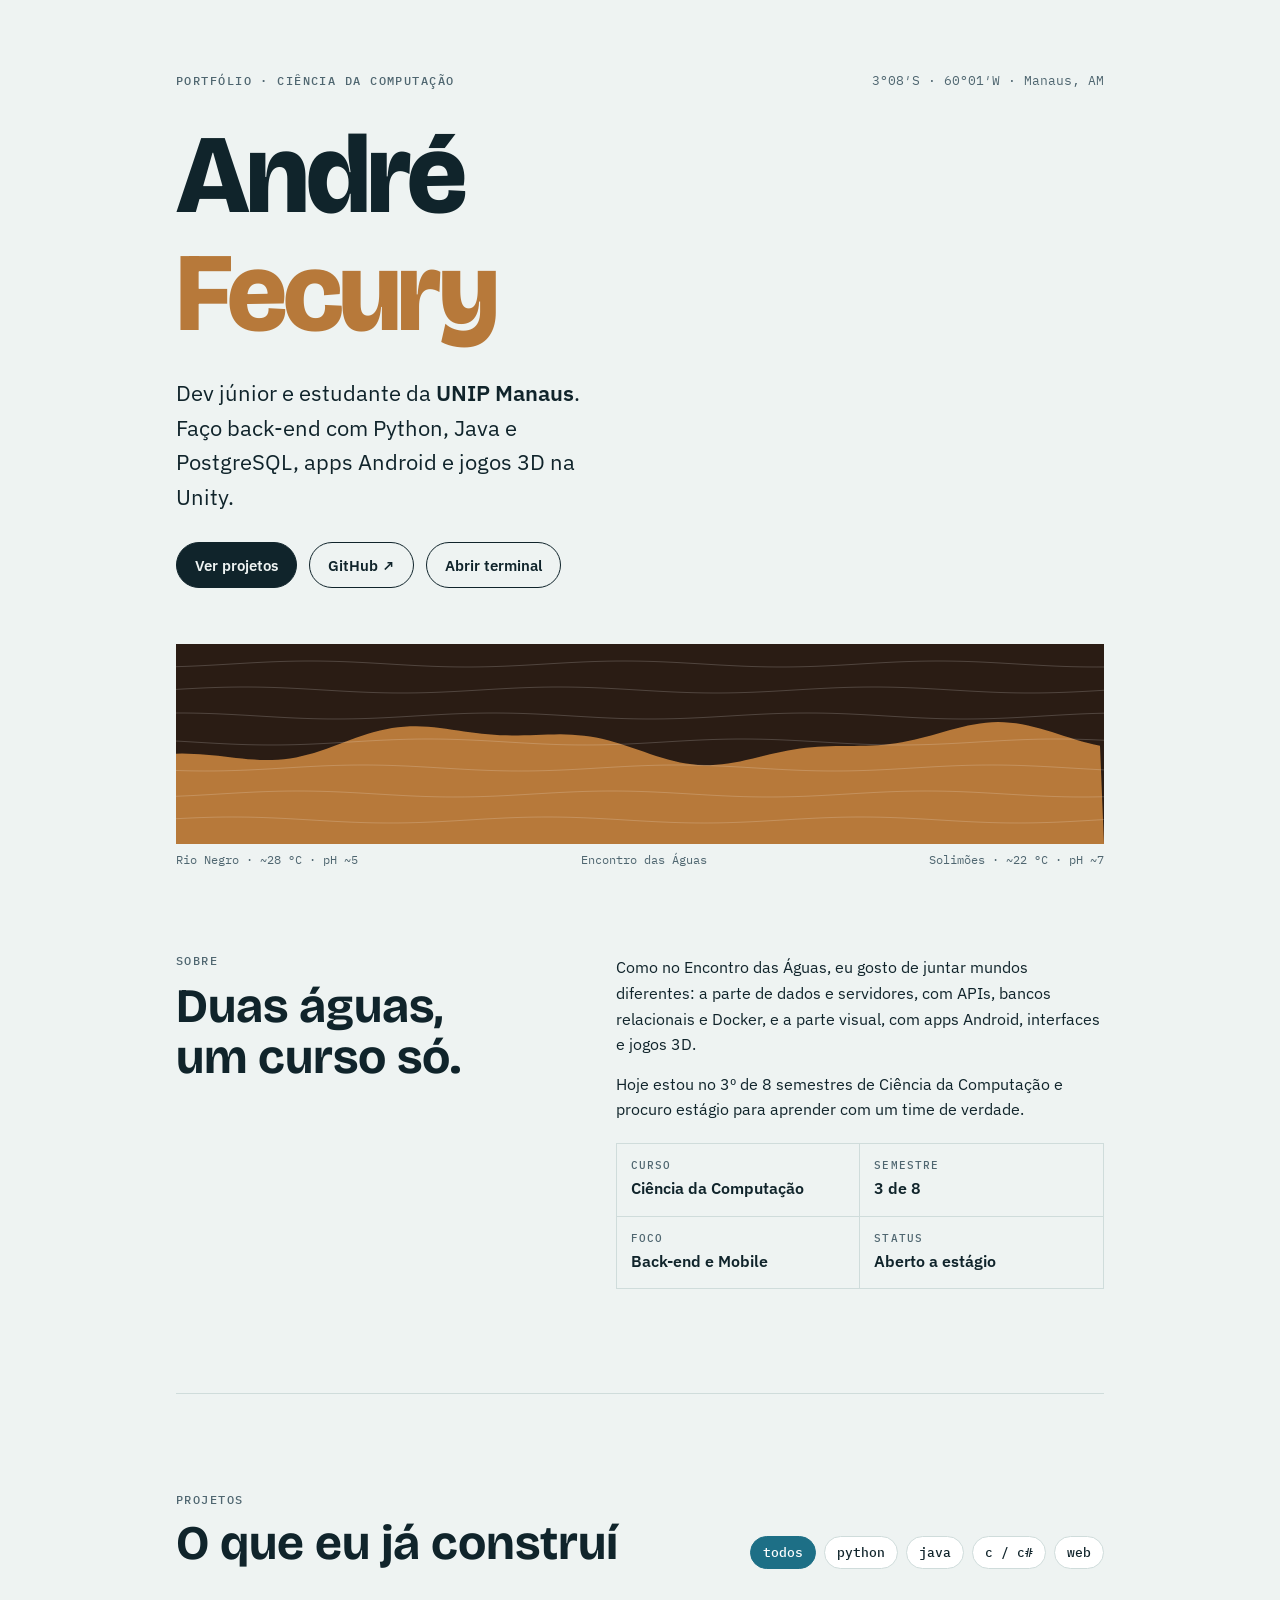
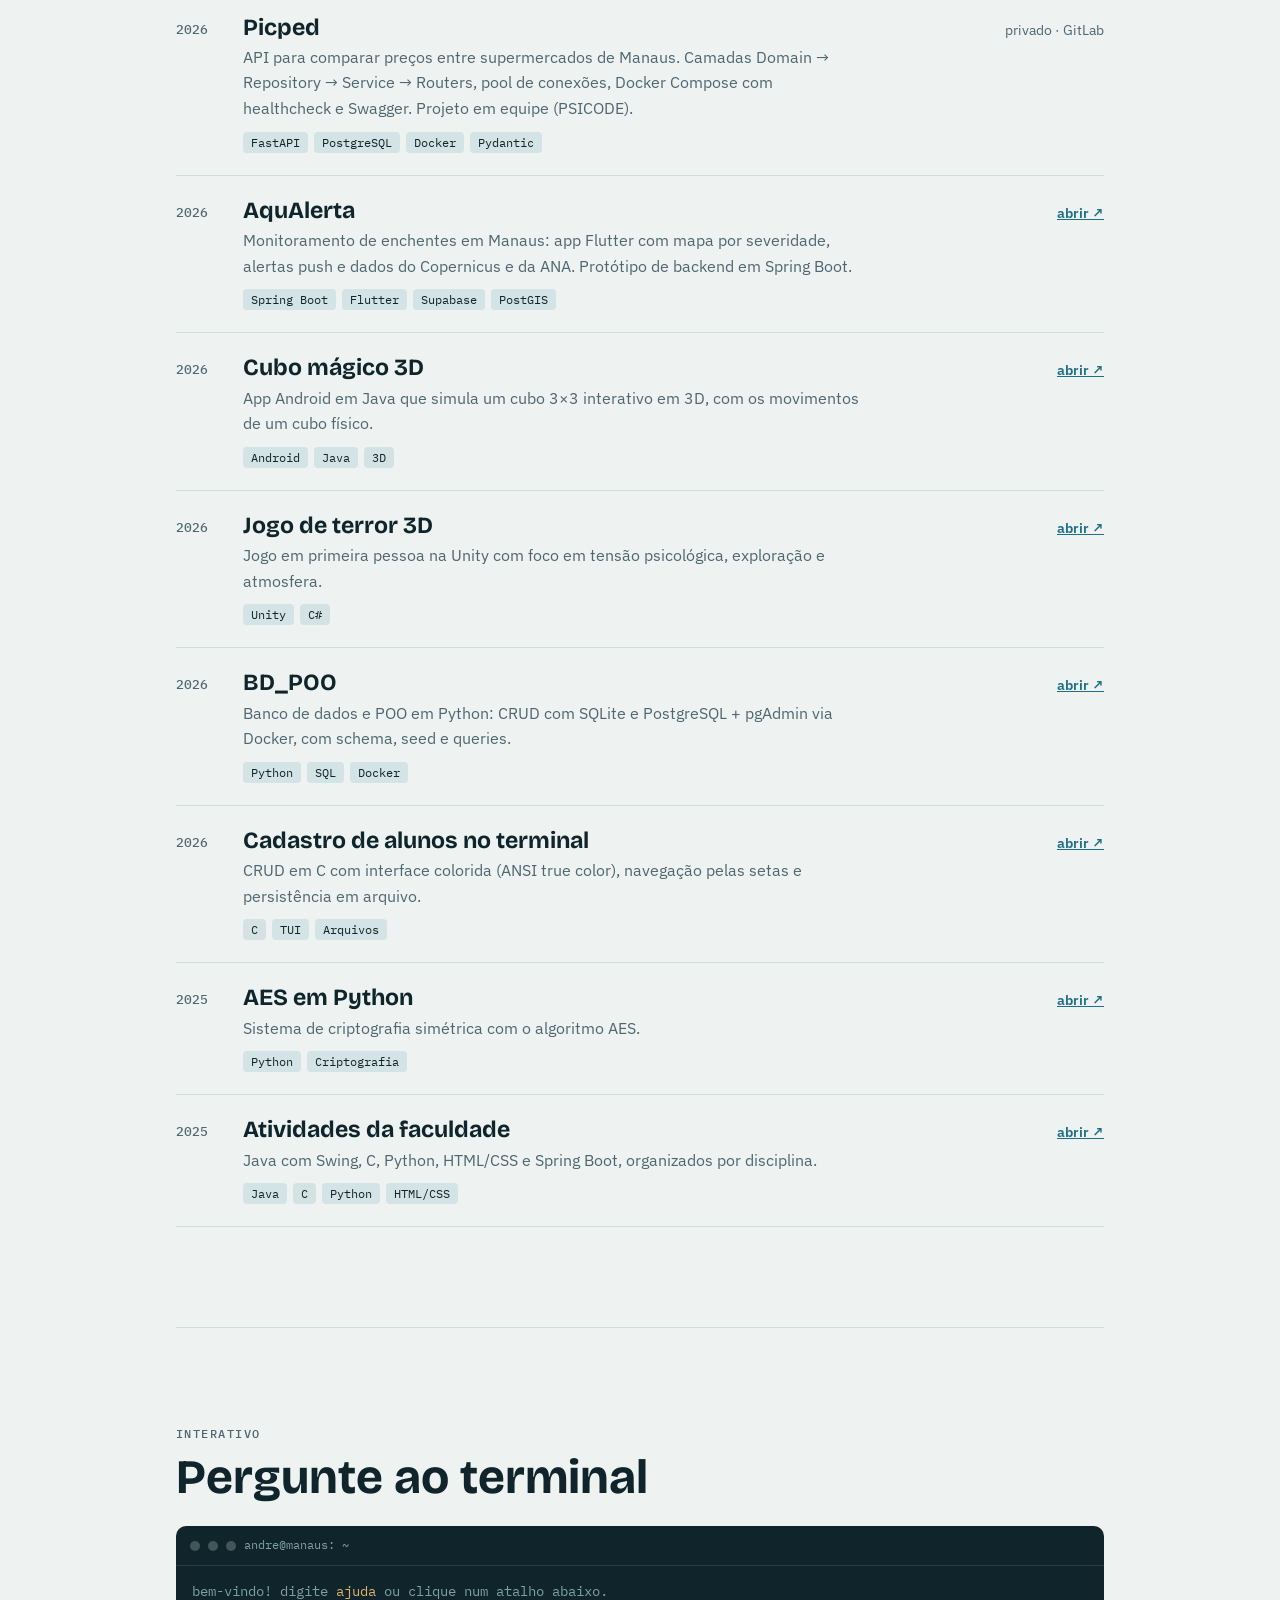
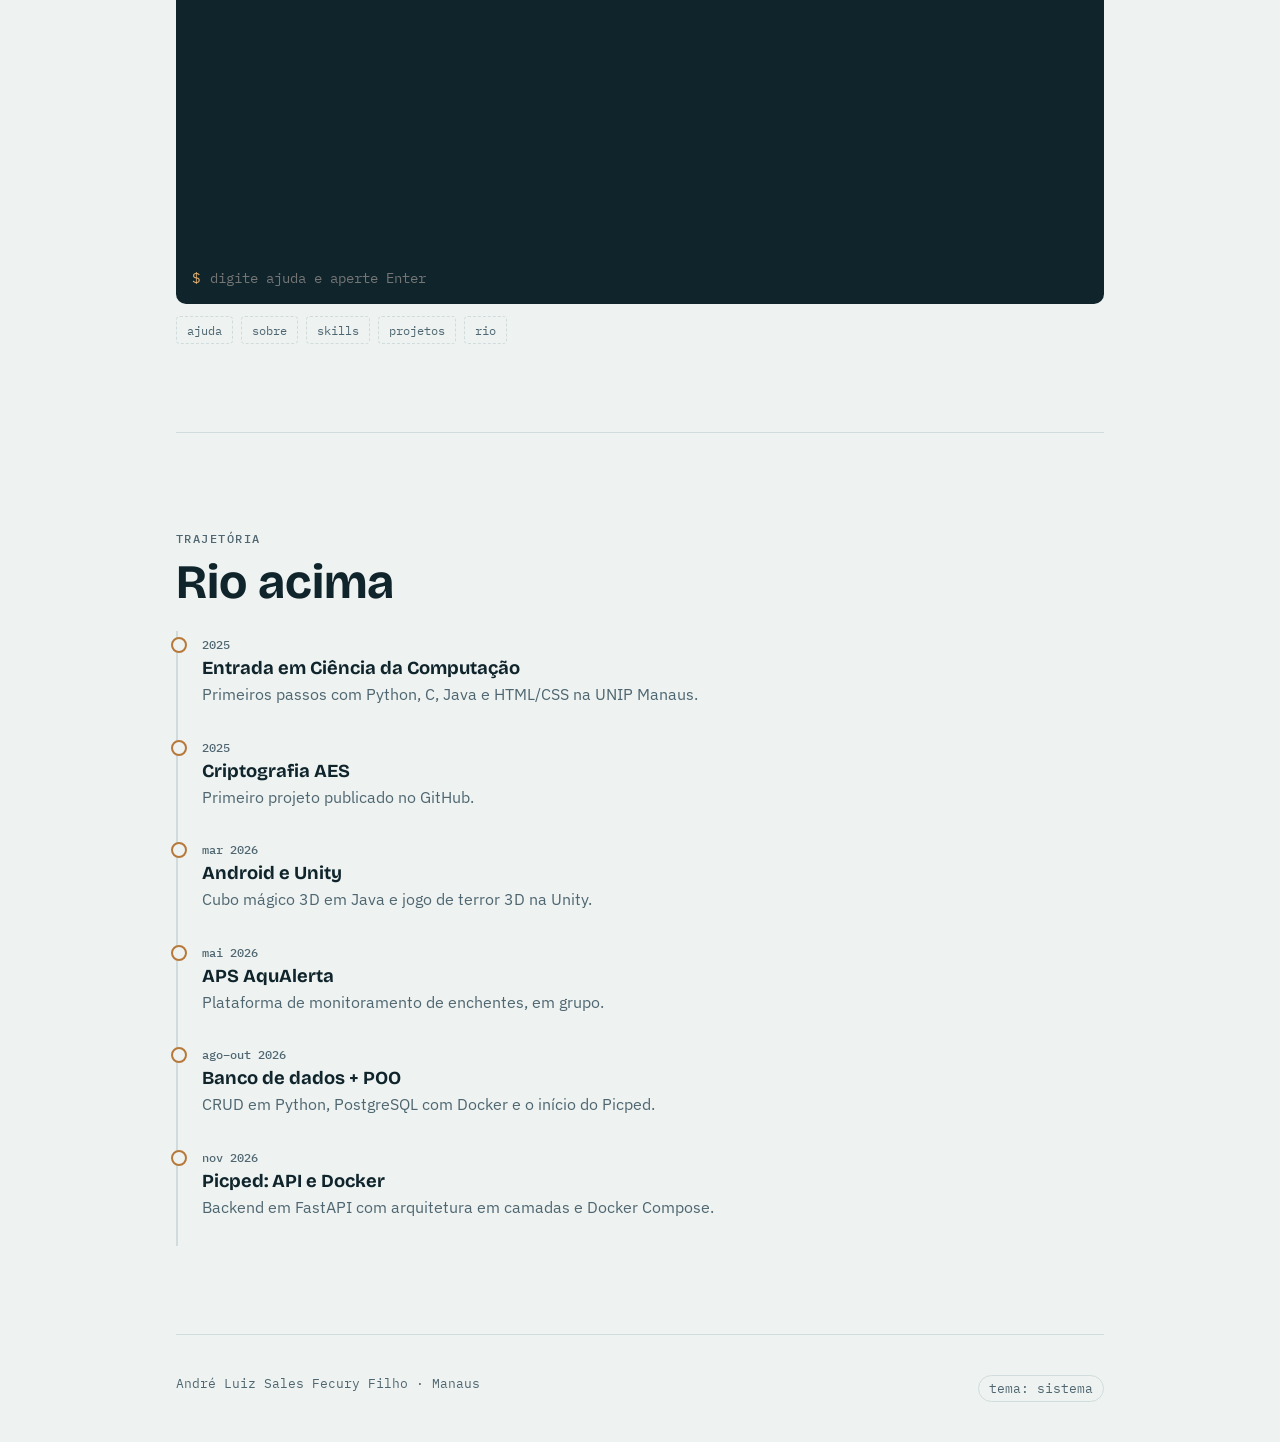
==== index.html @ e1d75f1a "feat: publica portfólio interativo" ====
<!doctype html>
<html lang="pt-BR">
<head>
<meta charset="utf-8">
<meta name="viewport" content="width=device-width, initial-scale=1, viewport-fit=cover">
<title>André Fecury</title>
<meta name="claude:viewport-fit-sides" content="cover">
<meta name="description" content="Portfólio de André Fecury, estudante de Ciência da Computação em Manaus.">
<link rel="preconnect" href="https://fonts.googleapis.com">
<link rel="preconnect" href="https://fonts.gstatic.com" crossorigin>
<link rel="stylesheet" href="https://fonts.googleapis.com/css2?family=Bricolage+Grotesque:opsz,wght@12..96,500;12..96,700;12..96,800&family=IBM+Plex+Sans:wght@400;500;600&family=IBM+Plex+Mono:wght@400;500&display=swap">
<style>
/* Layout: uma coluna estreita que "desce o rio" — hero com o Encontro das Águas, projetos filtráveis, terminal e trajetória. */
:root{
  --bg:#EEF3F2; --surface:#FFFFFF; --ink:#10242B; --muted:#4F6670; --line:#CFDCDB;
  --negro:#2A1C14; --solimoes:#B7793A; --accent:#1D6F86; --accent-ink:#FFFFFF;
  --term-bg:#10242B; --term-fg:#D7E6E4; --term-dim:#7FA0A6; --term-hi:#E2B071;
  --f-display:"Bricolage Grotesque", "Segoe UI", system-ui, sans-serif;
  --f-body:"IBM Plex Sans", "Segoe UI", system-ui, sans-serif;
  --f-mono:"IBM Plex Mono", ui-monospace, "Cascadia Mono", Consolas, monospace;
}
@media (prefers-color-scheme: dark){:root:not([data-theme="light"]){
  --bg:#0C171B; --surface:#12232A; --ink:#E3ECEA; --muted:#93AAB0; --line:#22383F;
  --negro:#05090A; --solimoes:#D9A464; --accent:#4FB3CF; --accent-ink:#06171C;
  --term-bg:#071013; --term-fg:#D7E6E4; --term-dim:#6E8E94; --term-hi:#E2B071; color-scheme:dark}}
:root[data-theme="dark"]{
  --bg:#0C171B; --surface:#12232A; --ink:#E3ECEA; --muted:#93AAB0; --line:#22383F;
  --negro:#05090A; --solimoes:#D9A464; --accent:#4FB3CF; --accent-ink:#06171C;
  --term-bg:#071013; --term-fg:#D7E6E4; --term-dim:#6E8E94; --term-hi:#E2B071; color-scheme:dark}

*{box-sizing:border-box}
body{margin:0;background:var(--bg);color:var(--ink);font:400 1rem/1.6 var(--f-body);-webkit-font-smoothing:antialiased}
a{color:var(--accent)}
a:focus-visible,button:focus-visible,input:focus-visible{outline:2px solid var(--accent);outline-offset:3px;border-radius:4px}
.wrap{max-width:960px;margin:0 auto;padding-left:max(16px, env(safe-area-inset-left, 0px));padding-right:max(16px, env(safe-area-inset-right, 0px))}
h1,h2,h3{font-family:var(--f-display);text-wrap:balance;margin:0;line-height:1.05}
.eyebrow{font:500 .75rem/1 var(--f-mono);letter-spacing:.12em;text-transform:uppercase;color:var(--muted)}
section{padding-block:clamp(48px,8vw,88px)}
section+section{border-top:1px solid var(--line)}

/* HERO */
.hero{padding-block:clamp(40px,7vw,72px) 0}
.hero-top{display:flex;justify-content:space-between;gap:16px;flex-wrap:wrap;align-items:baseline}
.coords{font:400 .8rem var(--f-mono);color:var(--muted);font-variant-numeric:tabular-nums}
.hero h1{font-size:clamp(3rem,11vw,7rem);font-weight:800;letter-spacing:-.035em;margin-top:28px}
.hero h1 .two{display:block;color:var(--solimoes)}
.lede{max-width:34ch;font-size:clamp(1.1rem,2.4vw,1.35rem);margin:24px 0 0;color:var(--ink)}
.lede b{font-weight:600}
.cta{display:flex;gap:12px;flex-wrap:wrap;margin-top:28px}
.btn{display:inline-flex;align-items:center;gap:8px;padding:12px 18px;border-radius:999px;font:600 .95rem var(--f-body);text-decoration:none;border:1.5px solid var(--ink);color:var(--ink);background:transparent;cursor:pointer}
.btn.primary{background:var(--ink);color:var(--bg)}
.btn:hover{transform:translateY(-1px)}
.river{display:block;width:100%;height:clamp(120px,22vw,200px);margin-top:clamp(36px,6vw,56px);border-radius:0}
.river-cap{display:flex;justify-content:space-between;font:400 .72rem var(--f-mono);color:var(--muted);padding-top:8px;gap:12px;flex-wrap:wrap}

/* SOBRE */
.about{display:grid;grid-template-columns:1fr 1.3fr;gap:clamp(24px,5vw,64px)}
.about>*{min-width:0}
.about h2{font-size:clamp(2rem,5vw,3rem)}
.about p{margin:0 0 14px;max-width:62ch}
.facts{display:grid;grid-template-columns:repeat(2,minmax(0,1fr));gap:1px;background:var(--line);border:1px solid var(--line);margin-top:20px}
.facts div{background:var(--bg);padding:14px}
.facts dt{font:500 .7rem var(--f-mono);letter-spacing:.1em;text-transform:uppercase;color:var(--muted)}
.facts dd{margin:4px 0 0;font-weight:600}

/* PROJETOS */
.head{display:flex;justify-content:space-between;align-items:end;gap:16px;flex-wrap:wrap;margin-bottom:24px}
.head h2{font-size:clamp(2rem,5vw,3rem)}
.chips{display:flex;gap:8px;flex-wrap:wrap}
.chip{font:500 .82rem var(--f-mono);padding:7px 12px;border-radius:999px;border:1px solid var(--line);background:var(--surface);color:var(--ink);cursor:pointer}
.chip[aria-pressed="true"]{background:var(--accent);border-color:var(--accent);color:var(--accent-ink)}
.projects{list-style:none;margin:0;padding:0;display:grid;gap:0}
.proj{display:grid;grid-template-columns:3.2rem 1fr auto;gap:16px;padding:22px 0;border-bottom:1px solid var(--line);align-items:start}
.proj>*{min-width:0}
.proj .yr{font:500 .8rem var(--f-mono);color:var(--muted);padding-top:6px;font-variant-numeric:tabular-nums}
.proj h3{font-size:1.45rem;font-weight:700}
.proj p{margin:6px 0 10px;color:var(--muted);max-width:62ch}
.tags{display:flex;gap:6px;flex-wrap:wrap}
.tag{font:400 .72rem var(--f-mono);padding:3px 8px;border-radius:4px;background:color-mix(in srgb,var(--accent) 12%,transparent);color:var(--ink)}
.proj .go{font:600 .85rem var(--f-body);white-space:nowrap;padding-top:6px}
.proj .go.off{color:var(--muted);font-weight:400}
.proj.hide{display:none}
.live{font:400 .72rem var(--f-mono);color:var(--muted)}

/* TERMINAL */
.term{background:var(--term-bg);color:var(--term-fg);border-radius:10px;font:400 .9rem/1.55 var(--f-mono);overflow:hidden}
.term-bar{display:flex;gap:8px;align-items:center;padding:10px 14px;border-bottom:1px solid color-mix(in srgb,var(--term-fg) 12%,transparent);color:var(--term-dim);font-size:.75rem}
.term-bar i{width:10px;height:10px;border-radius:50%;background:color-mix(in srgb,var(--term-fg) 25%,transparent);display:inline-block}
.term-out{padding:14px 16px;height:300px;overflow:auto;white-space:pre-wrap;word-break:break-word}
.term-out .p{color:var(--term-hi)}
.term-out .d{color:var(--term-dim)}
.term-in{display:flex;gap:8px;padding:0 16px 14px;align-items:center}
.term-in label{color:var(--term-hi)}
.term-in input{flex:1;min-width:0;background:transparent;border:0;color:var(--term-fg);font:inherit;outline:none}
.hint{display:flex;gap:8px;flex-wrap:wrap;margin-top:12px}
.hint button{font:400 .78rem var(--f-mono);padding:5px 10px;border-radius:4px;border:1px dashed var(--line);background:transparent;color:var(--muted);cursor:pointer}

/* TRAJETÓRIA */
.timeline{list-style:none;margin:0;padding:0;border-left:2px solid var(--line)}
.timeline li{position:relative;padding:0 0 26px 24px}
.timeline li::before{content:"";position:absolute;left:-7px;top:6px;width:12px;height:12px;border-radius:50%;background:var(--bg);border:2px solid var(--solimoes)}
.timeline time{font:500 .78rem var(--f-mono);color:var(--muted)}
.timeline h3{font-size:1.15rem;margin:2px 0 4px}
.timeline p{margin:0;color:var(--muted);max-width:60ch}

footer{padding-block:40px;border-top:1px solid var(--line);font:400 .8rem var(--f-mono);color:var(--muted);display:flex;justify-content:space-between;gap:12px;flex-wrap:wrap}
.theme-btn{font:400 .8rem var(--f-mono);background:none;border:1px solid var(--line);color:var(--muted);padding:4px 10px;border-radius:999px;cursor:pointer}

@media (max-width:720px){
  .about{grid-template-columns:1fr}
  .proj{grid-template-columns:1fr}
  .proj .yr,.proj .go{padding-top:0}
}
@media (prefers-reduced-motion:reduce){*{transition:none!important;animation:none!important}}
</style>
</head>
<body>

<div class="wrap">
  <header class="hero" id="inicio">
    <div class="hero-top">
      <span class="eyebrow">Portfólio · Ciência da Computação</span>
      <span class="coords">3°08′S · 60°01′W · Manaus, AM</span>
    </div>
    <h1>André<span class="two">Fecury</span></h1>
    <p class="lede">Dev júnior e estudante da <b>UNIP Manaus</b>. Faço back-end com Python, Java e PostgreSQL, apps Android e jogos 3D na Unity.</p>
    <div class="cta">
      <a class="btn primary" href="#projetos">Ver projetos</a>
      <a class="btn" href="https://github.com/AndreFecury" target="_blank" rel="noopener">GitHub ↗</a>
      <a class="btn" href="#terminal">Abrir terminal</a>
    </div>
    <canvas class="river" id="river" aria-label="Animação do Encontro das Águas: o Rio Negro e o Solimões correndo lado a lado" role="img"></canvas>
    <div class="river-cap"><span>Rio Negro · ~28 °C · pH ~5</span><span>Encontro das Águas</span><span>Solimões · ~22 °C · pH ~7</span></div>
  </header>

  <section id="sobre" class="about">
    <div>
      <p class="eyebrow">Sobre</p>
      <h2>Duas águas, um curso só.</h2>
    </div>
    <div>
      <p>Como no Encontro das Águas, eu gosto de juntar mundos diferentes: a parte de dados e servidores, com APIs, bancos relacionais e Docker, e a parte visual, com apps Android, interfaces e jogos 3D.</p>
      <p>Hoje estou no 3º de 8 semestres de Ciência da Computação e procuro estágio para aprender com um time de verdade.</p>
      <dl class="facts">
        <div><dt>Curso</dt><dd>Ciência da Computação</dd></div>
        <div><dt>Semestre</dt><dd>3 de 8</dd></div>
        <div><dt>Foco</dt><dd>Back-end e Mobile</dd></div>
        <div><dt>Status</dt><dd>Aberto a estágio</dd></div>
      </dl>
    </div>
  </section>

  <section id="projetos">
    <div class="head">
      <div><p class="eyebrow">Projetos</p><h2>O que eu já construí</h2></div>
      <div class="chips" role="group" aria-label="Filtrar por linguagem">
        <button class="chip" aria-pressed="true" data-f="todos">todos</button>
        <button class="chip" aria-pressed="false" data-f="python">python</button>
        <button class="chip" aria-pressed="false" data-f="java">java</button>
        <button class="chip" aria-pressed="false" data-f="c">c / c#</button>
        <button class="chip" aria-pressed="false" data-f="web">web</button>
      </div>
    </div>
    <ul class="projects" id="plist"></ul>
    <p class="live" id="live"></p>
  </section>

  <section id="terminal">
    <div class="head"><div><p class="eyebrow">Interativo</p><h2>Pergunte ao terminal</h2></div></div>
    <div class="term">
      <div class="term-bar"><i></i><i></i><i></i><span>andre@manaus: ~</span></div>
      <div class="term-out" id="tout" aria-live="polite"></div>
      <form class="term-in" id="tform" autocomplete="off">
        <label for="tin">$</label>
        <input id="tin" type="text" spellcheck="false" placeholder="digite ajuda e aperte Enter">
      </form>
    </div>
    <div class="hint" id="hints">
      <button type="button">ajuda</button><button type="button">sobre</button><button type="button">skills</button><button type="button">projetos</button><button type="button">rio</button>
    </div>
  </section>

  <section id="trajetoria">
    <div class="head"><div><p class="eyebrow">Trajetória</p><h2>Rio acima</h2></div></div>
    <ol class="timeline" id="tl"></ol>
  </section>

  <footer>
    <span>André Luiz Sales Fecury Filho · Manaus</span>
    <button class="theme-btn" id="themeBtn" type="button">tema: sistema</button>
  </footer>
</div>

<script>
const PROJ=[
 {y:"2026",t:"Picped",f:["python"],d:"API para comparar preços entre supermercados de Manaus. Camadas Domain → Repository → Service → Routers, pool de conexões, Docker Compose com healthcheck e Swagger. Projeto em equipe (PSICODE).",tags:["FastAPI","PostgreSQL","Docker","Pydantic"],url:null,note:"privado · GitLab"},
 {y:"2026",t:"AquAlerta",f:["java"],d:"Monitoramento de enchentes em Manaus: app Flutter com mapa por severidade, alertas push e dados do Copernicus e da ANA. Protótipo de backend em Spring Boot.",tags:["Spring Boot","Flutter","Supabase","PostGIS"],repo:"aqualerta"},
 {y:"2026",t:"Cubo mágico 3D",f:["java"],d:"App Android em Java que simula um cubo 3×3 interativo em 3D, com os movimentos de um cubo físico.",tags:["Android","Java","3D"],repo:"Cubo-m-gico-3d-Android-em-Java"},
 {y:"2026",t:"Jogo de terror 3D",f:["c"],d:"Jogo em primeira pessoa na Unity com foco em tensão psicológica, exploração e atmosfera.",tags:["Unity","C#"],repo:"Jogo-3d-Unity-happy-tree-friends-"},
 {y:"2026",t:"BD_POO",f:["python"],d:"Banco de dados e POO em Python: CRUD com SQLite e PostgreSQL + pgAdmin via Docker, com schema, seed e queries.",tags:["Python","SQL","Docker"],repo:"BD_POO"},
 {y:"2026",t:"Cadastro de alunos no terminal",f:["c"],d:"CRUD em C com interface colorida (ANSI true color), navegação pelas setas e persistência em arquivo.",tags:["C","TUI","Arquivos"],repo:"faculdade-ciencia-da-computacao",path:"/tree/main/c"},
 {y:"2025",t:"AES em Python",f:["python"],d:"Sistema de criptografia simétrica com o algoritmo AES.",tags:["Python","Criptografia"],repo:"AES-python"},
 {y:"2025",t:"Atividades da faculdade",f:["java","c","python","web"],d:"Java com Swing, C, Python, HTML/CSS e Spring Boot, organizados por disciplina.",tags:["Java","C","Python","HTML/CSS"],repo:"faculdade-ciencia-da-computacao"}
];
const TL=[
 ["2025","Entrada em Ciência da Computação","Primeiros passos com Python, C, Java e HTML/CSS na UNIP Manaus."],
 ["2025","Criptografia AES","Primeiro projeto publicado no GitHub."],
 ["mar 2026","Android e Unity","Cubo mágico 3D em Java e jogo de terror 3D na Unity."],
 ["mai 2026","APS AquAlerta","Plataforma de monitoramento de enchentes, em grupo."],
 ["ago–out 2026","Banco de dados + POO","CRUD em Python, PostgreSQL com Docker e o início do Picped."],
 ["nov 2026","Picped: API e Docker","Backend em FastAPI com arquitetura em camadas e Docker Compose."]
];
const GH="https://github.com/AndreFecury/";
const $=s=>document.querySelector(s);

function renderProjects(filter){
  $("#plist").innerHTML=PROJ.map((p,i)=>{
    const show=filter==="todos"||p.f.includes(filter);
    const link=p.repo?`<a class="go" href="${GH+p.repo+(p.path||"")}" target="_blank" rel="noopener">abrir ↗</a>`:`<span class="go off">${p.note}</span>`;
    return `<li class="proj${show?"":" hide"}" data-i="${i}"><span class="yr">${p.y}</span><div><h3>${p.t}</h3><p>${p.d}</p><div class="tags">${p.tags.map(t=>`<span class="tag">${t}</span>`).join("")}</div></div>${link}</li>`;
  }).join("");
}
let cur="todos";
try{cur=localStorage.getItem("af-filter")||"todos"}catch(e){}
document.querySelectorAll(".chip").forEach(b=>{
  b.setAttribute("aria-pressed",String(b.dataset.f===cur));
  b.addEventListener("click",()=>{
    cur=b.dataset.f;
    document.querySelectorAll(".chip").forEach(x=>x.setAttribute("aria-pressed",String(x===b)));
    renderProjects(cur);
    try{localStorage.setItem("af-filter",cur)}catch(e){}
  });
});
renderProjects(cur);
$("#tl").innerHTML=TL.map(([d,t,p])=>`<li><time>${d}</time><h3>${t}</h3><p>${p}</p></li>`).join("");

/* Dados ao vivo do GitHub (só funciona fora do sandbox do Claude, ex.: GitHub Pages) */
if(/github\.io$/.test(location.hostname)){
  fetch("https://api.github.com/users/AndreFecury/repos?per_page=100").then(r=>r.ok?r.json():Promise.reject()).then(rs=>{
    const n=rs.filter(r=>!r.fork).length, last=rs.map(r=>r.pushed_at).sort().pop();
    $("#live").textContent=`ao vivo: ${n} repositórios públicos · último push em ${new Date(last).toLocaleDateString("pt-BR")}`;
  }).catch(()=>{});
}

/* Terminal */
const out=$("#tout"),inp=$("#tin");
const esc=s=>s.replace(/[&<>]/g,c=>({"&":"&amp;","<":"&lt;",">":"&gt;"}[c]));
function print(html){out.insertAdjacentHTML("beforeend",html+"\n");out.scrollTop=out.scrollHeight}
const CMDS={
  ajuda:()=>`<span class="d">comandos:</span> sobre · skills · projetos · abrir &lt;n&gt; · contato · rio · tema · limpar`,
  sobre:()=>`André Luiz Sales Fecury Filho\nCiência da Computação · UNIP Manaus · 3º/8 semestre\nfoco: back-end, banco de dados, mobile e jogos`,
  skills:()=>`linguagens  python ████████░░  java ███████░░░  c ██████░░░░  c# ████░░░░░░\nback-end    fastapi · spring boot · postgresql · sqlite · docker\nmobile/jogos android studio · flutter · unity\nferramentas git · github · gitlab · vs code`,
  projetos:()=>PROJ.map((p,i)=>`<span class="p">[${i+1}]</span> ${p.t} <span class="d">· ${p.tags.slice(0,2).join(", ")}</span>`).join("\n")+`\n<span class="d">use: abrir 2</span>`,
  contato:()=>`github  <a href="${GH}" target="_blank" rel="noopener">github.com/AndreFecury</a>`,
  rio:()=>`O Rio Negro (escuro, ácido, mais quente) e o Solimões (barrento, mais frio)\ncorrem lado a lado por ~6 km sem se misturar, por diferenças de\ntemperatura, velocidade e densidade. Fica aqui do lado de Manaus.`,
  tema:()=>{toggleTheme();return `tema: ${themeLabel()}`},
  limpar:()=>{out.innerHTML="";return null}
};
function run(raw){
  const line=raw.trim(); if(!line) return;
  print(`<span class="p">$</span> ${esc(line)}`);
  const [c,arg]=line.toLowerCase().split(/\s+/);
  if(c==="abrir"){
    const p=PROJ[parseInt(arg,10)-1];
    if(!p) return print(`informe o número do projeto. ex.: abrir 2`);
    return print(p.repo?`→ <a href="${GH+p.repo+(p.path||"")}" target="_blank" rel="noopener">${p.t}</a>`:`${p.t} é privado (${p.note}).`);
  }
  const f=CMDS[c]; const r=f?f():`comando não encontrado: ${esc(c)}. digite <span class="p">ajuda</span>`;
  if(r!==null) print(r);
}
$("#tform").addEventListener("submit",e=>{e.preventDefault();run(inp.value);inp.value=""});
$("#hints").addEventListener("click",e=>{if(e.target.tagName==="BUTTON")run(e.target.textContent)});
print(`<span class="d">bem-vindo! digite</span> <span class="p">ajuda</span> <span class="d">ou clique num atalho abaixo.</span>`);

/* Tema */
const modes=["sistema","claro","escuro"];let mode=0;
function themeLabel(){return modes[mode]}
function applyTheme(){
  const r=document.documentElement;
  if(mode===0) r.removeAttribute("data-theme"); else r.setAttribute("data-theme",mode===1?"light":"dark");
  $("#themeBtn").textContent="tema: "+themeLabel();
}
function toggleTheme(){mode=(mode+1)%3;applyTheme();try{localStorage.setItem("af-theme",mode)}catch(e){}}
try{mode=+(localStorage.getItem("af-theme")||0)%3}catch(e){}
applyTheme();
$("#themeBtn").addEventListener("click",toggleTheme);

/* Encontro das Águas (canvas) */
(function(){
  const cv=$("#river"),ctx=cv.getContext("2d");
  const still=matchMedia("(prefers-reduced-motion: reduce)").matches;
  let w,h,t=0;
  function size(){const d=devicePixelRatio||1;w=cv.clientWidth;h=cv.clientHeight;cv.width=w*d;cv.height=h*d;ctx.setTransform(d,0,0,d,0,0)}
  function col(n){return getComputedStyle(document.documentElement).getPropertyValue(n).trim()}
  function frame(){
    const negro=col("--negro"),sol=col("--solimoes");
    ctx.clearRect(0,0,w,h);
    const mid=y=>h*.5+Math.sin(y*.012+t*.6)*h*.08+Math.sin(y*.031-t)*h*.03;
    ctx.fillStyle=negro;ctx.fillRect(0,0,w,h);
    ctx.beginPath();ctx.moveTo(0,h);
    for(let x=0;x<=w;x+=6) ctx.lineTo(x,mid(x));
    ctx.lineTo(w,h);ctx.closePath();ctx.fillStyle=sol;ctx.fill();
    ctx.globalAlpha=.18;ctx.strokeStyle="#ffffff";ctx.lineWidth=1;
    for(let k=0;k<7;k++){
      ctx.beginPath();
      for(let x=0;x<=w;x+=8){const y=h*(.1+k*.13)+Math.sin(x*.02+t*(1+k*.15)+k)*3; x?ctx.lineTo(x,y):ctx.moveTo(x,y)}
      ctx.stroke();
    }
    ctx.globalAlpha=1;
    t+=.016; if(!still) requestAnimationFrame(frame);
  }
  size();addEventListener("resize",size);frame();
})();
</script>
</body>
</html>
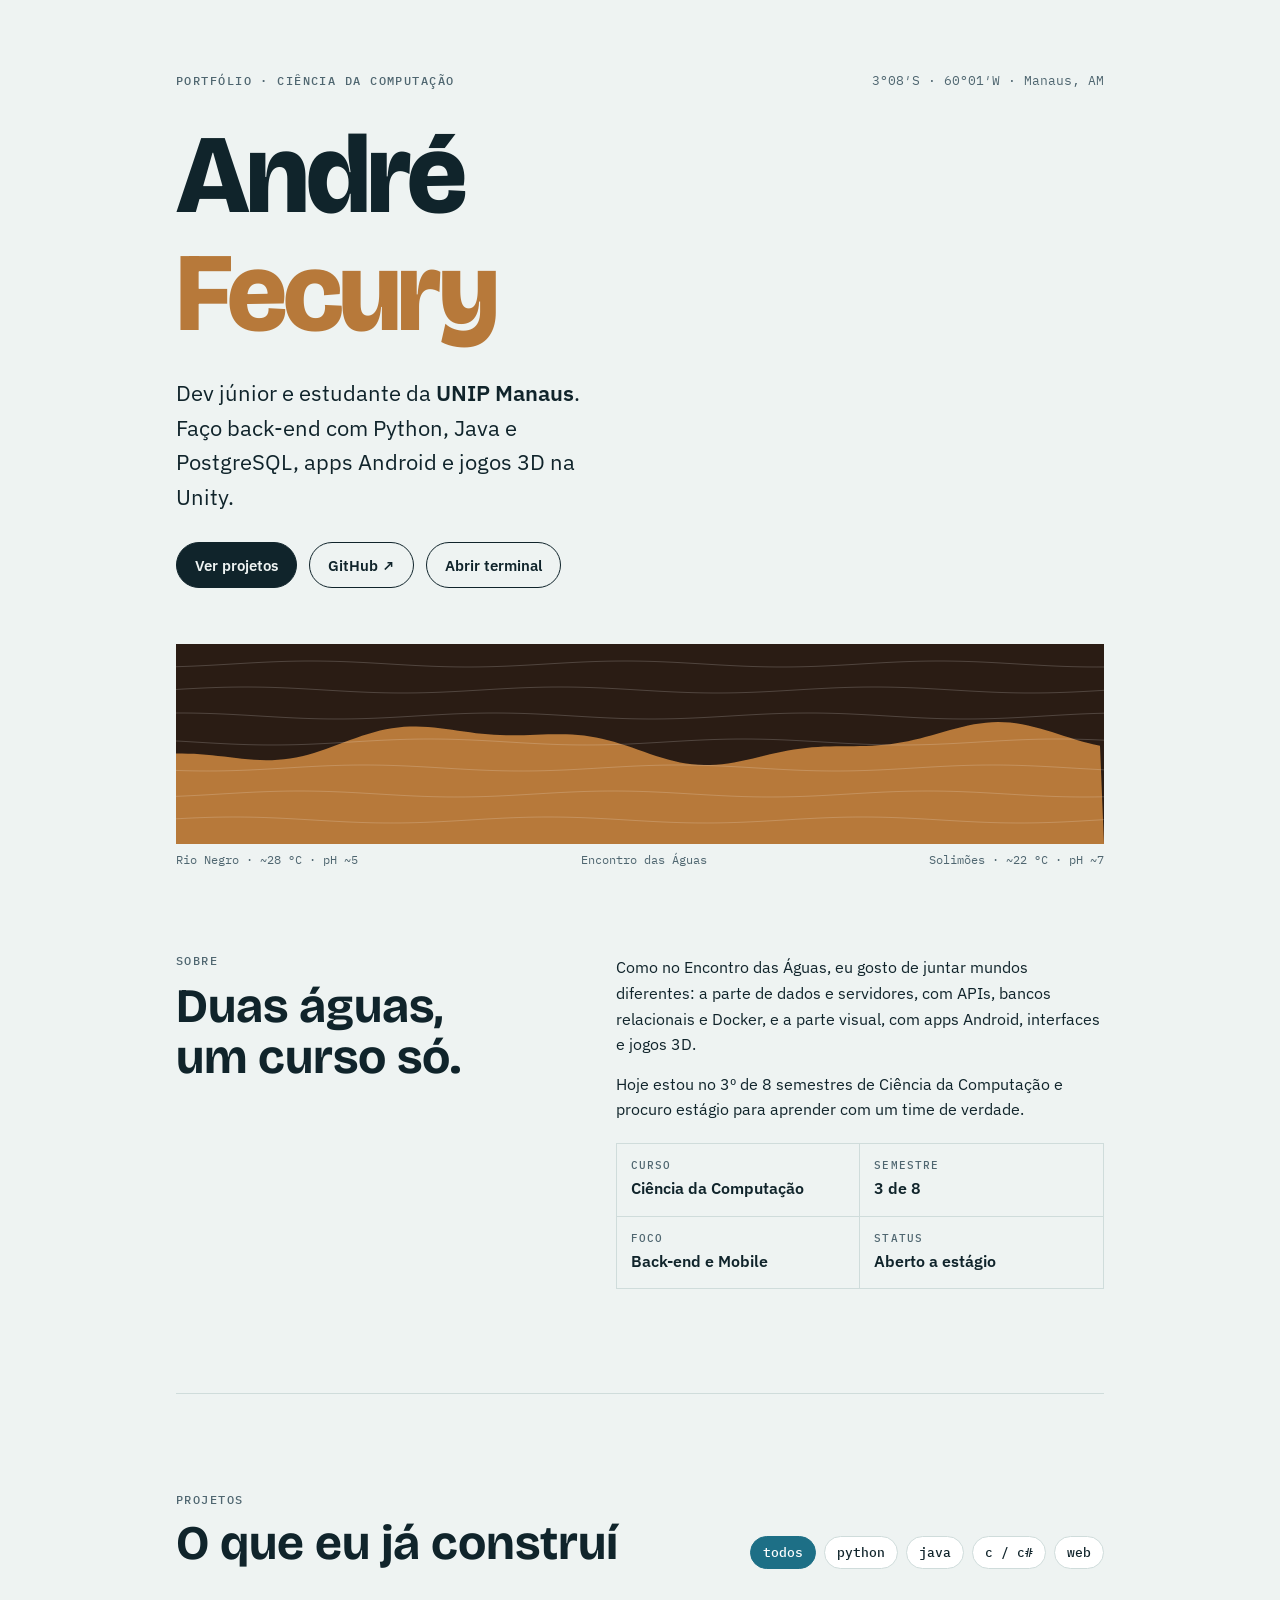
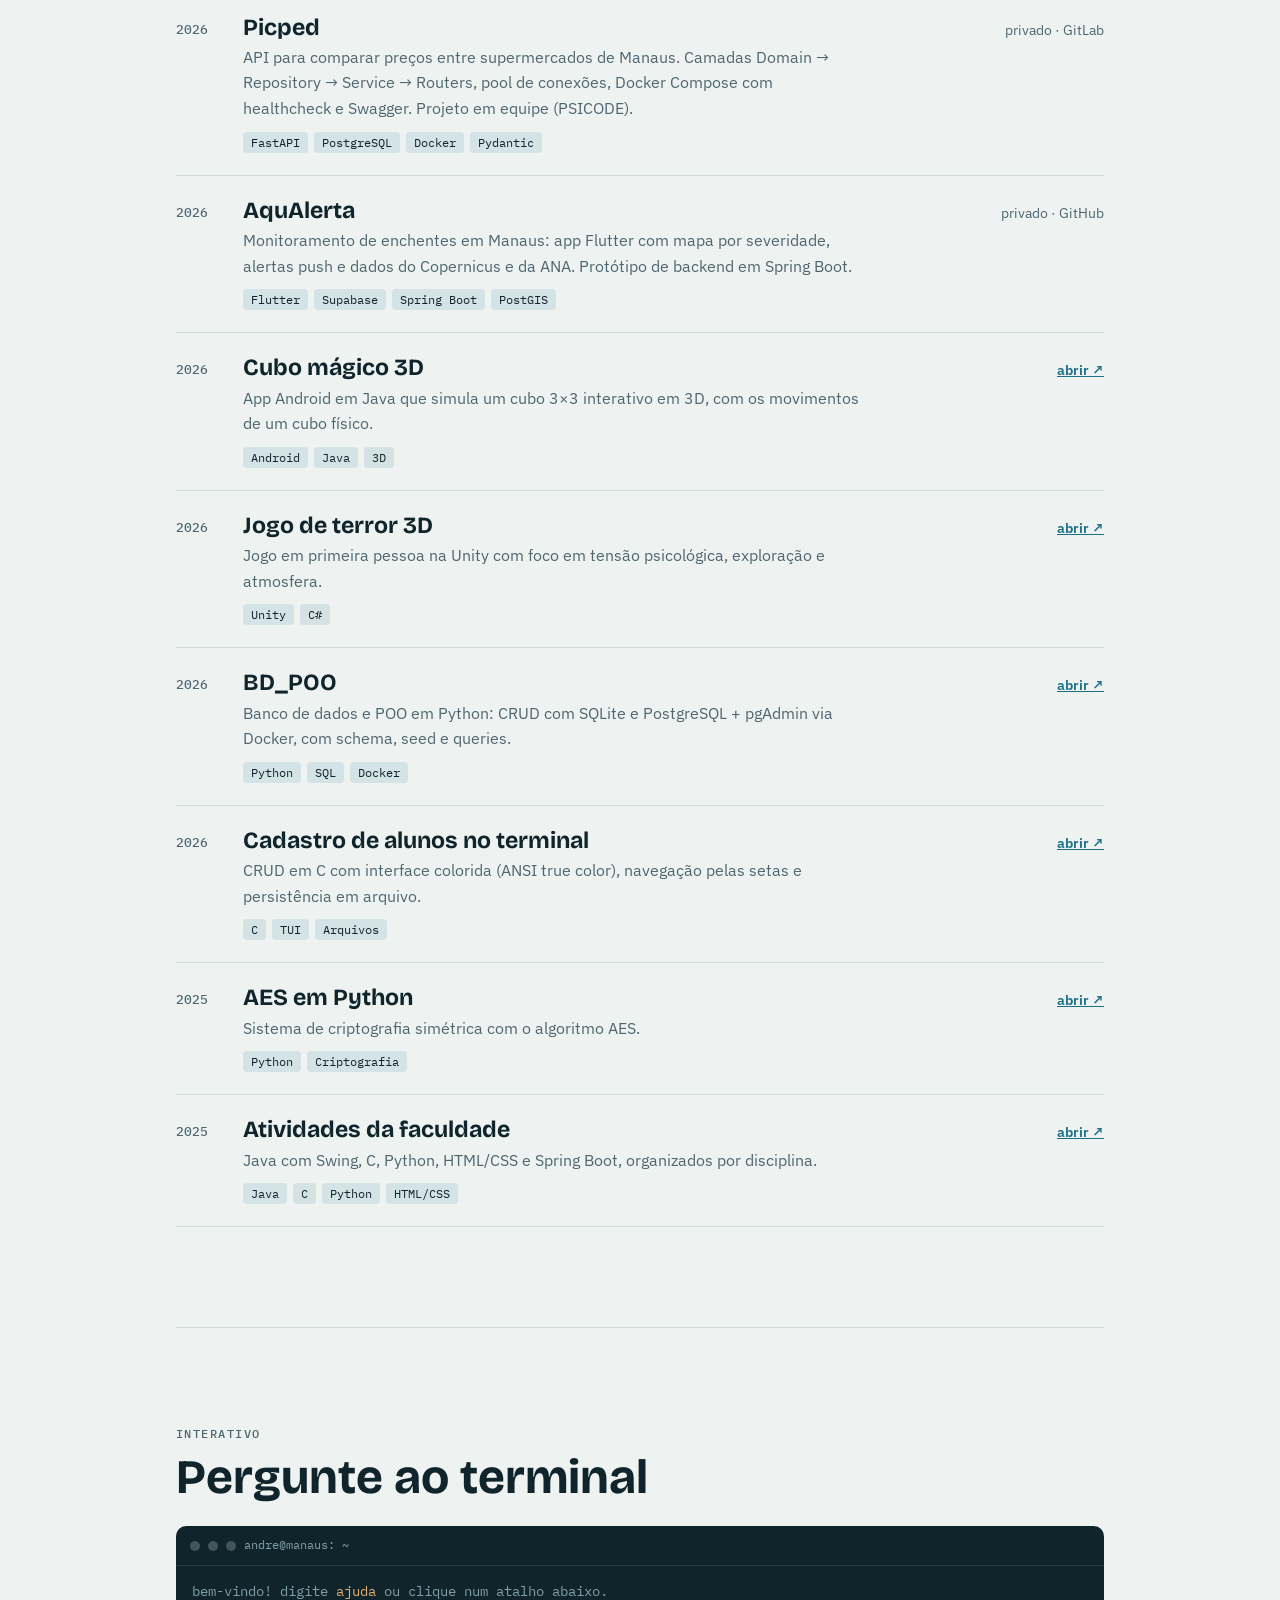
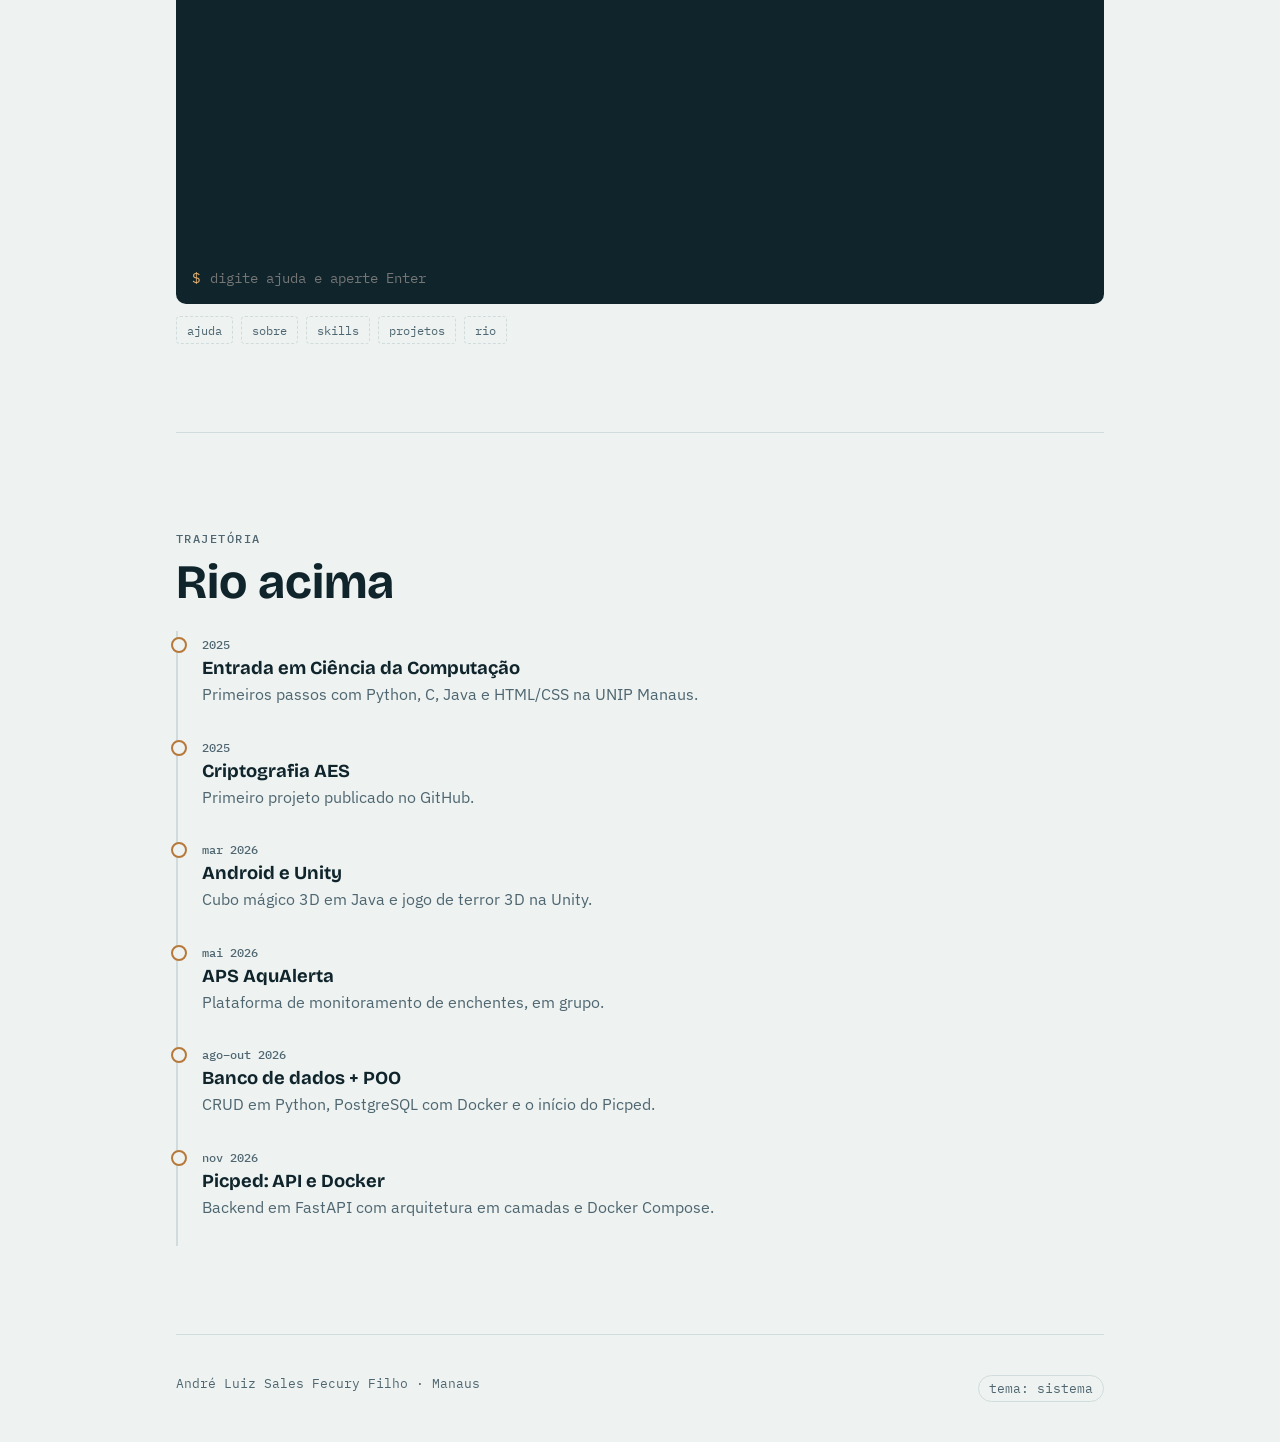
==== commit 49788bba: "fix: marca AquAlerta como repositório privado" ====
--- a/index.html
+++ b/index.html
@@ -194,7 +194,7 @@
 <script>
 const PROJ=[
  {y:"2026",t:"Picped",f:["python"],d:"API para comparar preços entre supermercados de Manaus. Camadas Domain → Repository → Service → Routers, pool de conexões, Docker Compose com healthcheck e Swagger. Projeto em equipe (PSICODE).",tags:["FastAPI","PostgreSQL","Docker","Pydantic"],url:null,note:"privado · GitLab"},
- {y:"2026",t:"AquAlerta",f:["java"],d:"Monitoramento de enchentes em Manaus: app Flutter com mapa por severidade, alertas push e dados do Copernicus e da ANA. Protótipo de backend em Spring Boot.",tags:["Spring Boot","Flutter","Supabase","PostGIS"],repo:"aqualerta"},
+ {y:"2026",t:"AquAlerta",f:["java"],d:"Monitoramento de enchentes em Manaus: app Flutter com mapa por severidade, alertas push e dados do Copernicus e da ANA. Protótipo de backend em Spring Boot.",tags:["Flutter","Supabase","Spring Boot","PostGIS"],url:null,note:"privado · GitHub"},
  {y:"2026",t:"Cubo mágico 3D",f:["java"],d:"App Android em Java que simula um cubo 3×3 interativo em 3D, com os movimentos de um cubo físico.",tags:["Android","Java","3D"],repo:"Cubo-m-gico-3d-Android-em-Java"},
  {y:"2026",t:"Jogo de terror 3D",f:["c"],d:"Jogo em primeira pessoa na Unity com foco em tensão psicológica, exploração e atmosfera.",tags:["Unity","C#"],repo:"Jogo-3d-Unity-happy-tree-friends-"},
  {y:"2026",t:"BD_POO",f:["python"],d:"Banco de dados e POO em Python: CRUD com SQLite e PostgreSQL + pgAdmin via Docker, com schema, seed e queries.",tags:["Python","SQL","Docker"],repo:"BD_POO"},
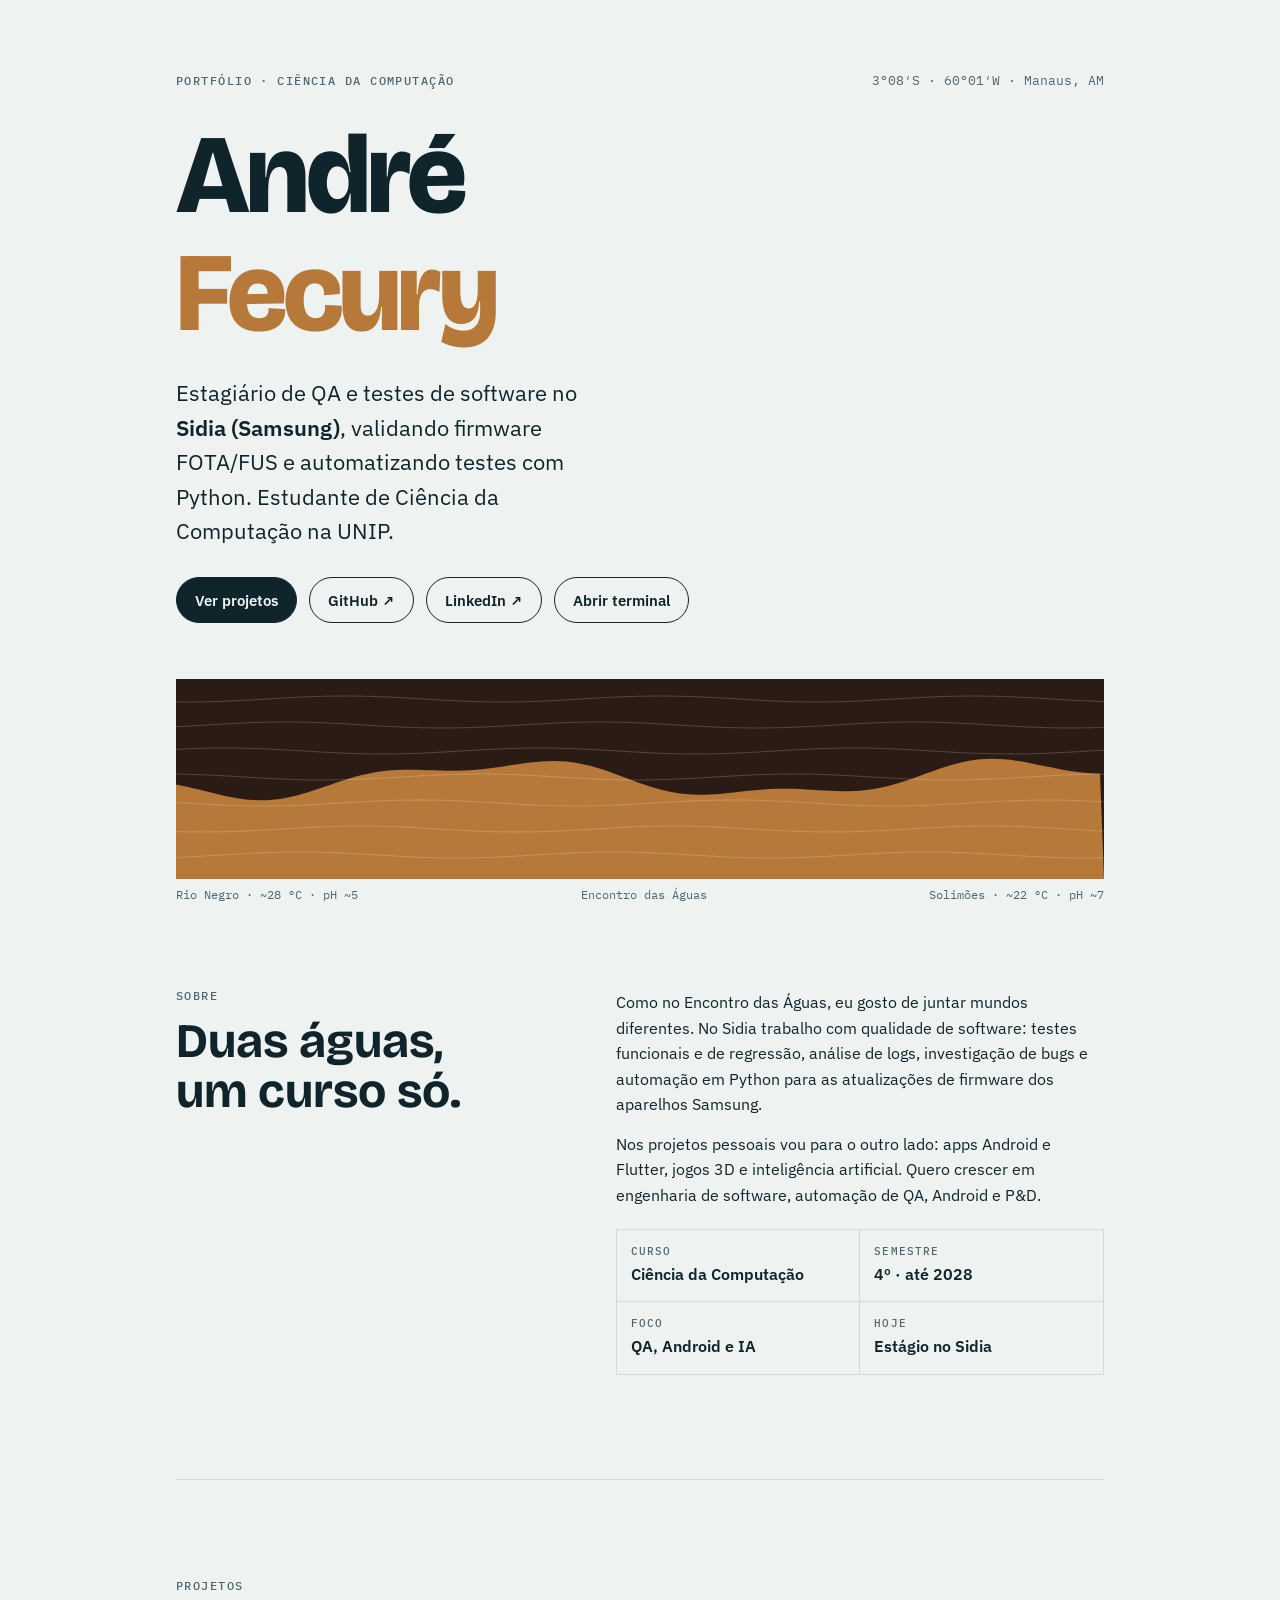
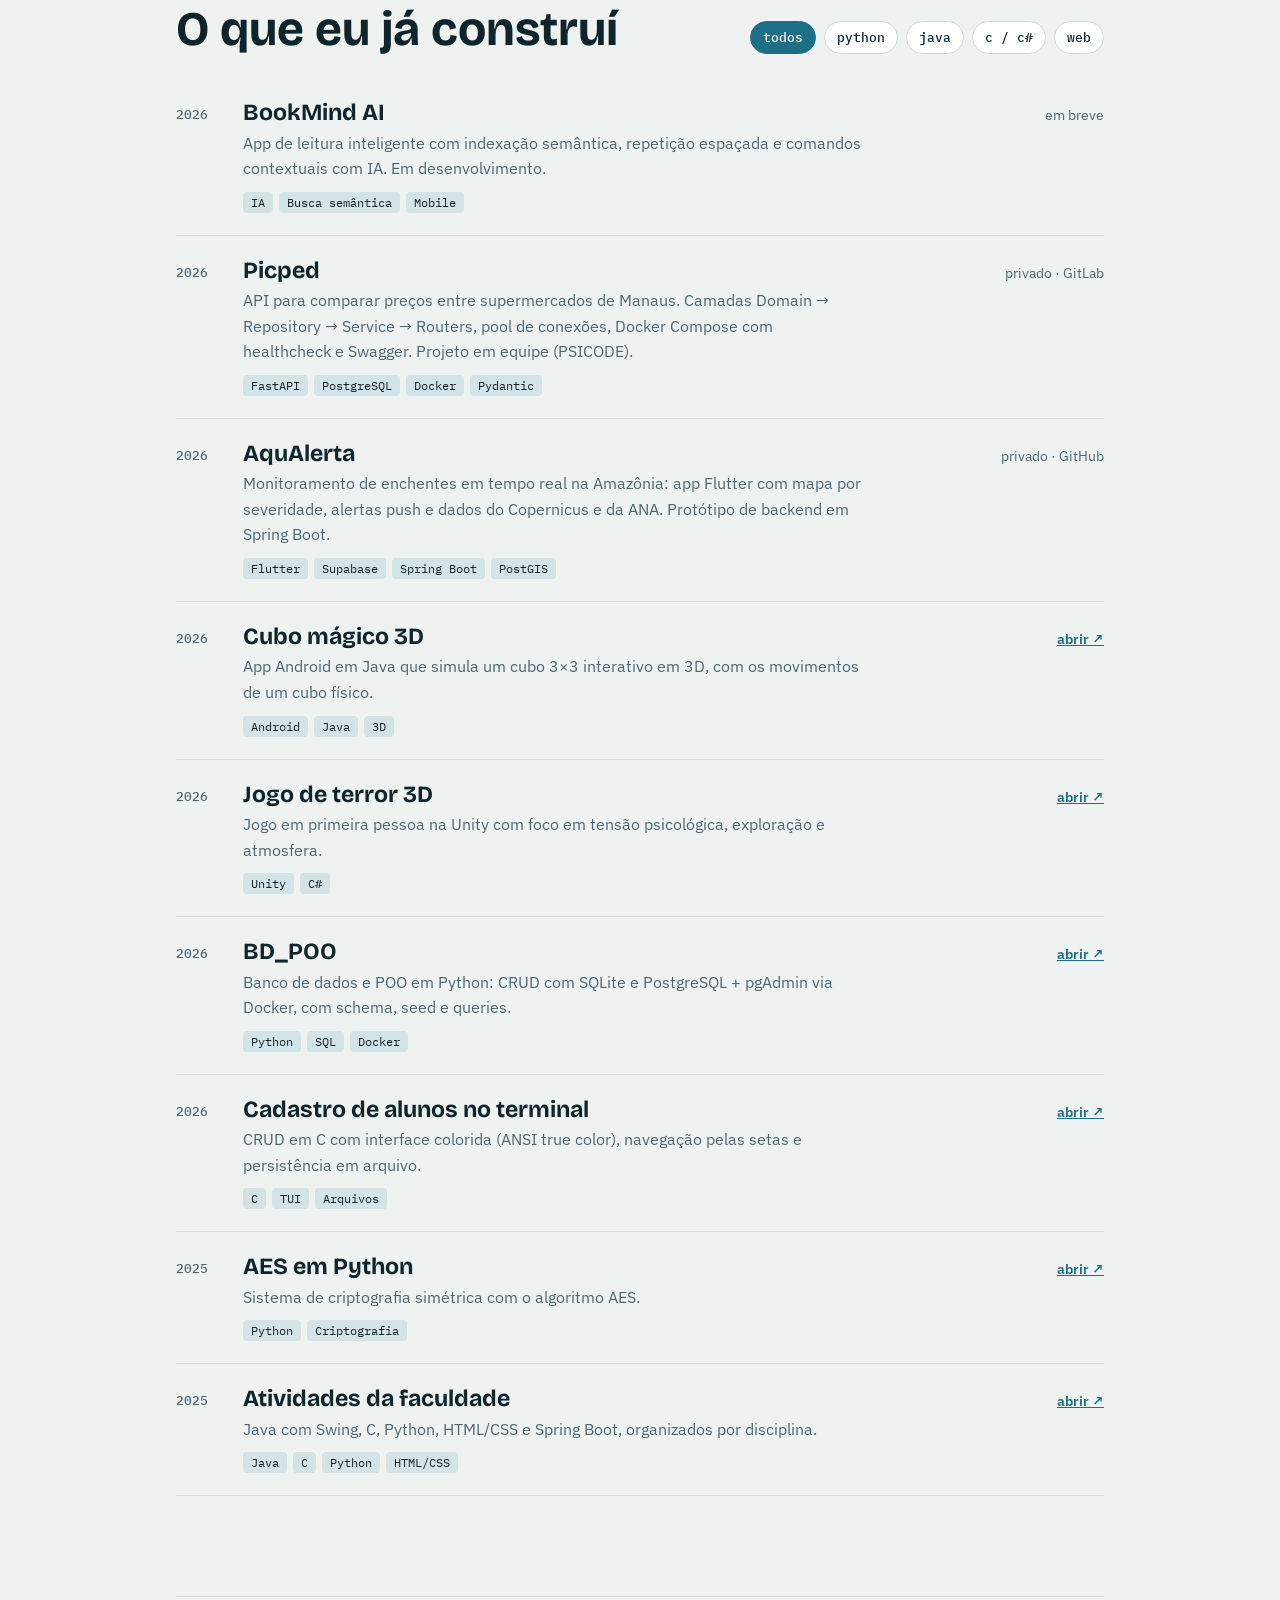
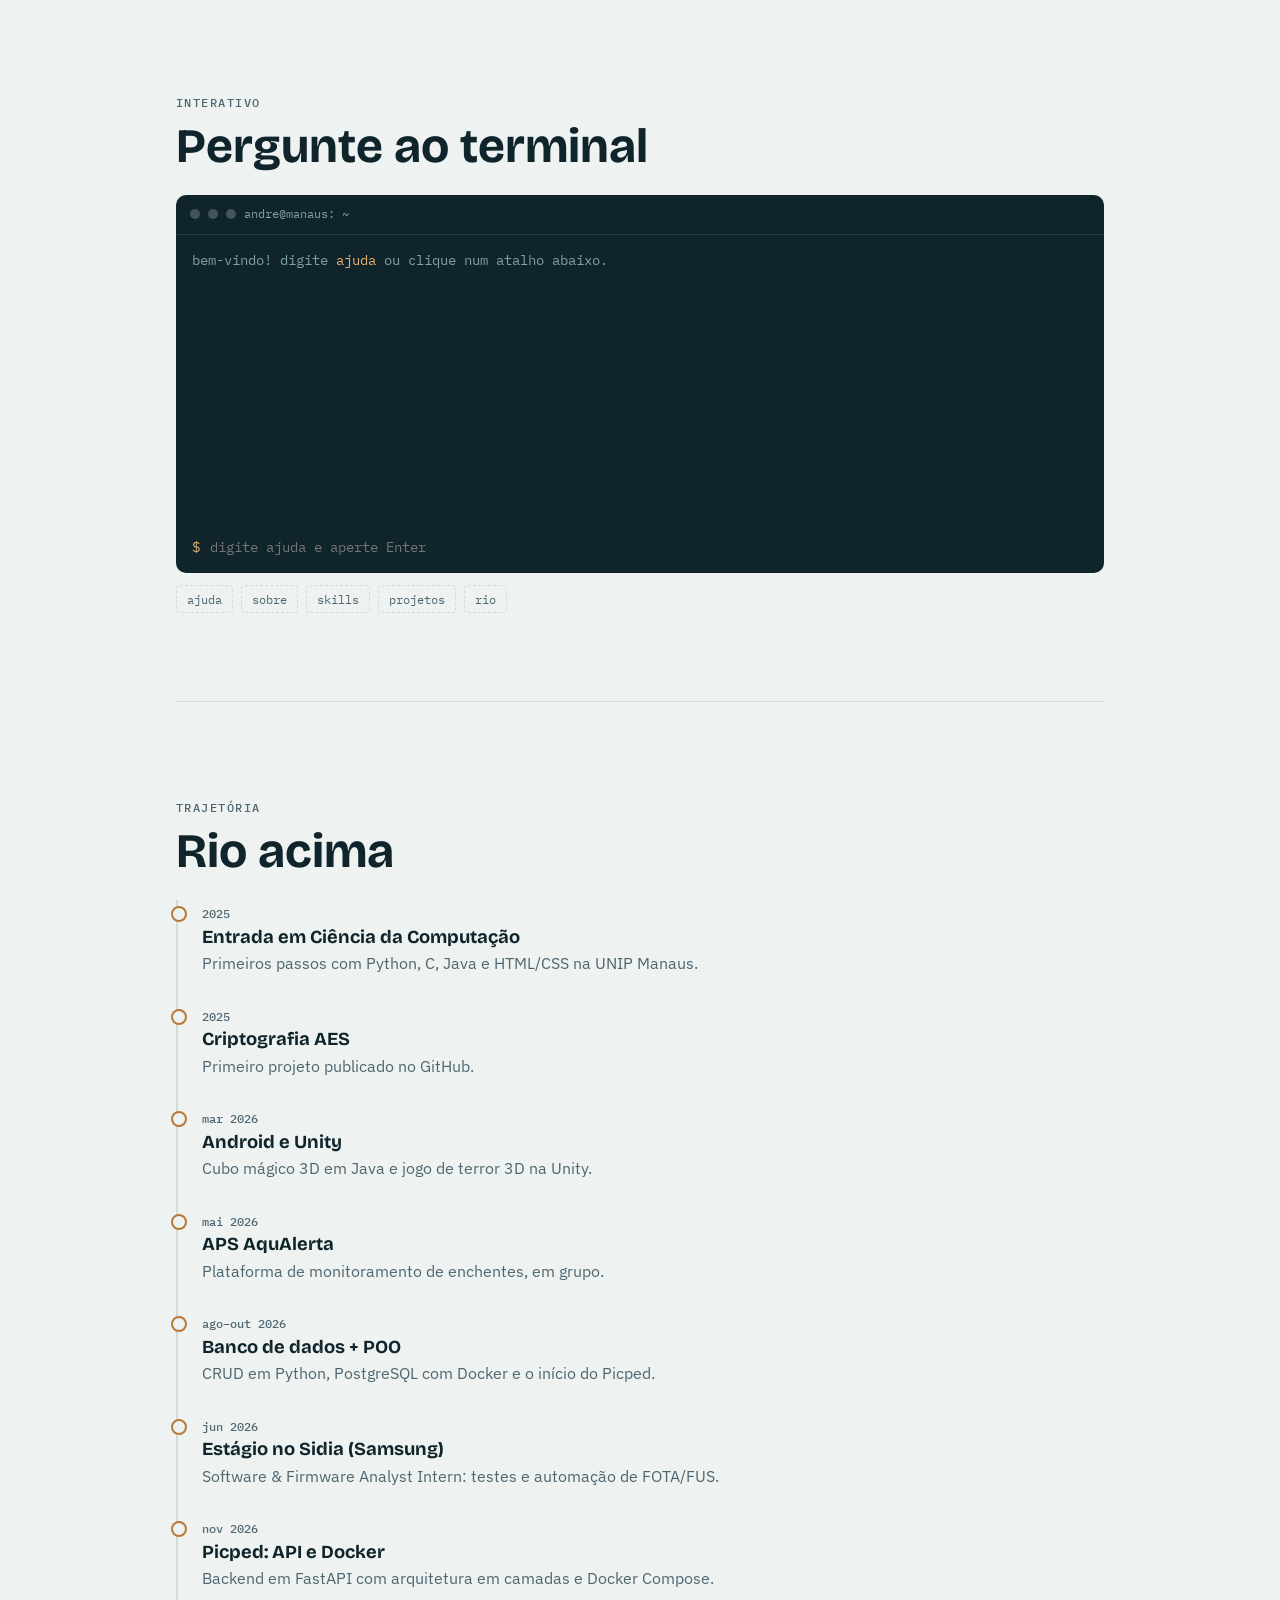
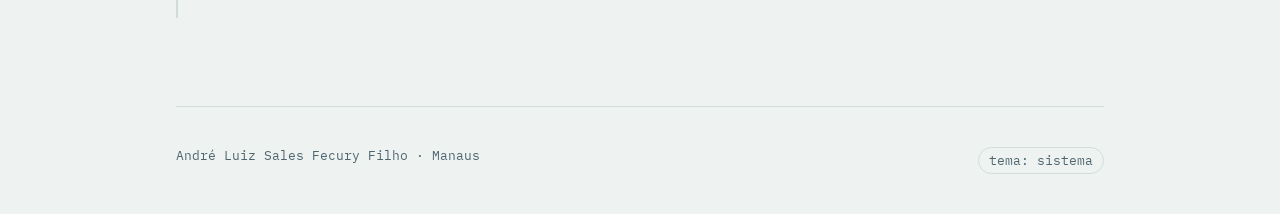
==== commit 1b9867c1: "feat: atualiza portfólio com estágio no Sidia, BookMind AI e LinkedIn" ====
--- a/index.html
+++ b/index.html
@@ -123,10 +123,11 @@
       <span class="coords">3°08′S · 60°01′W · Manaus, AM</span>
     </div>
     <h1>André<span class="two">Fecury</span></h1>
-    <p class="lede">Dev júnior e estudante da <b>UNIP Manaus</b>. Faço back-end com Python, Java e PostgreSQL, apps Android e jogos 3D na Unity.</p>
+    <p class="lede">Estagiário de QA e testes de software no <b>Sidia (Samsung)</b>, validando firmware FOTA/FUS e automatizando testes com Python. Estudante de Ciência da Computação na UNIP.</p>
     <div class="cta">
       <a class="btn primary" href="#projetos">Ver projetos</a>
       <a class="btn" href="https://github.com/AndreFecury" target="_blank" rel="noopener">GitHub ↗</a>
+      <a class="btn" href="https://www.linkedin.com/in/andr%C3%A9-fecury-54a583313" target="_blank" rel="noopener">LinkedIn ↗</a>
       <a class="btn" href="#terminal">Abrir terminal</a>
     </div>
     <canvas class="river" id="river" aria-label="Animação do Encontro das Águas: o Rio Negro e o Solimões correndo lado a lado" role="img"></canvas>
@@ -139,13 +140,13 @@
       <h2>Duas águas, um curso só.</h2>
     </div>
     <div>
-      <p>Como no Encontro das Águas, eu gosto de juntar mundos diferentes: a parte de dados e servidores, com APIs, bancos relacionais e Docker, e a parte visual, com apps Android, interfaces e jogos 3D.</p>
-      <p>Hoje estou no 3º de 8 semestres de Ciência da Computação e procuro estágio para aprender com um time de verdade.</p>
+      <p>Como no Encontro das Águas, eu gosto de juntar mundos diferentes. No Sidia trabalho com qualidade de software: testes funcionais e de regressão, análise de logs, investigação de bugs e automação em Python para as atualizações de firmware dos aparelhos Samsung.</p>
+      <p>Nos projetos pessoais vou para o outro lado: apps Android e Flutter, jogos 3D e inteligência artificial. Quero crescer em engenharia de software, automação de QA, Android e P&amp;D.</p>
       <dl class="facts">
         <div><dt>Curso</dt><dd>Ciência da Computação</dd></div>
-        <div><dt>Semestre</dt><dd>3 de 8</dd></div>
-        <div><dt>Foco</dt><dd>Back-end e Mobile</dd></div>
-        <div><dt>Status</dt><dd>Aberto a estágio</dd></div>
+        <div><dt>Semestre</dt><dd>4º · até 2028</dd></div>
+        <div><dt>Foco</dt><dd>QA, Android e IA</dd></div>
+        <div><dt>Hoje</dt><dd>Estágio no Sidia</dd></div>
       </dl>
     </div>
   </section>
@@ -193,8 +194,9 @@
 
 <script>
 const PROJ=[
+ {y:"2026",t:"BookMind AI",f:["python"],d:"App de leitura inteligente com indexação semântica, repetição espaçada e comandos contextuais com IA. Em desenvolvimento.",tags:["IA","Busca semântica","Mobile"],url:null,note:"em breve"},
  {y:"2026",t:"Picped",f:["python"],d:"API para comparar preços entre supermercados de Manaus. Camadas Domain → Repository → Service → Routers, pool de conexões, Docker Compose com healthcheck e Swagger. Projeto em equipe (PSICODE).",tags:["FastAPI","PostgreSQL","Docker","Pydantic"],url:null,note:"privado · GitLab"},
- {y:"2026",t:"AquAlerta",f:["java"],d:"Monitoramento de enchentes em Manaus: app Flutter com mapa por severidade, alertas push e dados do Copernicus e da ANA. Protótipo de backend em Spring Boot.",tags:["Flutter","Supabase","Spring Boot","PostGIS"],url:null,note:"privado · GitHub"},
+ {y:"2026",t:"AquAlerta",f:["java"],d:"Monitoramento de enchentes em tempo real na Amazônia: app Flutter com mapa por severidade, alertas push e dados do Copernicus e da ANA. Protótipo de backend em Spring Boot.",tags:["Flutter","Supabase","Spring Boot","PostGIS"],url:null,note:"privado · GitHub"},
  {y:"2026",t:"Cubo mágico 3D",f:["java"],d:"App Android em Java que simula um cubo 3×3 interativo em 3D, com os movimentos de um cubo físico.",tags:["Android","Java","3D"],repo:"Cubo-m-gico-3d-Android-em-Java"},
  {y:"2026",t:"Jogo de terror 3D",f:["c"],d:"Jogo em primeira pessoa na Unity com foco em tensão psicológica, exploração e atmosfera.",tags:["Unity","C#"],repo:"Jogo-3d-Unity-happy-tree-friends-"},
  {y:"2026",t:"BD_POO",f:["python"],d:"Banco de dados e POO em Python: CRUD com SQLite e PostgreSQL + pgAdmin via Docker, com schema, seed e queries.",tags:["Python","SQL","Docker"],repo:"BD_POO"},
@@ -208,6 +210,7 @@
  ["mar 2026","Android e Unity","Cubo mágico 3D em Java e jogo de terror 3D na Unity."],
  ["mai 2026","APS AquAlerta","Plataforma de monitoramento de enchentes, em grupo."],
  ["ago–out 2026","Banco de dados + POO","CRUD em Python, PostgreSQL com Docker e o início do Picped."],
+ ["jun 2026","Estágio no Sidia (Samsung)","Software & Firmware Analyst Intern: testes e automação de FOTA/FUS."],
  ["nov 2026","Picped: API e Docker","Backend em FastAPI com arquitetura em camadas e Docker Compose."]
 ];
 const GH="https://github.com/AndreFecury/";
@@ -248,10 +251,10 @@
 function print(html){out.insertAdjacentHTML("beforeend",html+"\n");out.scrollTop=out.scrollHeight}
 const CMDS={
   ajuda:()=>`<span class="d">comandos:</span> sobre · skills · projetos · abrir &lt;n&gt; · contato · rio · tema · limpar`,
-  sobre:()=>`André Luiz Sales Fecury Filho\nCiência da Computação · UNIP Manaus · 3º/8 semestre\nfoco: back-end, banco de dados, mobile e jogos`,
-  skills:()=>`linguagens  python ████████░░  java ███████░░░  c ██████░░░░  c# ████░░░░░░\nback-end    fastapi · spring boot · postgresql · sqlite · docker\nmobile/jogos android studio · flutter · unity\nferramentas git · github · gitlab · vs code`,
+  sobre:()=>`André Luiz Sales Fecury Filho\nSoftware & Firmware Analyst Intern (FOTA/FUS) @ Sidia · Samsung\nCiência da Computação · UNIP Manaus · 4º semestre\nfoco: QA e automação de testes, Android, IA e P&D`,
+  skills:()=>`linguagens   python · java · c · c# · dart · sql\nqa           testes funcionais e de regressão · automação · casos de teste\n             fota/fus · validação de firmware · logs · causa raiz\nmobile/jogos android studio · flutter · unity\nback-end     fastapi · spring boot · postgresql · supabase · docker\nferramentas  git · github · gitlab · vs code · agile/scrum`,
   projetos:()=>PROJ.map((p,i)=>`<span class="p">[${i+1}]</span> ${p.t} <span class="d">· ${p.tags.slice(0,2).join(", ")}</span>`).join("\n")+`\n<span class="d">use: abrir 2</span>`,
-  contato:()=>`github  <a href="${GH}" target="_blank" rel="noopener">github.com/AndreFecury</a>`,
+  contato:()=>`github    <a href="${GH}" target="_blank" rel="noopener">github.com/AndreFecury</a>\nlinkedin  <a href="https://www.linkedin.com/in/andr%C3%A9-fecury-54a583313" target="_blank" rel="noopener">linkedin.com/in/andré-fecury</a>`,
   rio:()=>`O Rio Negro (escuro, ácido, mais quente) e o Solimões (barrento, mais frio)\ncorrem lado a lado por ~6 km sem se misturar, por diferenças de\ntemperatura, velocidade e densidade. Fica aqui do lado de Manaus.`,
   tema:()=>{toggleTheme();return `tema: ${themeLabel()}`},
   limpar:()=>{out.innerHTML="";return null}
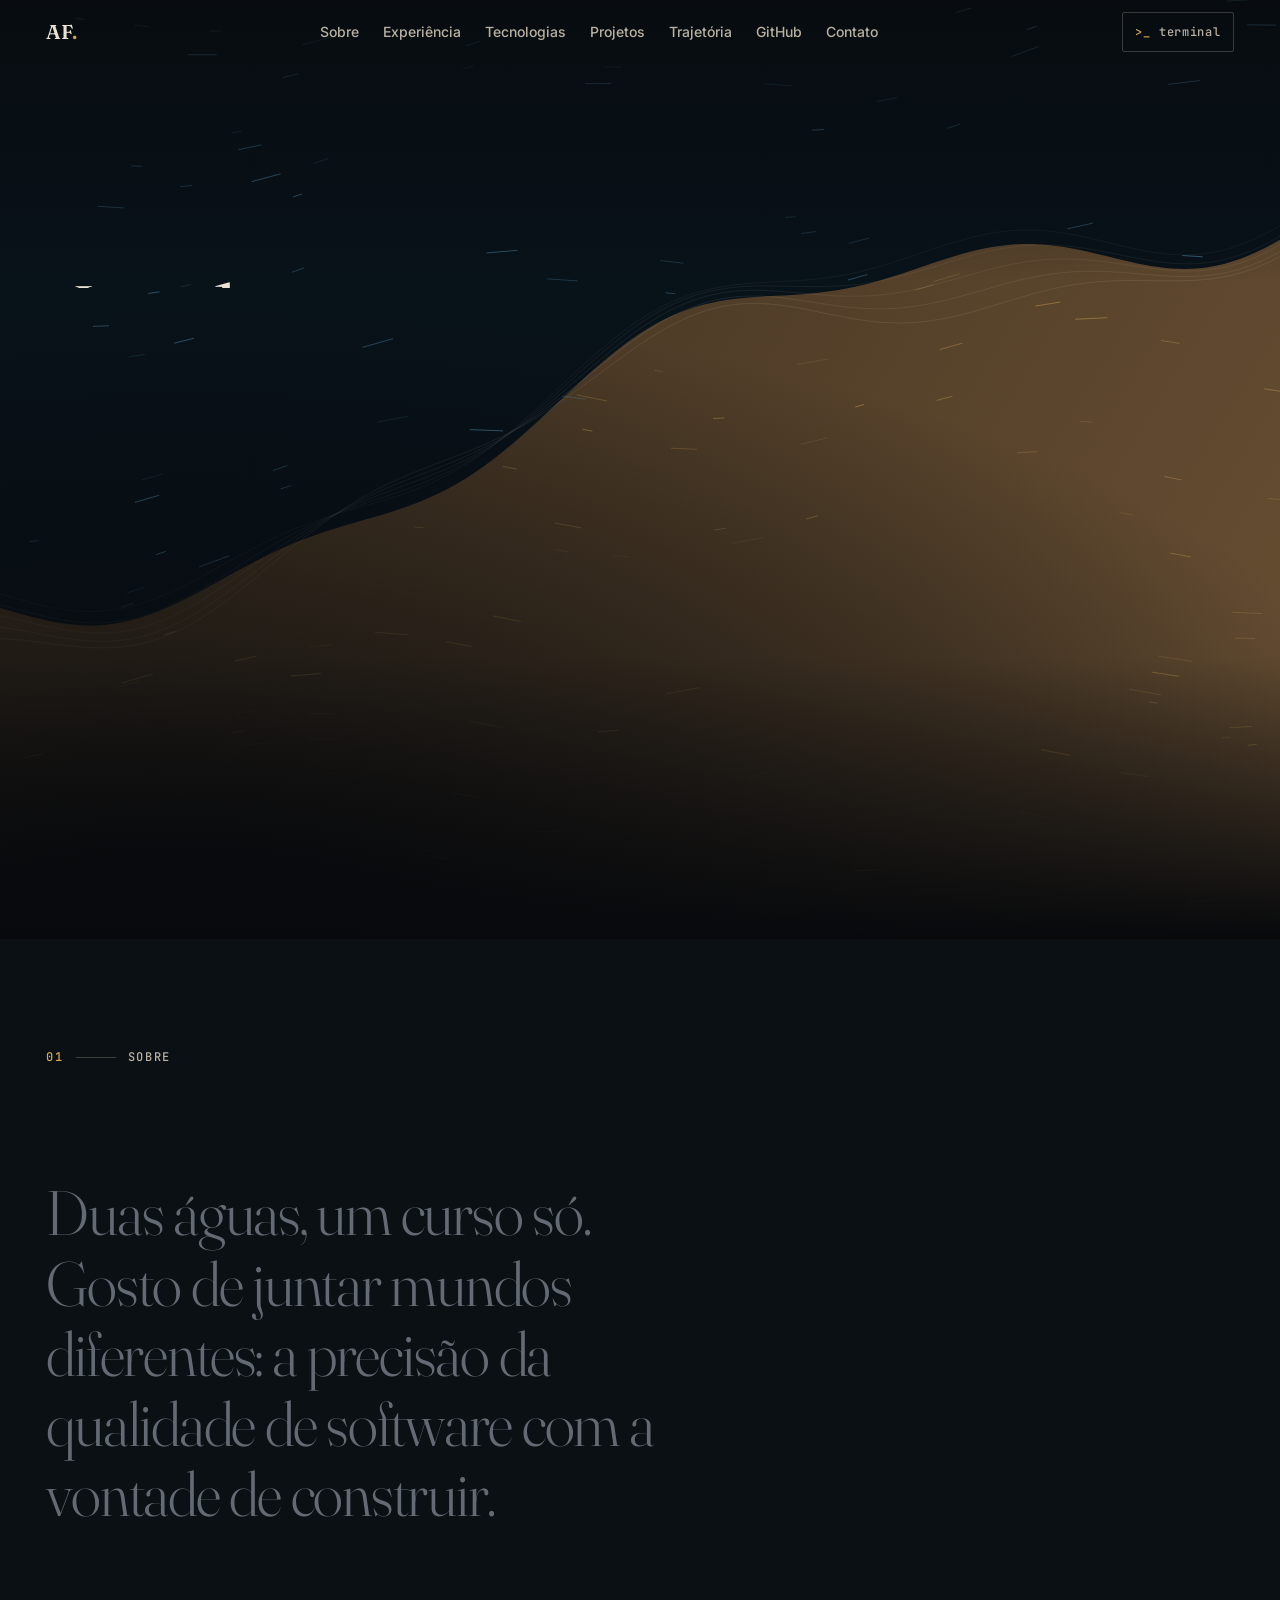
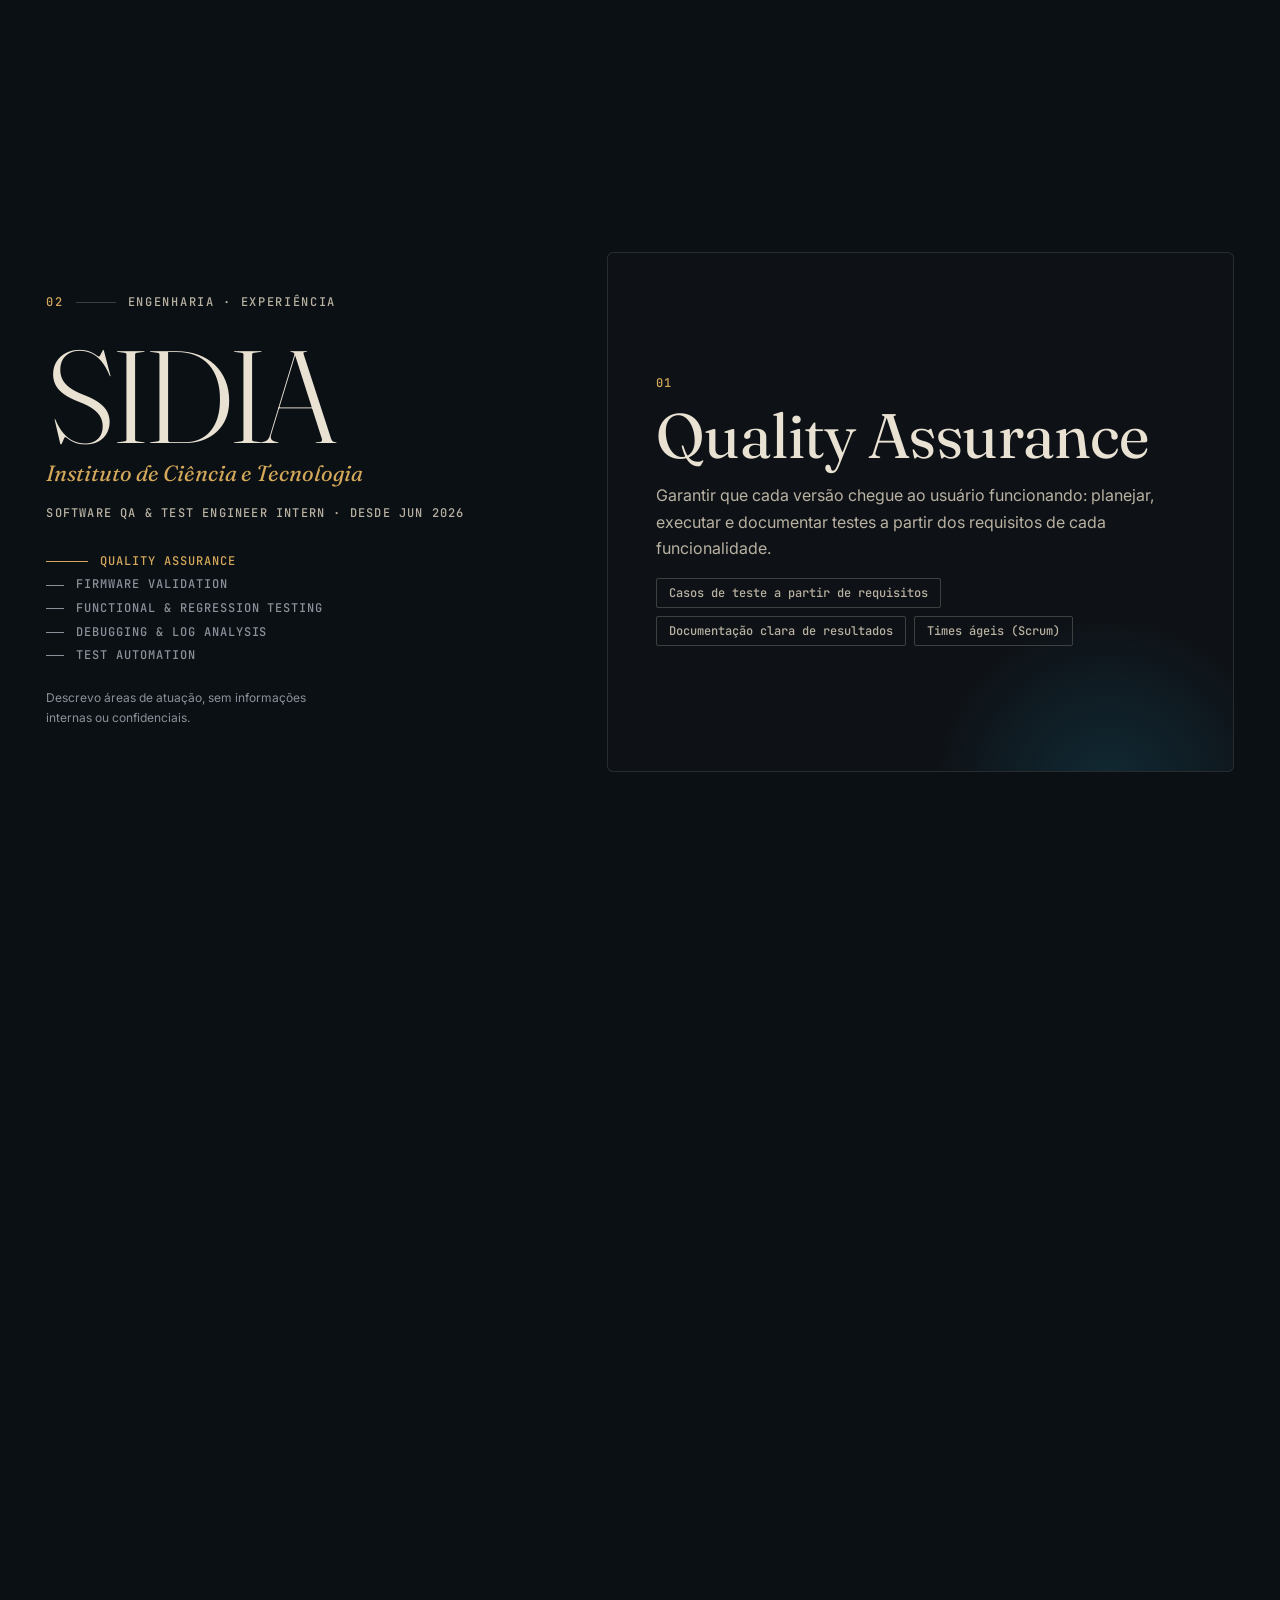
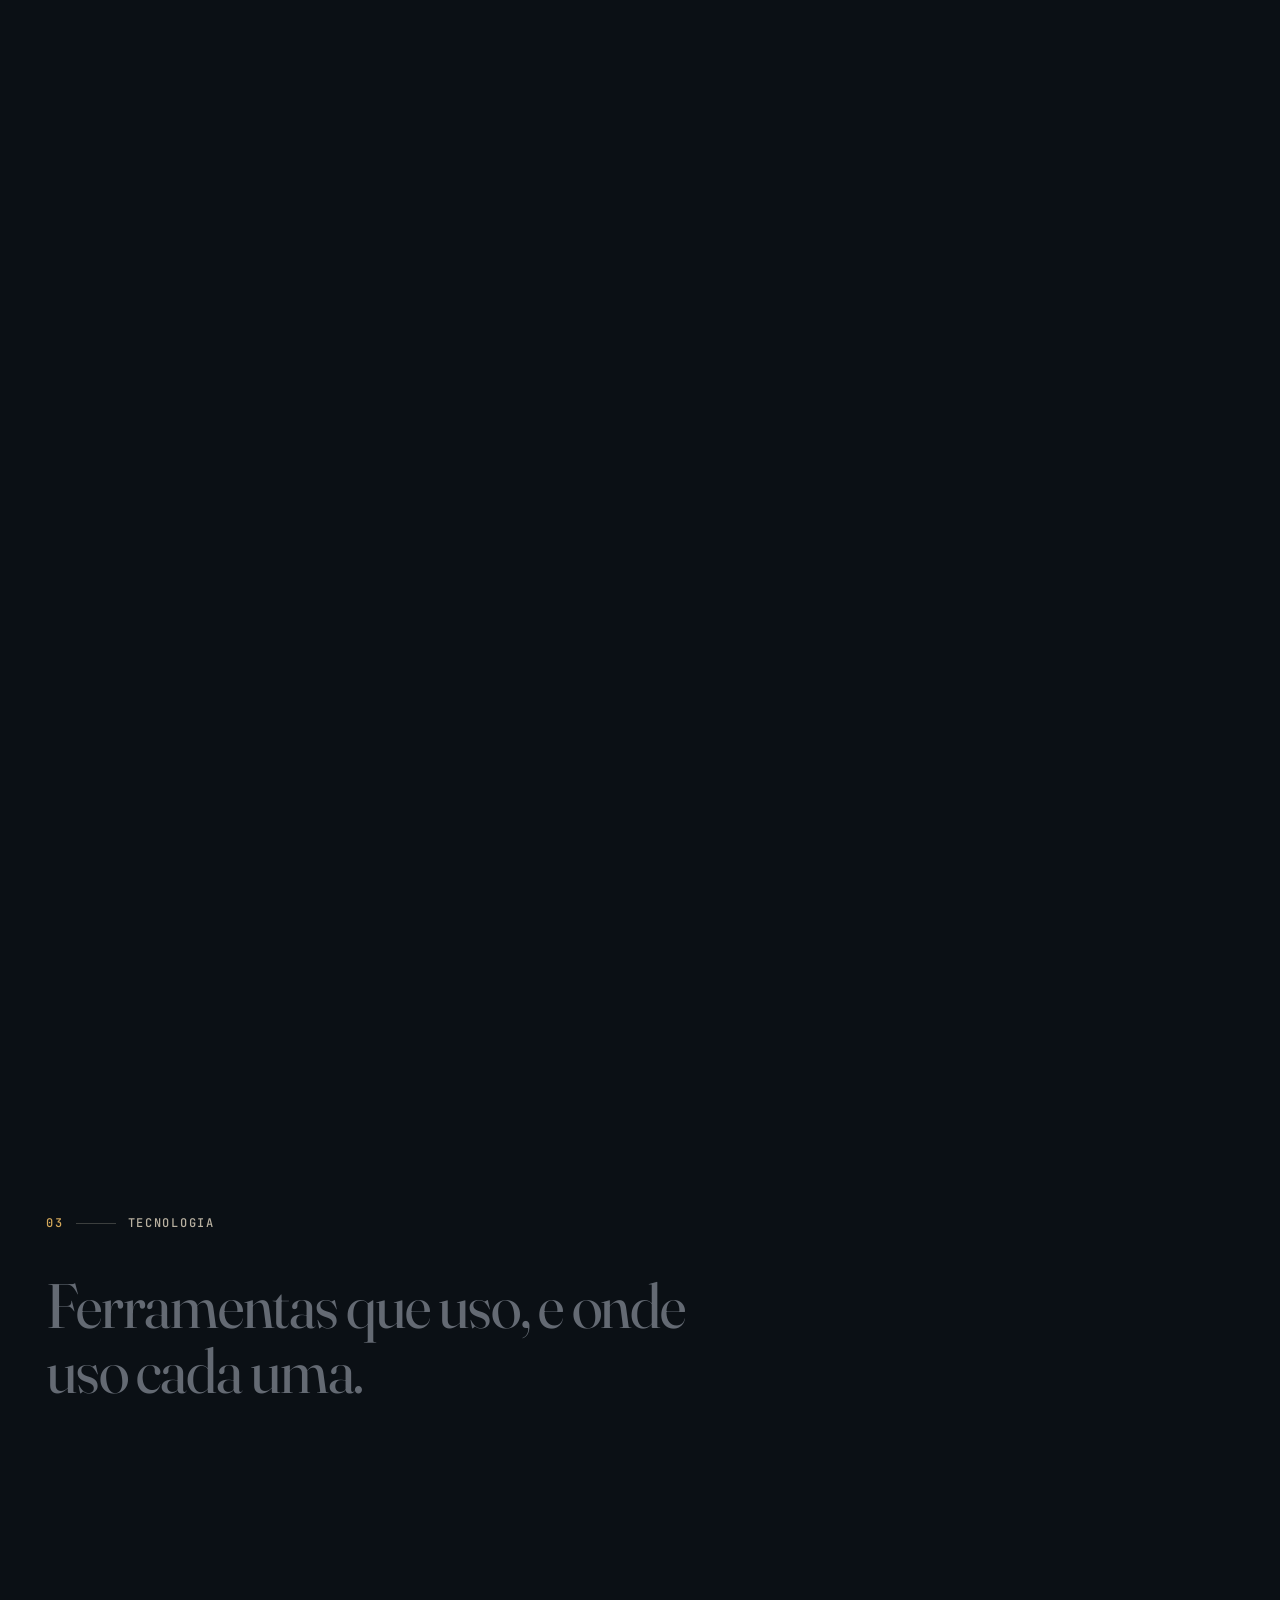
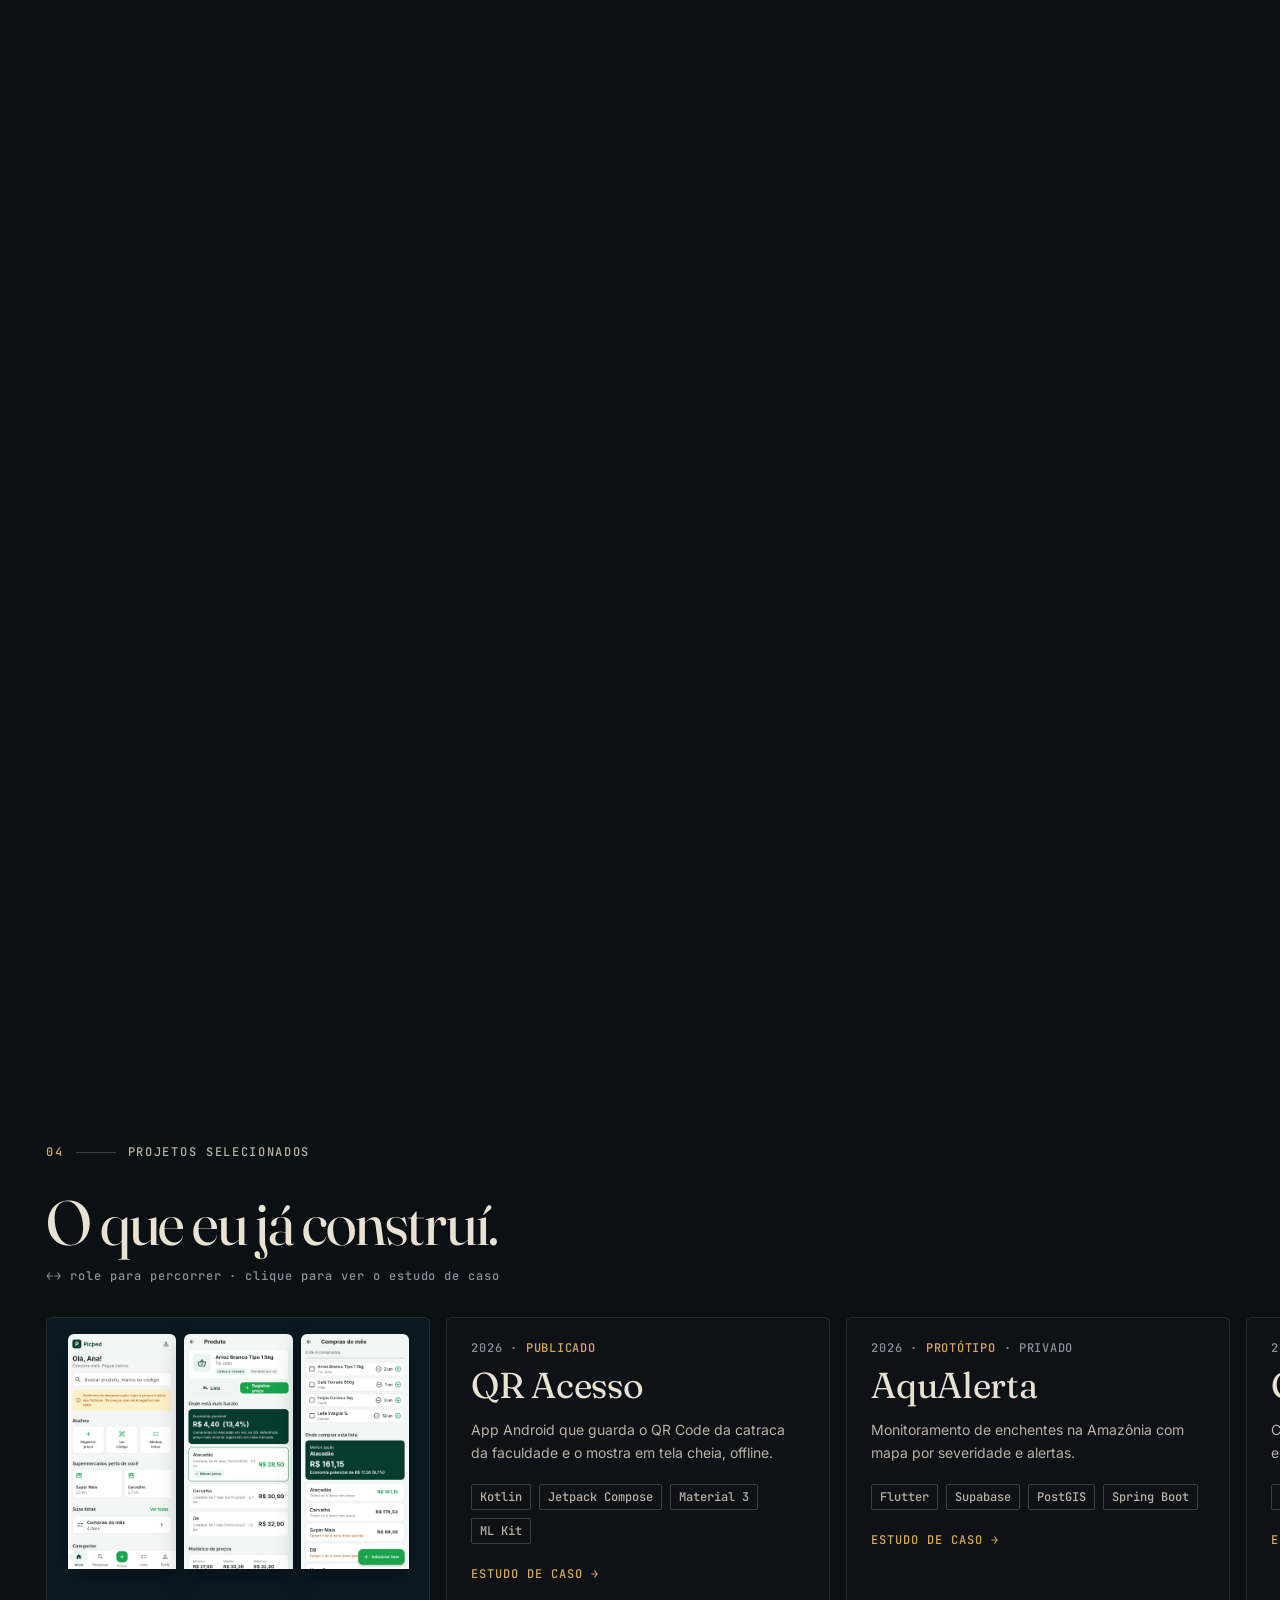
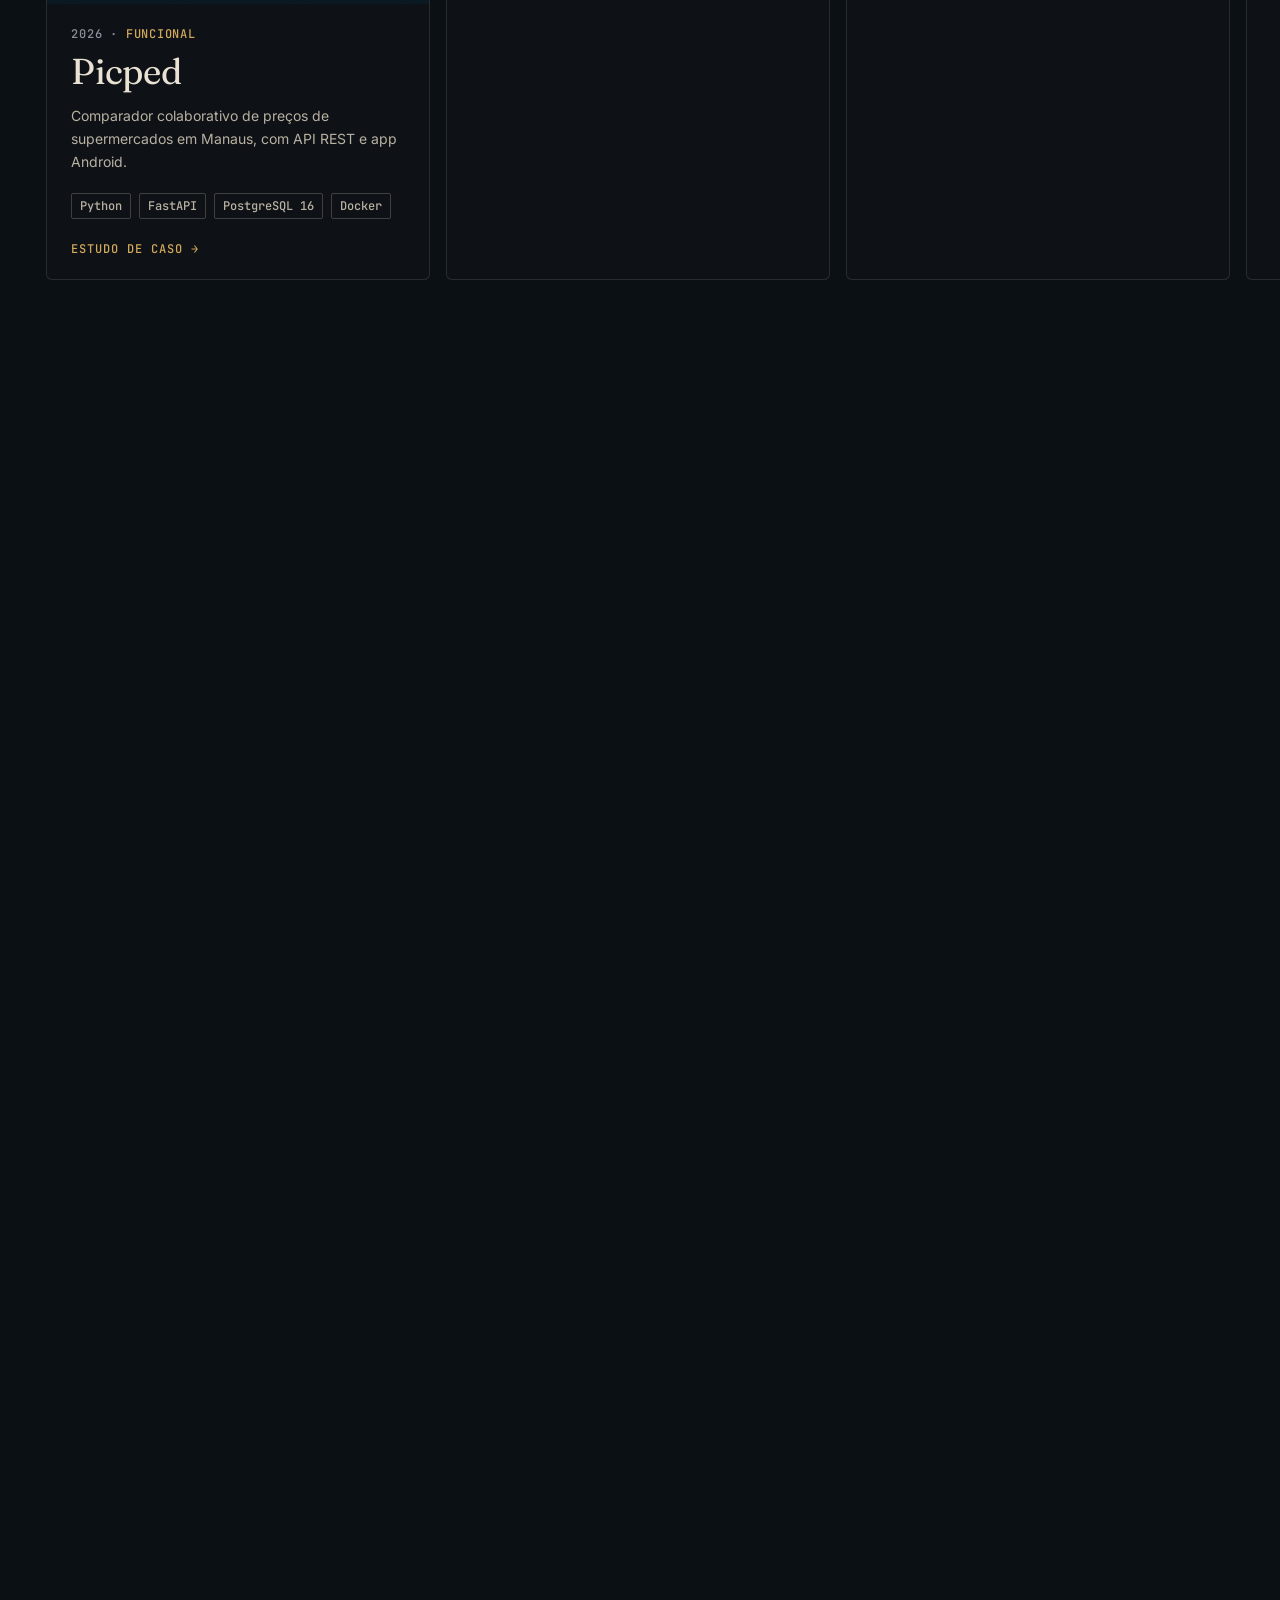
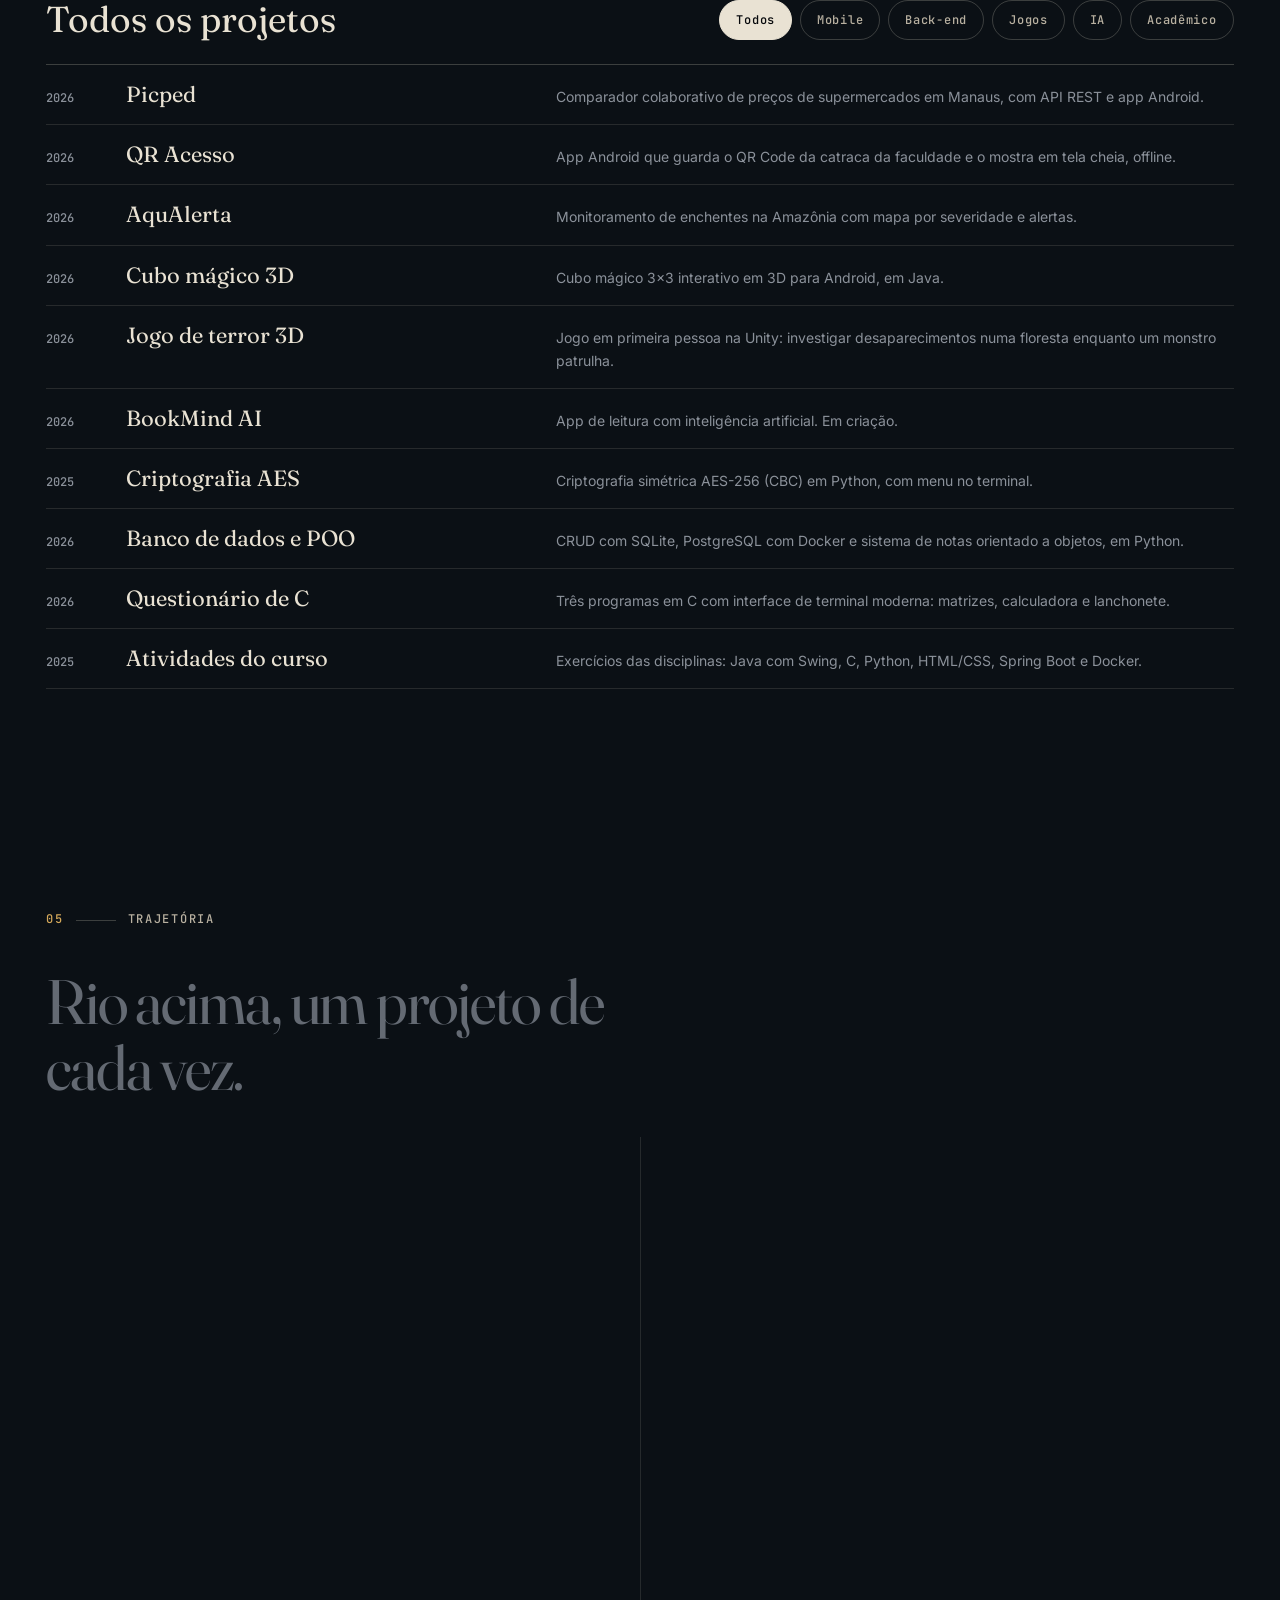
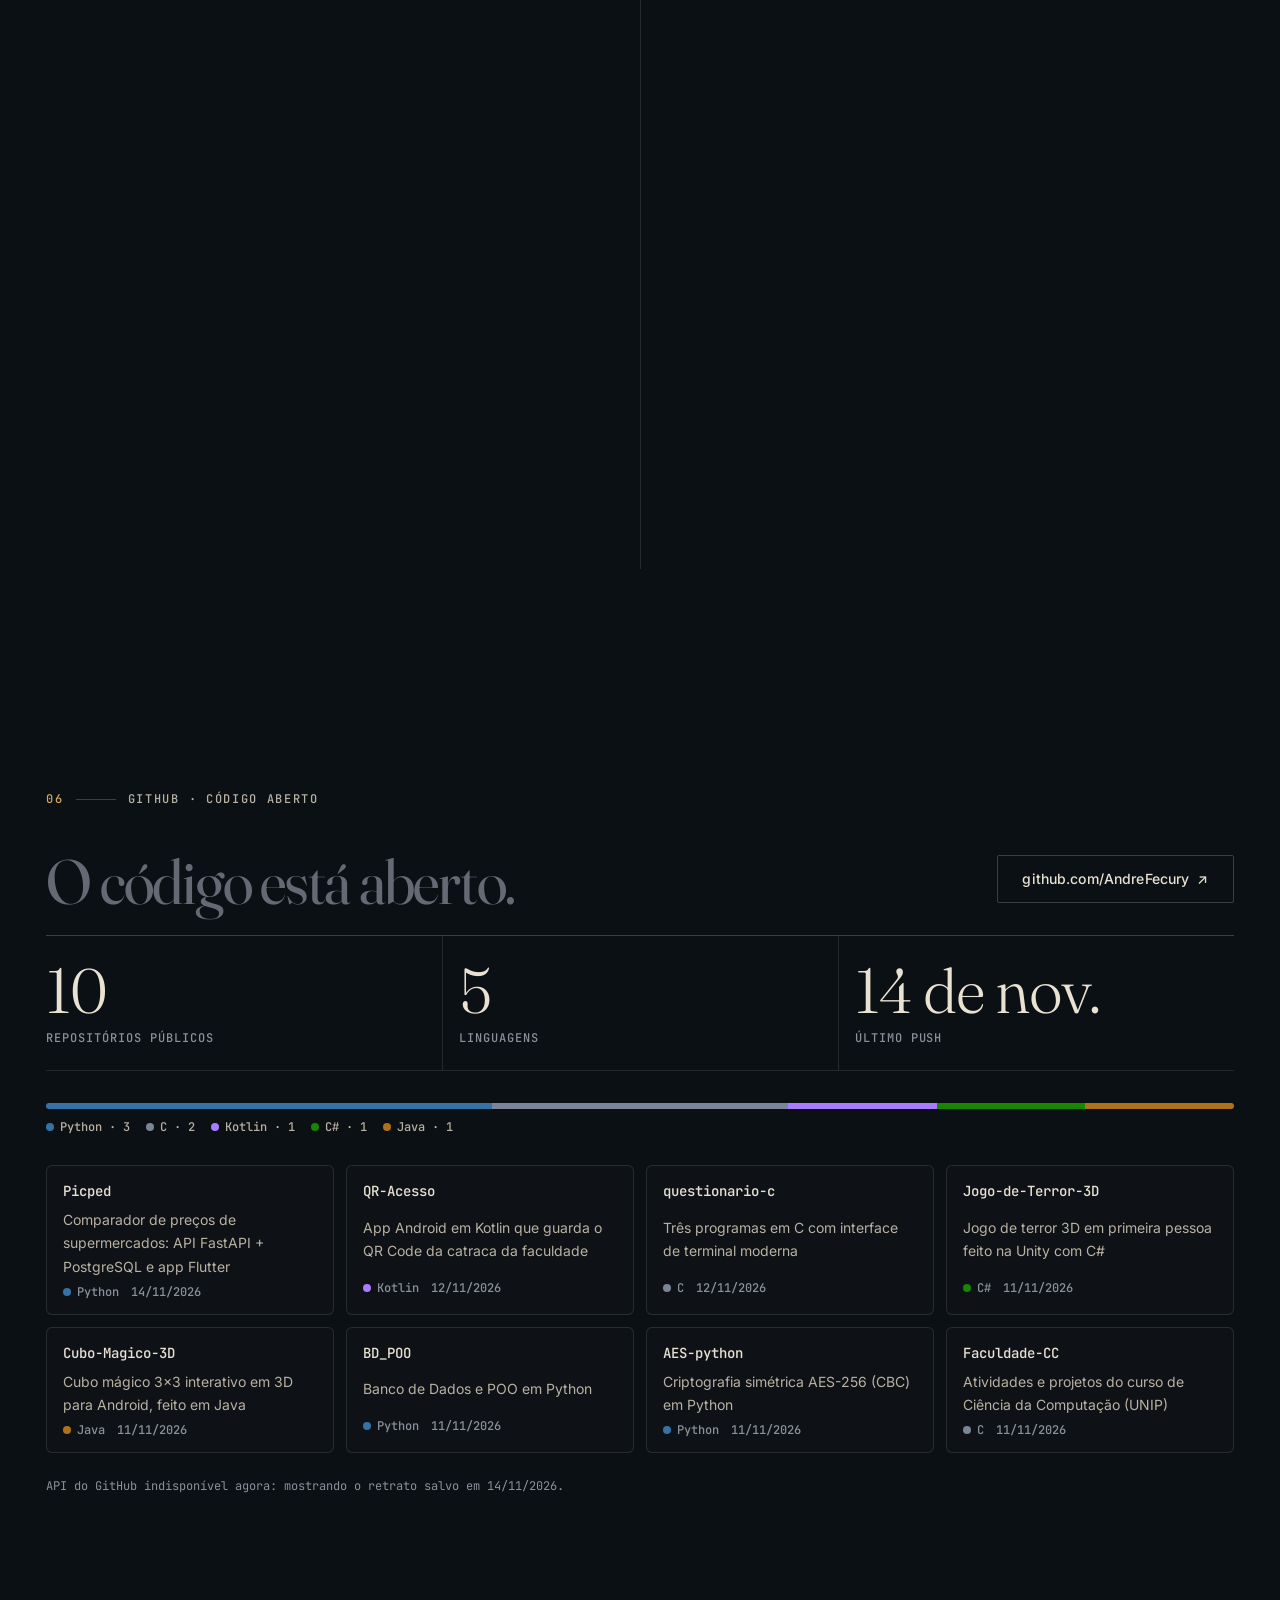
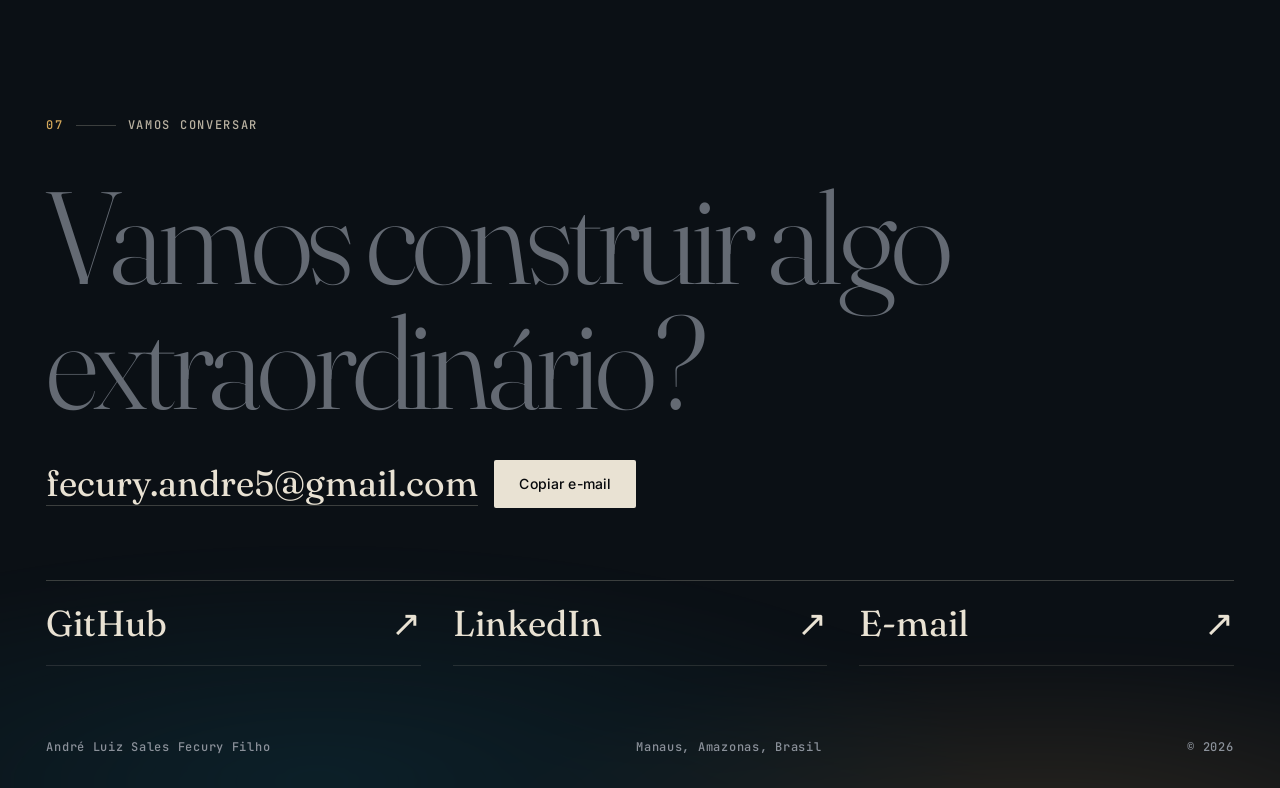
==== commit fa64ceba: "feat: redesign cinematográfico do portfólio (Encontro das Águas) - narrativa em 8 capítulos guiada p" ====
--- a/index.html
+++ b/index.html
@@ -1,319 +1,258 @@
 <!doctype html>
 <html lang="pt-BR">
 <head>
-<meta charset="utf-8">
-<meta name="viewport" content="width=device-width, initial-scale=1, viewport-fit=cover">
-<title>André Fecury</title>
-<meta name="claude:viewport-fit-sides" content="cover">
-<meta name="description" content="Portfólio de André Fecury, estudante de Ciência da Computação em Manaus.">
-<link rel="preconnect" href="https://fonts.googleapis.com">
-<link rel="preconnect" href="https://fonts.gstatic.com" crossorigin>
-<link rel="stylesheet" href="https://fonts.googleapis.com/css2?family=Bricolage+Grotesque:opsz,wght@12..96,500;12..96,700;12..96,800&family=IBM+Plex+Sans:wght@400;500;600&family=IBM+Plex+Mono:wght@400;500&display=swap">
-<style>
-/* Layout: uma coluna estreita que "desce o rio" — hero com o Encontro das Águas, projetos filtráveis, terminal e trajetória. */
-:root{
-  --bg:#EEF3F2; --surface:#FFFFFF; --ink:#10242B; --muted:#4F6670; --line:#CFDCDB;
-  --negro:#2A1C14; --solimoes:#B7793A; --accent:#1D6F86; --accent-ink:#FFFFFF;
-  --term-bg:#10242B; --term-fg:#D7E6E4; --term-dim:#7FA0A6; --term-hi:#E2B071;
-  --f-display:"Bricolage Grotesque", "Segoe UI", system-ui, sans-serif;
-  --f-body:"IBM Plex Sans", "Segoe UI", system-ui, sans-serif;
-  --f-mono:"IBM Plex Mono", ui-monospace, "Cascadia Mono", Consolas, monospace;
-}
-@media (prefers-color-scheme: dark){:root:not([data-theme="light"]){
-  --bg:#0C171B; --surface:#12232A; --ink:#E3ECEA; --muted:#93AAB0; --line:#22383F;
-  --negro:#05090A; --solimoes:#D9A464; --accent:#4FB3CF; --accent-ink:#06171C;
-  --term-bg:#071013; --term-fg:#D7E6E4; --term-dim:#6E8E94; --term-hi:#E2B071; color-scheme:dark}}
-:root[data-theme="dark"]{
-  --bg:#0C171B; --surface:#12232A; --ink:#E3ECEA; --muted:#93AAB0; --line:#22383F;
-  --negro:#05090A; --solimoes:#D9A464; --accent:#4FB3CF; --accent-ink:#06171C;
-  --term-bg:#071013; --term-fg:#D7E6E4; --term-dim:#6E8E94; --term-hi:#E2B071; color-scheme:dark}
-
-*{box-sizing:border-box}
-body{margin:0;background:var(--bg);color:var(--ink);font:400 1rem/1.6 var(--f-body);-webkit-font-smoothing:antialiased}
-a{color:var(--accent)}
-a:focus-visible,button:focus-visible,input:focus-visible{outline:2px solid var(--accent);outline-offset:3px;border-radius:4px}
-.wrap{max-width:960px;margin:0 auto;padding-left:max(16px, env(safe-area-inset-left, 0px));padding-right:max(16px, env(safe-area-inset-right, 0px))}
-h1,h2,h3{font-family:var(--f-display);text-wrap:balance;margin:0;line-height:1.05}
-.eyebrow{font:500 .75rem/1 var(--f-mono);letter-spacing:.12em;text-transform:uppercase;color:var(--muted)}
-section{padding-block:clamp(48px,8vw,88px)}
-section+section{border-top:1px solid var(--line)}
-
-/* HERO */
-.hero{padding-block:clamp(40px,7vw,72px) 0}
-.hero-top{display:flex;justify-content:space-between;gap:16px;flex-wrap:wrap;align-items:baseline}
-.coords{font:400 .8rem var(--f-mono);color:var(--muted);font-variant-numeric:tabular-nums}
-.hero h1{font-size:clamp(3rem,11vw,7rem);font-weight:800;letter-spacing:-.035em;margin-top:28px}
-.hero h1 .two{display:block;color:var(--solimoes)}
-.lede{max-width:34ch;font-size:clamp(1.1rem,2.4vw,1.35rem);margin:24px 0 0;color:var(--ink)}
-.lede b{font-weight:600}
-.cta{display:flex;gap:12px;flex-wrap:wrap;margin-top:28px}
-.btn{display:inline-flex;align-items:center;gap:8px;padding:12px 18px;border-radius:999px;font:600 .95rem var(--f-body);text-decoration:none;border:1.5px solid var(--ink);color:var(--ink);background:transparent;cursor:pointer}
-.btn.primary{background:var(--ink);color:var(--bg)}
-.btn:hover{transform:translateY(-1px)}
-.river{display:block;width:100%;height:clamp(120px,22vw,200px);margin-top:clamp(36px,6vw,56px);border-radius:0}
-.river-cap{display:flex;justify-content:space-between;font:400 .72rem var(--f-mono);color:var(--muted);padding-top:8px;gap:12px;flex-wrap:wrap}
-
-/* SOBRE */
-.about{display:grid;grid-template-columns:1fr 1.3fr;gap:clamp(24px,5vw,64px)}
-.about>*{min-width:0}
-.about h2{font-size:clamp(2rem,5vw,3rem)}
-.about p{margin:0 0 14px;max-width:62ch}
-.facts{display:grid;grid-template-columns:repeat(2,minmax(0,1fr));gap:1px;background:var(--line);border:1px solid var(--line);margin-top:20px}
-.facts div{background:var(--bg);padding:14px}
-.facts dt{font:500 .7rem var(--f-mono);letter-spacing:.1em;text-transform:uppercase;color:var(--muted)}
-.facts dd{margin:4px 0 0;font-weight:600}
-
-/* PROJETOS */
-.head{display:flex;justify-content:space-between;align-items:end;gap:16px;flex-wrap:wrap;margin-bottom:24px}
-.head h2{font-size:clamp(2rem,5vw,3rem)}
-.chips{display:flex;gap:8px;flex-wrap:wrap}
-.chip{font:500 .82rem var(--f-mono);padding:7px 12px;border-radius:999px;border:1px solid var(--line);background:var(--surface);color:var(--ink);cursor:pointer}
-.chip[aria-pressed="true"]{background:var(--accent);border-color:var(--accent);color:var(--accent-ink)}
-.projects{list-style:none;margin:0;padding:0;display:grid;gap:0}
-.proj{display:grid;grid-template-columns:3.2rem 1fr auto;gap:16px;padding:22px 0;border-bottom:1px solid var(--line);align-items:start}
-.proj>*{min-width:0}
-.proj .yr{font:500 .8rem var(--f-mono);color:var(--muted);padding-top:6px;font-variant-numeric:tabular-nums}
-.proj h3{font-size:1.45rem;font-weight:700}
-.proj p{margin:6px 0 10px;color:var(--muted);max-width:62ch}
-.tags{display:flex;gap:6px;flex-wrap:wrap}
-.tag{font:400 .72rem var(--f-mono);padding:3px 8px;border-radius:4px;background:color-mix(in srgb,var(--accent) 12%,transparent);color:var(--ink)}
-.proj .go{font:600 .85rem var(--f-body);white-space:nowrap;padding-top:6px}
-.proj .go.off{color:var(--muted);font-weight:400}
-.proj.hide{display:none}
-.live{font:400 .72rem var(--f-mono);color:var(--muted)}
-
-/* TERMINAL */
-.term{background:var(--term-bg);color:var(--term-fg);border-radius:10px;font:400 .9rem/1.55 var(--f-mono);overflow:hidden}
-.term-bar{display:flex;gap:8px;align-items:center;padding:10px 14px;border-bottom:1px solid color-mix(in srgb,var(--term-fg) 12%,transparent);color:var(--term-dim);font-size:.75rem}
-.term-bar i{width:10px;height:10px;border-radius:50%;background:color-mix(in srgb,var(--term-fg) 25%,transparent);display:inline-block}
-.term-out{padding:14px 16px;height:300px;overflow:auto;white-space:pre-wrap;word-break:break-word}
-.term-out .p{color:var(--term-hi)}
-.term-out .d{color:var(--term-dim)}
-.term-in{display:flex;gap:8px;padding:0 16px 14px;align-items:center}
-.term-in label{color:var(--term-hi)}
-.term-in input{flex:1;min-width:0;background:transparent;border:0;color:var(--term-fg);font:inherit;outline:none}
-.hint{display:flex;gap:8px;flex-wrap:wrap;margin-top:12px}
-.hint button{font:400 .78rem var(--f-mono);padding:5px 10px;border-radius:4px;border:1px dashed var(--line);background:transparent;color:var(--muted);cursor:pointer}
-
-/* TRAJETÓRIA */
-.timeline{list-style:none;margin:0;padding:0;border-left:2px solid var(--line)}
-.timeline li{position:relative;padding:0 0 26px 24px}
-.timeline li::before{content:"";position:absolute;left:-7px;top:6px;width:12px;height:12px;border-radius:50%;background:var(--bg);border:2px solid var(--solimoes)}
-.timeline time{font:500 .78rem var(--f-mono);color:var(--muted)}
-.timeline h3{font-size:1.15rem;margin:2px 0 4px}
-.timeline p{margin:0;color:var(--muted);max-width:60ch}
-
-footer{padding-block:40px;border-top:1px solid var(--line);font:400 .8rem var(--f-mono);color:var(--muted);display:flex;justify-content:space-between;gap:12px;flex-wrap:wrap}
-.theme-btn{font:400 .8rem var(--f-mono);background:none;border:1px solid var(--line);color:var(--muted);padding:4px 10px;border-radius:999px;cursor:pointer}
-
-@media (max-width:720px){
-  .about{grid-template-columns:1fr}
-  .proj{grid-template-columns:1fr}
-  .proj .yr,.proj .go{padding-top:0}
-}
-@media (prefers-reduced-motion:reduce){*{transition:none!important;animation:none!important}}
-</style>
+  <meta charset="utf-8" />
+  <meta name="viewport" content="width=device-width, initial-scale=1" />
+  <title>André Fecury · Software Quality, Engineering, Automation</title>
+  <meta name="description" content="Portfólio de André Fecury: estudante de Ciência da Computação na UNIP e estagiário de qualidade de software no SIDIA, em Manaus. Testes, automação com Python, validação de firmware e desenvolvimento." />
+  <meta name="author" content="André Luiz Sales Fecury Filho" />
+  <meta name="theme-color" content="#07090C" />
+  <link rel="canonical" href="https://andrefecury.github.io/" />
+  <link rel="icon" href="favicon.svg" type="image/svg+xml" />
+  <meta property="og:type" content="website" />
+  <meta property="og:locale" content="pt_BR" />
+  <meta property="og:title" content="André Fecury · Software Quality, Engineering, Automation" />
+  <meta property="og:description" content="Entre qualidade de software, automação e desenvolvimento. Manaus, AM." />
+  <meta property="og:url" content="https://andrefecury.github.io/" />
+  <meta property="og:image" content="https://andrefecury.github.io/assets/img/og.png" />
+  <meta name="twitter:card" content="summary_large_image" />
+  <link rel="preconnect" href="https://fonts.googleapis.com" />
+  <link rel="preconnect" href="https://fonts.gstatic.com" crossorigin />
+  <link rel="stylesheet" href="https://fonts.googleapis.com/css2?family=Fraunces:ital,opsz,wght@0,9..144,300..700;1,9..144,300..600&family=Inter:wght@400;500;600&family=JetBrains+Mono:wght@400;500&display=swap" />
+  <link rel="stylesheet" href="assets/css/main.css" />
+  <script type="application/ld+json">
+  {"@context":"https://schema.org","@type":"Person","name":"André Luiz Sales Fecury Filho","alternateName":"André Fecury",
+   "url":"https://andrefecury.github.io/","jobTitle":"Software QA & Test Engineer Intern",
+   "worksFor":{"@type":"Organization","name":"SIDIA Instituto de Ciência e Tecnologia"},
+   "alumniOf":{"@type":"CollegeOrUniversity","name":"Universidade Paulista (UNIP)"},
+   "address":{"@type":"PostalAddress","addressLocality":"Manaus","addressRegion":"AM","addressCountry":"BR"},
+   "sameAs":["https://github.com/AndreFecury","https://www.linkedin.com/in/andr%C3%A9-fecury-54a583313"]}
+  </script>
 </head>
 <body>
-
-<div class="wrap">
-  <header class="hero" id="inicio">
-    <div class="hero-top">
-      <span class="eyebrow">Portfólio · Ciência da Computação</span>
-      <span class="coords">3°08′S · 60°01′W · Manaus, AM</span>
+  <a class="skip" href="#conteudo">Pular para o conteúdo</a>
+  <div class="progress" aria-hidden="true"><span></span></div>
+
+  <header class="nav" data-nav>
+    <a class="nav__brand" href="#inicio">AF<span aria-hidden="true">.</span><span class="sr"> André Fecury, início</span></a>
+    <nav aria-label="Capítulos">
+      <ul class="nav__links" id="menu">
+        <li><a href="#sobre">Sobre</a></li>
+        <li><a href="#experiencia">Experiência</a></li>
+        <li><a href="#tecnologias">Tecnologias</a></li>
+        <li><a href="#projetos">Projetos</a></li>
+        <li><a href="#trajetoria">Trajetória</a></li>
+        <li><a href="#github">GitHub</a></li>
+        <li><a href="#contato">Contato</a></li>
+      </ul>
+    </nav>
+    <div class="nav__actions">
+      <button class="btn-term" type="button" data-open-terminal aria-haspopup="dialog"><span aria-hidden="true">&gt;_</span> terminal</button>
+      <button class="nav__toggle" type="button" aria-controls="menu" aria-expanded="false" aria-label="Abrir menu">
+        <span></span><span></span>
+      </button>
     </div>
-    <h1>André<span class="two">Fecury</span></h1>
-    <p class="lede">Estagiário de QA e testes de software no <b>Sidia (Samsung)</b>, validando firmware FOTA/FUS e automatizando testes com Python. Estudante de Ciência da Computação na UNIP.</p>
-    <div class="cta">
-      <a class="btn primary" href="#projetos">Ver projetos</a>
-      <a class="btn" href="https://github.com/AndreFecury" target="_blank" rel="noopener">GitHub ↗</a>
-      <a class="btn" href="https://www.linkedin.com/in/andr%C3%A9-fecury-54a583313" target="_blank" rel="noopener">LinkedIn ↗</a>
-      <a class="btn" href="#terminal">Abrir terminal</a>
+  </header>
+
+  <main id="conteudo">
+    <!-- 01 · INTRODUÇÃO -->
+    <section class="hero" id="inicio" aria-labelledby="hero-titulo">
+      <canvas class="hero__waters" aria-hidden="true"></canvas>
+      <div class="hero__veil" aria-hidden="true"></div>
+      <div class="hero__inner">
+        <p class="kicker" data-hero-item><span class="dot" aria-hidden="true"></span> 3°08′S · 60°01′W · Manaus, Amazonas, Brasil</p>
+        <h1 id="hero-titulo" class="hero__name">
+          <span class="line"><span class="word" data-hero-word>André</span></span>
+          <span class="line"><span class="word word--italic" data-hero-word>Fecury</span></span>
+        </h1>
+        <p class="hero__role" data-hero-item>
+          <span>Software Quality</span><i aria-hidden="true">/</i><span>Engineering</span><i aria-hidden="true">/</i><span>Automation</span><i aria-hidden="true">/</i><span>Development</span>
+        </p>
+        <p class="hero__lede" data-hero-item>Transformando problemas complexos em soluções inteligentes.</p>
+        <p class="hero__sub" data-hero-item>Entre engenharia de software, qualidade, automação e desenvolvimento, construo soluções que conectam tecnologia e propósito.</p>
+        <div class="hero__cta" data-hero-item>
+          <a class="btn btn--solid" href="#projetos">Ver projetos</a>
+          <a class="btn btn--ghost" href="#trajetoria">Minha trajetória</a>
+        </div>
+        <ul class="hero__social" data-hero-item aria-label="Redes">
+          <li><a href="https://github.com/AndreFecury" target="_blank" rel="noopener">GitHub <span aria-hidden="true">↗</span></a></li>
+          <li><a href="https://www.linkedin.com/in/andr%C3%A9-fecury-54a583313" target="_blank" rel="noopener">LinkedIn <span aria-hidden="true">↗</span></a></li>
+          <li><a href="#contato">Contato</a></li>
+        </ul>
+      </div>
+      <div class="hero__legend" aria-hidden="true">
+        <span>Rio Negro</span><span class="hero__legend-line"></span><span>Solimões</span>
+      </div>
+      <a class="scroll-cue" href="#sobre" aria-label="Rolar para o capítulo Sobre"><span></span></a>
+    </section>
+
+    <!-- 02 · SOBRE -->
+    <section class="chapter about" id="sobre" aria-labelledby="sobre-titulo">
+      <header class="chapter__head">
+        <span class="chapter__num">01</span>
+        <span class="chapter__label">Sobre</span>
+      </header>
+      <div class="about__grid">
+        <h2 id="sobre-titulo" class="statement" data-words>Duas águas, um curso só. Gosto de juntar mundos diferentes: a precisão da qualidade de software com a vontade de construir.</h2>
+        <div class="about__text">
+          <p data-reveal>Estudo <strong>Ciência da Computação na UNIP</strong>, em Manaus, e trabalho com <strong>qualidade de software no SIDIA</strong>, instituto de pesquisa e desenvolvimento que cria tecnologia para a Samsung.</p>
+          <p data-reveal>No dia a dia, valido atualizações de firmware, investigo falhas a partir de logs e escrevo automações em Python. Fora do estágio, levo esse cuidado para os meus projetos: apps Android e Flutter, APIs, jogos e, agora, inteligência artificial.</p>
+          <dl class="facts" data-reveal>
+            <div><dt>Curso</dt><dd>Ciência da Computação · UNIP</dd></div>
+            <div><dt>Período</dt><dd>4º de 8 semestres</dd></div>
+            <div><dt>Hoje</dt><dd>Estágio no SIDIA</dd></div>
+            <div><dt>Foco</dt><dd>Qualidade, automação e desenvolvimento</dd></div>
+          </dl>
+        </div>
+      </div>
+    </section>
+
+    <!-- 03 · EXPERIÊNCIA -->
+    <section class="chapter exp" id="experiencia" aria-labelledby="exp-titulo">
+      <div class="exp__pin">
+        <div class="exp__side">
+          <header class="chapter__head">
+            <span class="chapter__num">02</span>
+            <span class="chapter__label">Engenharia · Experiência</span>
+          </header>
+          <h2 id="exp-titulo" class="exp__title">SIDIA</h2>
+          <p class="exp__org">Instituto de Ciência e Tecnologia</p>
+          <p class="exp__role"><span data-field="cargo">Software QA &amp; Test Engineer Intern</span> · desde jun 2026</p>
+          <ol class="exp__index" aria-hidden="true"></ol>
+          <p class="exp__note">Descrevo áreas de atuação, sem informações internas ou confidenciais.</p>
+        </div>
+        <ol class="exp__areas" aria-label="Áreas de atuação"></ol>
+      </div>
+    </section>
+
+    <!-- 04 · TECNOLOGIAS -->
+    <section class="chapter skills" id="tecnologias" aria-labelledby="skills-titulo">
+      <header class="chapter__head">
+        <span class="chapter__num">03</span>
+        <span class="chapter__label">Tecnologia</span>
+      </header>
+      <h2 id="skills-titulo" class="section-title" data-words>Ferramentas que uso, e onde uso cada uma.</h2>
+      <p class="skills__legend" data-reveal>
+        Sem barras de nível: cada tecnologia mostra o contexto em que eu realmente a usei.
+        <span class="ctx ctx--pro">profissional</span>
+        <span class="ctx ctx--proj">em projetos</span>
+        <span class="ctx ctx--acad">acadêmico</span>
+        <span class="ctx ctx--exp">explorando</span>
+      </p>
+      <div class="skills__grid"></div>
+    </section>
+
+    <!-- 05 · PROJETOS -->
+    <section class="chapter works" id="projetos" aria-labelledby="works-titulo">
+      <div class="works__pin">
+        <header class="works__head">
+          <div class="chapter__head">
+            <span class="chapter__num">04</span>
+            <span class="chapter__label">Projetos selecionados</span>
+          </div>
+          <h2 id="works-titulo" class="section-title">O que eu já construí.</h2>
+          <p class="works__hint"><span aria-hidden="true">←→</span> role para percorrer · clique para ver o estudo de caso</p>
+        </header>
+        <div class="works__viewport">
+          <ul class="works__track" aria-label="Projetos em destaque"></ul>
+        </div>
+      </div>
+      <div class="index">
+        <div class="index__bar">
+          <h3 class="index__title">Todos os projetos</h3>
+          <div class="filters" role="group" aria-label="Filtrar projetos"></div>
+        </div>
+        <ul class="index__list" aria-live="polite"></ul>
+      </div>
+    </section>
+
+    <!-- 06 · TRAJETÓRIA -->
+    <section class="chapter journey" id="trajetoria" aria-labelledby="journey-titulo">
+      <header class="chapter__head">
+        <span class="chapter__num">05</span>
+        <span class="chapter__label">Trajetória</span>
+      </header>
+      <h2 id="journey-titulo" class="section-title" data-words>Rio acima, um projeto de cada vez.</h2>
+      <div class="journey__wrap">
+        <div class="journey__line" aria-hidden="true"><span></span></div>
+        <ol class="journey__list"></ol>
+      </div>
+    </section>
+
+    <!-- 07 · GITHUB -->
+    <section class="chapter gh" id="github" aria-labelledby="gh-titulo">
+      <header class="chapter__head">
+        <span class="chapter__num">06</span>
+        <span class="chapter__label">GitHub · Código aberto</span>
+      </header>
+      <div class="gh__top">
+        <h2 id="gh-titulo" class="section-title" data-words>O código está aberto.</h2>
+        <a class="btn btn--ghost" href="https://github.com/AndreFecury" target="_blank" rel="noopener">github.com/AndreFecury <span aria-hidden="true">↗</span></a>
+      </div>
+      <div class="gh__stats" aria-live="polite">
+        <div class="stat"><span class="stat__n" data-gh="repos">10</span><span class="stat__l">repositórios públicos</span></div>
+        <div class="stat"><span class="stat__n" data-gh="langs">—</span><span class="stat__l">linguagens</span></div>
+        <div class="stat"><span class="stat__n" data-gh="last">—</span><span class="stat__l">último push</span></div>
+      </div>
+      <div class="gh__langs" aria-label="Linguagens principais dos repositórios"></div>
+      <ul class="gh__repos"></ul>
+      <p class="gh__source" data-gh="source"></p>
+    </section>
+
+    <!-- 08 · CONTATO -->
+    <section class="chapter connect" id="contato" aria-labelledby="connect-titulo">
+      <div class="connect__waters" aria-hidden="true"></div>
+      <header class="chapter__head">
+        <span class="chapter__num">07</span>
+        <span class="chapter__label">Vamos conversar</span>
+      </header>
+      <h2 id="connect-titulo" class="connect__title" data-words>Vamos construir algo extraordinário?</h2>
+      <div class="connect__mail">
+        <a class="connect__email" href="mailto:fecury.andre5@gmail.com">fecury.andre5@gmail.com</a>
+        <button class="btn btn--solid" type="button" data-copy="fecury.andre5@gmail.com">Copiar e-mail</button>
+        <span class="toast" role="status" aria-live="polite"></span>
+      </div>
+      <ul class="connect__links">
+        <li><a href="https://github.com/AndreFecury" target="_blank" rel="noopener"><span>GitHub</span><span aria-hidden="true">↗</span></a></li>
+        <li><a href="https://www.linkedin.com/in/andr%C3%A9-fecury-54a583313" target="_blank" rel="noopener"><span>LinkedIn</span><span aria-hidden="true">↗</span></a></li>
+        <li><a href="mailto:fecury.andre5@gmail.com"><span>E-mail</span><span aria-hidden="true">↗</span></a></li>
+      </ul>
+      <footer class="foot">
+        <span>André Luiz Sales Fecury Filho</span>
+        <span>Manaus, Amazonas, Brasil</span>
+        <span>© 2026</span>
+      </footer>
+    </section>
+  </main>
+
+  <!-- Estudo de caso (modal) -->
+  <dialog class="case" aria-labelledby="case-title">
+    <div class="case__inner">
+      <button class="case__close" type="button" data-close aria-label="Fechar estudo de caso">Fechar <span aria-hidden="true">×</span></button>
+      <div class="case__body"></div>
     </div>
-    <canvas class="river" id="river" aria-label="Animação do Encontro das Águas: o Rio Negro e o Solimões correndo lado a lado" role="img"></canvas>
-    <div class="river-cap"><span>Rio Negro · ~28 °C · pH ~5</span><span>Encontro das Águas</span><span>Solimões · ~22 °C · pH ~7</span></div>
-  </header>
-
-  <section id="sobre" class="about">
-    <div>
-      <p class="eyebrow">Sobre</p>
-      <h2>Duas águas, um curso só.</h2>
+  </dialog>
+
+  <!-- Terminal interativo (opcional) -->
+  <dialog class="term" aria-label="Terminal interativo">
+    <div class="term__bar">
+      <span class="term__dots" aria-hidden="true"><i></i><i></i><i></i></span>
+      <span>andre@manaus: ~</span>
+      <button type="button" data-close aria-label="Fechar terminal">×</button>
     </div>
-    <div>
-      <p>Como no Encontro das Águas, eu gosto de juntar mundos diferentes. No Sidia trabalho com qualidade de software: testes funcionais e de regressão, análise de logs, investigação de bugs e automação em Python para as atualizações de firmware dos aparelhos Samsung.</p>
-      <p>Nos projetos pessoais vou para o outro lado: apps Android e Flutter, jogos 3D e inteligência artificial. Quero crescer em engenharia de software, automação de QA, Android e P&amp;D.</p>
-      <dl class="facts">
-        <div><dt>Curso</dt><dd>Ciência da Computação</dd></div>
-        <div><dt>Semestre</dt><dd>4º · até 2028</dd></div>
-        <div><dt>Foco</dt><dd>QA, Android e IA</dd></div>
-        <div><dt>Hoje</dt><dd>Estágio no Sidia</dd></div>
-      </dl>
-    </div>
-  </section>
-
-  <section id="projetos">
-    <div class="head">
-      <div><p class="eyebrow">Projetos</p><h2>O que eu já construí</h2></div>
-      <div class="chips" role="group" aria-label="Filtrar por linguagem">
-        <button class="chip" aria-pressed="true" data-f="todos">todos</button>
-        <button class="chip" aria-pressed="false" data-f="python">python</button>
-        <button class="chip" aria-pressed="false" data-f="java">java</button>
-        <button class="chip" aria-pressed="false" data-f="c">c / c#</button>
-        <button class="chip" aria-pressed="false" data-f="web">web</button>
-      </div>
-    </div>
-    <ul class="projects" id="plist"></ul>
-    <p class="live" id="live"></p>
-  </section>
-
-  <section id="terminal">
-    <div class="head"><div><p class="eyebrow">Interativo</p><h2>Pergunte ao terminal</h2></div></div>
-    <div class="term">
-      <div class="term-bar"><i></i><i></i><i></i><span>andre@manaus: ~</span></div>
-      <div class="term-out" id="tout" aria-live="polite"></div>
-      <form class="term-in" id="tform" autocomplete="off">
-        <label for="tin">$</label>
-        <input id="tin" type="text" spellcheck="false" placeholder="digite ajuda e aperte Enter">
-      </form>
-    </div>
-    <div class="hint" id="hints">
-      <button type="button">ajuda</button><button type="button">sobre</button><button type="button">skills</button><button type="button">projetos</button><button type="button">rio</button>
-    </div>
-  </section>
-
-  <section id="trajetoria">
-    <div class="head"><div><p class="eyebrow">Trajetória</p><h2>Rio acima</h2></div></div>
-    <ol class="timeline" id="tl"></ol>
-  </section>
-
-  <footer>
-    <span>André Luiz Sales Fecury Filho · Manaus</span>
-    <button class="theme-btn" id="themeBtn" type="button">tema: sistema</button>
-  </footer>
-</div>
-
-<script>
-const PROJ=[
- {y:"2026",t:"BookMind AI",f:["python"],d:"App de leitura inteligente com indexação semântica, repetição espaçada e comandos contextuais com IA. Em desenvolvimento.",tags:["IA","Busca semântica","Mobile"],url:null,note:"em breve"},
- {y:"2026",t:"Picped",f:["python"],d:"API para comparar preços entre supermercados de Manaus. Camadas Domain → Repository → Service → Routers, pool de conexões, Docker Compose com healthcheck e Swagger. Projeto em equipe (PSICODE).",tags:["FastAPI","PostgreSQL","Docker","Pydantic"],url:null,note:"privado · GitLab"},
- {y:"2026",t:"AquAlerta",f:["java"],d:"Monitoramento de enchentes em tempo real na Amazônia: app Flutter com mapa por severidade, alertas push e dados do Copernicus e da ANA. Protótipo de backend em Spring Boot.",tags:["Flutter","Supabase","Spring Boot","PostGIS"],url:null,note:"privado · GitHub"},
- {y:"2026",t:"Cubo mágico 3D",f:["java"],d:"App Android em Java que simula um cubo 3×3 interativo em 3D, com os movimentos de um cubo físico.",tags:["Android","Java","3D"],repo:"Cubo-m-gico-3d-Android-em-Java"},
- {y:"2026",t:"Jogo de terror 3D",f:["c"],d:"Jogo em primeira pessoa na Unity com foco em tensão psicológica, exploração e atmosfera.",tags:["Unity","C#"],repo:"Jogo-3d-Unity-happy-tree-friends-"},
- {y:"2026",t:"BD_POO",f:["python"],d:"Banco de dados e POO em Python: CRUD com SQLite e PostgreSQL + pgAdmin via Docker, com schema, seed e queries.",tags:["Python","SQL","Docker"],repo:"BD_POO"},
- {y:"2026",t:"Cadastro de alunos no terminal",f:["c"],d:"CRUD em C com interface colorida (ANSI true color), navegação pelas setas e persistência em arquivo.",tags:["C","TUI","Arquivos"],repo:"faculdade-ciencia-da-computacao",path:"/tree/main/c"},
- {y:"2025",t:"AES em Python",f:["python"],d:"Sistema de criptografia simétrica com o algoritmo AES.",tags:["Python","Criptografia"],repo:"AES-python"},
- {y:"2025",t:"Atividades da faculdade",f:["java","c","python","web"],d:"Java com Swing, C, Python, HTML/CSS e Spring Boot, organizados por disciplina.",tags:["Java","C","Python","HTML/CSS"],repo:"faculdade-ciencia-da-computacao"}
-];
-const TL=[
- ["2025","Entrada em Ciência da Computação","Primeiros passos com Python, C, Java e HTML/CSS na UNIP Manaus."],
- ["2025","Criptografia AES","Primeiro projeto publicado no GitHub."],
- ["mar 2026","Android e Unity","Cubo mágico 3D em Java e jogo de terror 3D na Unity."],
- ["mai 2026","APS AquAlerta","Plataforma de monitoramento de enchentes, em grupo."],
- ["ago–out 2026","Banco de dados + POO","CRUD em Python, PostgreSQL com Docker e o início do Picped."],
- ["jun 2026","Estágio no Sidia (Samsung)","Software & Firmware Analyst Intern: testes e automação de FOTA/FUS."],
- ["nov 2026","Picped: API e Docker","Backend em FastAPI com arquitetura em camadas e Docker Compose."]
-];
-const GH="https://github.com/AndreFecury/";
-const $=s=>document.querySelector(s);
-
-function renderProjects(filter){
-  $("#plist").innerHTML=PROJ.map((p,i)=>{
-    const show=filter==="todos"||p.f.includes(filter);
-    const link=p.repo?`<a class="go" href="${GH+p.repo+(p.path||"")}" target="_blank" rel="noopener">abrir ↗</a>`:`<span class="go off">${p.note}</span>`;
-    return `<li class="proj${show?"":" hide"}" data-i="${i}"><span class="yr">${p.y}</span><div><h3>${p.t}</h3><p>${p.d}</p><div class="tags">${p.tags.map(t=>`<span class="tag">${t}</span>`).join("")}</div></div>${link}</li>`;
-  }).join("");
-}
-let cur="todos";
-try{cur=localStorage.getItem("af-filter")||"todos"}catch(e){}
-document.querySelectorAll(".chip").forEach(b=>{
-  b.setAttribute("aria-pressed",String(b.dataset.f===cur));
-  b.addEventListener("click",()=>{
-    cur=b.dataset.f;
-    document.querySelectorAll(".chip").forEach(x=>x.setAttribute("aria-pressed",String(x===b)));
-    renderProjects(cur);
-    try{localStorage.setItem("af-filter",cur)}catch(e){}
-  });
-});
-renderProjects(cur);
-$("#tl").innerHTML=TL.map(([d,t,p])=>`<li><time>${d}</time><h3>${t}</h3><p>${p}</p></li>`).join("");
-
-/* Dados ao vivo do GitHub (só funciona fora do sandbox do Claude, ex.: GitHub Pages) */
-if(/github\.io$/.test(location.hostname)){
-  fetch("https://api.github.com/users/AndreFecury/repos?per_page=100").then(r=>r.ok?r.json():Promise.reject()).then(rs=>{
-    const n=rs.filter(r=>!r.fork).length, last=rs.map(r=>r.pushed_at).sort().pop();
-    $("#live").textContent=`ao vivo: ${n} repositórios públicos · último push em ${new Date(last).toLocaleDateString("pt-BR")}`;
-  }).catch(()=>{});
-}
-
-/* Terminal */
-const out=$("#tout"),inp=$("#tin");
-const esc=s=>s.replace(/[&<>]/g,c=>({"&":"&amp;","<":"&lt;",">":"&gt;"}[c]));
-function print(html){out.insertAdjacentHTML("beforeend",html+"\n");out.scrollTop=out.scrollHeight}
-const CMDS={
-  ajuda:()=>`<span class="d">comandos:</span> sobre · skills · projetos · abrir &lt;n&gt; · contato · rio · tema · limpar`,
-  sobre:()=>`André Luiz Sales Fecury Filho\nSoftware & Firmware Analyst Intern (FOTA/FUS) @ Sidia · Samsung\nCiência da Computação · UNIP Manaus · 4º semestre\nfoco: QA e automação de testes, Android, IA e P&D`,
-  skills:()=>`linguagens   python · java · c · c# · dart · sql\nqa           testes funcionais e de regressão · automação · casos de teste\n             fota/fus · validação de firmware · logs · causa raiz\nmobile/jogos android studio · flutter · unity\nback-end     fastapi · spring boot · postgresql · supabase · docker\nferramentas  git · github · gitlab · vs code · agile/scrum`,
-  projetos:()=>PROJ.map((p,i)=>`<span class="p">[${i+1}]</span> ${p.t} <span class="d">· ${p.tags.slice(0,2).join(", ")}</span>`).join("\n")+`\n<span class="d">use: abrir 2</span>`,
-  contato:()=>`github    <a href="${GH}" target="_blank" rel="noopener">github.com/AndreFecury</a>\nlinkedin  <a href="https://www.linkedin.com/in/andr%C3%A9-fecury-54a583313" target="_blank" rel="noopener">linkedin.com/in/andré-fecury</a>`,
-  rio:()=>`O Rio Negro (escuro, ácido, mais quente) e o Solimões (barrento, mais frio)\ncorrem lado a lado por ~6 km sem se misturar, por diferenças de\ntemperatura, velocidade e densidade. Fica aqui do lado de Manaus.`,
-  tema:()=>{toggleTheme();return `tema: ${themeLabel()}`},
-  limpar:()=>{out.innerHTML="";return null}
-};
-function run(raw){
-  const line=raw.trim(); if(!line) return;
-  print(`<span class="p">$</span> ${esc(line)}`);
-  const [c,arg]=line.toLowerCase().split(/\s+/);
-  if(c==="abrir"){
-    const p=PROJ[parseInt(arg,10)-1];
-    if(!p) return print(`informe o número do projeto. ex.: abrir 2`);
-    return print(p.repo?`→ <a href="${GH+p.repo+(p.path||"")}" target="_blank" rel="noopener">${p.t}</a>`:`${p.t} é privado (${p.note}).`);
-  }
-  const f=CMDS[c]; const r=f?f():`comando não encontrado: ${esc(c)}. digite <span class="p">ajuda</span>`;
-  if(r!==null) print(r);
-}
-$("#tform").addEventListener("submit",e=>{e.preventDefault();run(inp.value);inp.value=""});
-$("#hints").addEventListener("click",e=>{if(e.target.tagName==="BUTTON")run(e.target.textContent)});
-print(`<span class="d">bem-vindo! digite</span> <span class="p">ajuda</span> <span class="d">ou clique num atalho abaixo.</span>`);
-
-/* Tema */
-const modes=["sistema","claro","escuro"];let mode=0;
-function themeLabel(){return modes[mode]}
-function applyTheme(){
-  const r=document.documentElement;
-  if(mode===0) r.removeAttribute("data-theme"); else r.setAttribute("data-theme",mode===1?"light":"dark");
-  $("#themeBtn").textContent="tema: "+themeLabel();
-}
-function toggleTheme(){mode=(mode+1)%3;applyTheme();try{localStorage.setItem("af-theme",mode)}catch(e){}}
-try{mode=+(localStorage.getItem("af-theme")||0)%3}catch(e){}
-applyTheme();
-$("#themeBtn").addEventListener("click",toggleTheme);
-
-/* Encontro das Águas (canvas) */
-(function(){
-  const cv=$("#river"),ctx=cv.getContext("2d");
-  const still=matchMedia("(prefers-reduced-motion: reduce)").matches;
-  let w,h,t=0;
-  function size(){const d=devicePixelRatio||1;w=cv.clientWidth;h=cv.clientHeight;cv.width=w*d;cv.height=h*d;ctx.setTransform(d,0,0,d,0,0)}
-  function col(n){return getComputedStyle(document.documentElement).getPropertyValue(n).trim()}
-  function frame(){
-    const negro=col("--negro"),sol=col("--solimoes");
-    ctx.clearRect(0,0,w,h);
-    const mid=y=>h*.5+Math.sin(y*.012+t*.6)*h*.08+Math.sin(y*.031-t)*h*.03;
-    ctx.fillStyle=negro;ctx.fillRect(0,0,w,h);
-    ctx.beginPath();ctx.moveTo(0,h);
-    for(let x=0;x<=w;x+=6) ctx.lineTo(x,mid(x));
-    ctx.lineTo(w,h);ctx.closePath();ctx.fillStyle=sol;ctx.fill();
-    ctx.globalAlpha=.18;ctx.strokeStyle="#ffffff";ctx.lineWidth=1;
-    for(let k=0;k<7;k++){
-      ctx.beginPath();
-      for(let x=0;x<=w;x+=8){const y=h*(.1+k*.13)+Math.sin(x*.02+t*(1+k*.15)+k)*3; x?ctx.lineTo(x,y):ctx.moveTo(x,y)}
-      ctx.stroke();
-    }
-    ctx.globalAlpha=1;
-    t+=.016; if(!still) requestAnimationFrame(frame);
-  }
-  size();addEventListener("resize",size);frame();
-})();
-</script>
+    <div class="term__out" role="log" aria-live="polite"></div>
+    <form class="term__form">
+      <label for="term-in"><span aria-hidden="true">$</span><span class="sr">Comando</span></label>
+      <input id="term-in" type="text" autocomplete="off" spellcheck="false" autocapitalize="off" />
+    </form>
+    <div class="term__hints" aria-label="Atalhos de comando"></div>
+  </dialog>
+
+  <noscript><p class="noscript">Algumas seções usam JavaScript. Os projetos também estão em <a href="https://github.com/AndreFecury">github.com/AndreFecury</a>.</p></noscript>
+
+  <script src="assets/js/data.js"></script>
+  <script src="assets/vendor/gsap.min.js" defer></script>
+  <script src="assets/vendor/ScrollTrigger.min.js" defer></script>
+  <script src="assets/js/main.js" defer></script>
 </body>
 </html>
--- a/assets/css/main.css
+++ b/assets/css/main.css
@@ -0,0 +1,515 @@
+/* =====================================================================
+   André Fecury · Encontro das Águas — Technology in motion
+   Mobile-first. Tokens no :root; animações só com transform/opacity.
+   ===================================================================== */
+:root {
+  /* cor */
+  --ink: #07090c;
+  --graphite: #0e1217;
+  --graphite-2: #151a21;
+  --negro: #0b1a22;
+  --petrol: #0f3b4a;
+  --petrol-2: #16566a;
+  --sand: #e9e2d3;
+  --sand-2: #b9b1a1;
+  --mute: #8b919a;
+  --gold: #d4a85a;
+  --gold-2: #a8823f;
+  --solimoes: #8a6a43;
+  --blue: #5e9cc4;
+  --line: rgba(233, 226, 211, 0.12);
+  --line-2: rgba(233, 226, 211, 0.22);
+  /* tipografia */
+  --f-display: "Fraunces", "Times New Roman", serif;
+  --f-body: "Inter", system-ui, -apple-system, "Segoe UI", sans-serif;
+  --f-mono: "JetBrains Mono", ui-monospace, "Cascadia Code", monospace;
+  --t-xs: 0.75rem;
+  --t-sm: 0.875rem;
+  --t-md: 1rem;
+  --t-lg: clamp(1.125rem, 1rem + 0.5vw, 1.375rem);
+  --t-xl: clamp(1.5rem, 1.1rem + 1.6vw, 2.25rem);
+  --t-2xl: clamp(2rem, 1.2rem + 3.4vw, 4rem);
+  --t-3xl: clamp(3.2rem, 1.4rem + 8.5vw, 10rem);
+  /* espaço */
+  --s-1: 0.25rem; --s-2: 0.5rem; --s-3: 0.75rem; --s-4: 1rem; --s-5: 1.5rem;
+  --s-6: 2rem; --s-7: 3rem; --s-8: 4.5rem; --s-9: 7rem;
+  --gutter: clamp(1rem, 0.5rem + 3vw, 3.5rem);
+  --maxw: 1320px;
+  /* forma e movimento */
+  --r-1: 2px; --r-2: 6px;
+  --ease: cubic-bezier(0.22, 1, 0.36, 1);
+  --t-fast: 180ms; --t-med: 420ms; --t-slow: 900ms;
+  --nav-h: 64px;
+}
+
+*, *::before, *::after { box-sizing: border-box; }
+html { overflow-x: clip; -webkit-text-size-adjust: 100%; scroll-padding-top: calc(var(--nav-h) + 8px); }
+@media (prefers-reduced-motion: no-preference) { html { scroll-behavior: smooth; } }
+body {
+  margin: 0;
+  background: var(--ink);
+  color: var(--sand);
+  font: 400 var(--t-md)/1.65 var(--f-body);
+  overflow-x: clip;
+  -webkit-font-smoothing: antialiased;
+  text-rendering: optimizeLegibility;
+}
+img { max-width: 100%; height: auto; display: block; }
+a { color: inherit; text-decoration-thickness: 1px; text-underline-offset: 0.2em; }
+button { font: inherit; color: inherit; }
+h1, h2, h3, p, ul, ol, dl, dd { margin: 0; }
+ul, ol { padding: 0; list-style: none; }
+::selection { background: var(--gold); color: var(--ink); }
+:focus-visible { outline: 2px solid var(--gold); outline-offset: 3px; border-radius: var(--r-1); }
+.sr { position: absolute; width: 1px; height: 1px; overflow: hidden; clip: rect(0 0 0 0); white-space: nowrap; }
+.skip {
+  position: fixed; left: var(--s-4); top: -100px; z-index: 100;
+  background: var(--gold); color: var(--ink); padding: var(--s-2) var(--s-4); font-weight: 600;
+}
+.skip:focus { top: var(--s-4); }
+.noscript { padding: var(--s-5) var(--gutter); color: var(--sand-2); }
+
+/* ---------------------------------------------------------------- base de capítulo */
+.chapter {
+  position: relative;
+  padding: var(--s-9) var(--gutter);
+  max-width: calc(var(--maxw) + 2 * var(--gutter));
+  margin: 0 auto;
+}
+.chapter__head {
+  display: flex; align-items: center; gap: var(--s-3);
+  font: 500 var(--t-xs)/1 var(--f-mono); letter-spacing: 0.14em; text-transform: uppercase;
+  color: var(--sand-2); margin-bottom: var(--s-6);
+}
+.chapter__num { color: var(--gold); }
+.chapter__num::after { content: ""; display: inline-block; width: 2.5rem; height: 1px; background: var(--line-2); margin-left: var(--s-3); vertical-align: middle; }
+.section-title {
+  font: 400 var(--t-2xl)/1.05 var(--f-display);
+  font-variation-settings: "opsz" 120;
+  letter-spacing: -0.02em;
+  max-width: 18ch;
+  margin-bottom: var(--s-7);
+}
+.kicker {
+  display: inline-flex; align-items: center; gap: var(--s-2);
+  font: 500 var(--t-xs)/1.4 var(--f-mono); letter-spacing: 0.12em; text-transform: uppercase; color: var(--sand-2);
+}
+.dot { width: 6px; height: 6px; border-radius: 50%; background: var(--gold); box-shadow: 0 0 0 4px rgba(212, 168, 90, 0.18); }
+
+/* botões */
+.btn {
+  display: inline-flex; align-items: center; justify-content: center; gap: var(--s-2);
+  min-height: 48px; padding: 0 var(--s-5);
+  font: 500 var(--t-sm)/1 var(--f-body); letter-spacing: 0.01em;
+  border-radius: var(--r-1); border: 1px solid transparent; text-decoration: none; cursor: pointer;
+  transition: background var(--t-fast) var(--ease), color var(--t-fast) var(--ease), border-color var(--t-fast) var(--ease), transform var(--t-fast) var(--ease);
+}
+.btn:active { transform: translateY(1px); }
+.btn--solid { background: var(--sand); color: var(--ink); }
+.btn--solid:hover { background: var(--gold); }
+.btn--ghost { border-color: var(--line-2); color: var(--sand); background: transparent; }
+.btn--ghost:hover { border-color: var(--gold); color: var(--gold); }
+
+/* ---------------------------------------------------------------- navegação */
+.progress { position: fixed; inset: 0 0 auto 0; height: 2px; z-index: 60; pointer-events: none; }
+.progress span { display: block; height: 100%; background: linear-gradient(90deg, var(--blue), var(--gold)); transform-origin: 0 50%; transform: scaleX(0); }
+.nav {
+  position: fixed; inset: 0 0 auto 0; z-index: 50; height: var(--nav-h);
+  display: flex; align-items: center; justify-content: space-between; gap: var(--s-4);
+  padding: 0 var(--gutter);
+  transition: transform var(--t-med) var(--ease), background var(--t-med) var(--ease), border-color var(--t-med) var(--ease);
+  border-bottom: 1px solid transparent;
+}
+.nav.is-solid { background: rgba(7, 9, 12, 0.82); backdrop-filter: blur(10px); -webkit-backdrop-filter: blur(10px); border-color: var(--line); }
+.nav.is-hidden { transform: translateY(-100%); }
+.nav__brand { font: 600 1.25rem/1 var(--f-display); text-decoration: none; letter-spacing: -0.02em; }
+.nav__brand span { color: var(--gold); }
+.nav__links {
+  position: fixed; inset: var(--nav-h) 0 auto 0; display: grid; gap: var(--s-1);
+  padding: var(--s-5) var(--gutter) var(--s-6); background: var(--graphite); border-bottom: 1px solid var(--line);
+  transform: translateY(-8px); opacity: 0; visibility: hidden;
+  transition: opacity var(--t-med) var(--ease), transform var(--t-med) var(--ease), visibility var(--t-med);
+}
+.nav.is-open .nav__links { opacity: 1; transform: none; visibility: visible; }
+.nav__links a {
+  display: block; padding: var(--s-3) 0; text-decoration: none;
+  font: 400 var(--t-xl)/1.2 var(--f-display); border-bottom: 1px solid var(--line);
+}
+.nav__links a.is-active { color: var(--gold); }
+.nav__actions { display: flex; align-items: center; gap: var(--s-3); }
+.btn-term {
+  display: inline-flex; align-items: center; gap: var(--s-2); min-height: 40px; padding: 0 var(--s-3);
+  background: transparent; border: 1px solid var(--line-2); border-radius: var(--r-1); cursor: pointer;
+  font: 500 var(--t-xs)/1 var(--f-mono); letter-spacing: 0.06em; color: var(--sand-2);
+}
+.btn-term:hover { border-color: var(--gold); color: var(--gold); }
+.btn-term span { color: var(--gold); }
+.nav__toggle { width: 44px; height: 44px; display: grid; place-content: center; gap: 6px; background: none; border: 0; cursor: pointer; }
+.nav__toggle span { display: block; width: 22px; height: 1.5px; background: var(--sand); transition: transform var(--t-med) var(--ease); }
+.nav.is-open .nav__toggle span:first-child { transform: translateY(3.75px) rotate(45deg); }
+.nav.is-open .nav__toggle span:last-child { transform: translateY(-3.75px) rotate(-45deg); }
+
+@media (min-width: 960px) {
+  .nav__toggle { display: none; }
+  .nav__links {
+    position: static; display: flex; gap: var(--s-5); padding: 0; background: none; border: 0;
+    opacity: 1; visibility: visible; transform: none;
+  }
+  .nav__links a {
+    font: 500 var(--t-sm)/1 var(--f-body); border: 0; padding: var(--s-2) 0; color: var(--sand-2); position: relative;
+  }
+  .nav__links a::after {
+    content: ""; position: absolute; left: 0; right: 0; bottom: 0; height: 1px; background: var(--gold);
+    transform: scaleX(0); transform-origin: left; transition: transform var(--t-med) var(--ease);
+  }
+  .nav__links a:hover, .nav__links a.is-active { color: var(--sand); }
+  .nav__links a:hover::after, .nav__links a.is-active::after { transform: scaleX(1); }
+}
+
+/* ---------------------------------------------------------------- 01 hero */
+.hero {
+  position: relative; min-height: 100svh; display: grid; align-items: end;
+  padding: calc(var(--nav-h) + var(--s-7)) var(--gutter) var(--s-9);
+  overflow: hidden; isolation: isolate;
+}
+.hero__waters { position: absolute; inset: -10% 0 -10% 0; width: 100%; height: 120%; z-index: -2; }
+.hero__veil {
+  position: absolute; inset: 0; z-index: -1;
+  background:
+    radial-gradient(120% 80% at 15% 100%, rgba(7, 9, 12, 0.92) 10%, rgba(7, 9, 12, 0.35) 60%, transparent 85%),
+    linear-gradient(180deg, rgba(7, 9, 12, 0.7) 0%, transparent 30%, transparent 70%, var(--ink) 100%);
+}
+.hero__inner { position: relative; max-width: var(--maxw); width: 100%; margin: 0 auto; }
+.hero__name {
+  font: 300 var(--t-3xl)/0.9 var(--f-display);
+  font-variation-settings: "opsz" 144;
+  letter-spacing: -0.035em;
+  margin: var(--s-5) 0 var(--s-5);
+}
+.hero__name .line { display: block; overflow: hidden; padding-bottom: 0.06em; }
+.hero__name .word { display: inline-block; }
+.hero__name .word--italic { font-style: italic; color: var(--gold); padding-left: 0.6em; }
+.hero__role {
+  display: flex; flex-wrap: wrap; gap: var(--s-2) var(--s-3);
+  font: 500 var(--t-xs)/1.4 var(--f-mono); letter-spacing: 0.14em; text-transform: uppercase; color: var(--sand);
+  margin-bottom: var(--s-5);
+}
+.hero__role i { color: var(--gold); font-style: normal; }
+.hero__lede { font: 400 var(--t-xl)/1.2 var(--f-display); max-width: 22ch; letter-spacing: -0.01em; }
+.hero__sub { color: var(--sand-2); max-width: 46ch; margin-top: var(--s-3); }
+.hero__cta { display: flex; flex-wrap: wrap; gap: var(--s-3); margin-top: var(--s-6); }
+.hero__social { display: flex; gap: var(--s-5); margin-top: var(--s-5); font-size: var(--t-sm); }
+.hero__social a { color: var(--sand-2); text-decoration: none; padding: var(--s-2) 0; }
+.hero__social a:hover { color: var(--gold); }
+.hero__legend {
+  position: absolute; right: var(--gutter); top: calc(var(--nav-h) + var(--s-5));
+  display: none; align-items: center; gap: var(--s-3);
+  font: 500 var(--t-xs)/1 var(--f-mono); letter-spacing: 0.12em; text-transform: uppercase; color: var(--sand-2);
+}
+.hero__legend-line { width: 64px; height: 1px; background: linear-gradient(90deg, var(--blue), var(--solimoes)); }
+.scroll-cue {
+  position: absolute; left: 50%; bottom: var(--s-5); width: 22px; height: 36px; translate: -50% 0;
+  border: 1px solid var(--line-2); border-radius: 12px;
+}
+.scroll-cue span { position: absolute; left: 50%; top: 7px; width: 2px; height: 7px; translate: -50% 0; background: var(--gold); border-radius: 2px; }
+@media (prefers-reduced-motion: no-preference) {
+  .scroll-cue span { animation: cue 2.2s var(--ease) infinite; }
+}
+@keyframes cue { 0% { opacity: 0; transform: translateY(0); } 30% { opacity: 1; } 80% { opacity: 0; transform: translateY(12px); } 100% { opacity: 0; } }
+@media (min-width: 760px) { .hero__legend { display: flex; } .hero { align-items: center; } }
+
+/* ---------------------------------------------------------------- 02 sobre */
+.statement {
+  font: 300 var(--t-2xl)/1.12 var(--f-display);
+  font-variation-settings: "opsz" 120;
+  letter-spacing: -0.02em; max-width: 24ch;
+}
+.statement .w, [data-words] .w { display: inline-block; }
+.about__grid { display: grid; gap: var(--s-7); }
+.about__text { display: grid; gap: var(--s-5); color: var(--sand-2); max-width: 56ch; }
+.about__text strong { color: var(--sand); font-weight: 500; }
+.facts { display: grid; grid-template-columns: 1fr 1fr; gap: 0; border-top: 1px solid var(--line); margin-top: var(--s-3); }
+.facts div { padding: var(--s-4) var(--s-3) var(--s-4) 0; border-bottom: 1px solid var(--line); }
+.facts dt { font: 500 var(--t-xs)/1.4 var(--f-mono); letter-spacing: 0.12em; text-transform: uppercase; color: var(--mute); margin-bottom: var(--s-1); }
+.facts dd { color: var(--sand); font-size: var(--t-sm); }
+@media (min-width: 960px) {
+  .about__grid { grid-template-columns: 1.25fr 1fr; align-items: end; gap: var(--s-8); }
+}
+
+/* ---------------------------------------------------------------- 03 experiência */
+.exp { max-width: none; padding-left: 0; padding-right: 0; }
+.exp__pin {
+  max-width: calc(var(--maxw) + 2 * var(--gutter)); margin: 0 auto; padding: 0 var(--gutter);
+  display: grid; gap: var(--s-7);
+}
+.exp__title {
+  font: 300 var(--t-3xl)/0.85 var(--f-display); font-variation-settings: "opsz" 144;
+  letter-spacing: -0.04em; color: var(--sand);
+}
+.exp__org { font: 400 var(--t-lg)/1.3 var(--f-display); font-style: italic; color: var(--gold); margin-top: var(--s-2); }
+.exp__role { font: 500 var(--t-xs)/1.5 var(--f-mono); letter-spacing: 0.1em; text-transform: uppercase; color: var(--sand-2); margin-top: var(--s-4); }
+.exp__note { font-size: var(--t-xs); color: var(--mute); margin-top: var(--s-5); max-width: 36ch; }
+.exp__index { display: none; }
+.exp__areas { display: grid; gap: var(--s-4); counter-reset: area; }
+.area {
+  position: relative; padding: var(--s-6) var(--s-5); background: var(--graphite);
+  border: 1px solid var(--line); border-radius: var(--r-2); overflow: hidden;
+}
+.area::before {
+  counter-increment: area; content: "0" counter(area);
+  font: 500 var(--t-xs)/1 var(--f-mono); color: var(--gold); letter-spacing: 0.12em;
+}
+.area h3 { font: 400 var(--t-xl)/1.1 var(--f-display); margin: var(--s-3) 0; letter-spacing: -0.01em; }
+.area p { color: var(--sand-2); max-width: 52ch; }
+.area ul { display: flex; flex-wrap: wrap; gap: var(--s-2); margin-top: var(--s-4); }
+.area li { font: 500 var(--t-xs)/1 var(--f-mono); padding: var(--s-2) var(--s-3); border: 1px solid var(--line-2); border-radius: var(--r-1); color: var(--sand-2); }
+.area__flow { position: absolute; right: -10%; bottom: -40%; width: 60%; aspect-ratio: 1; border-radius: 50%;
+  background: radial-gradient(circle, rgba(22, 86, 106, 0.35), transparent 65%); pointer-events: none; }
+
+/* modo cinematográfico (desktop, com movimento): áreas empilhadas, uma por vez */
+.is-cine .exp { padding-top: 0; padding-bottom: 0; }
+.is-cine .exp__pin { min-height: 100vh; grid-template-columns: minmax(0, 0.9fr) minmax(0, 1.1fr); align-items: center; padding-top: var(--nav-h); }
+.is-cine .exp__index {
+  display: grid; gap: var(--s-2); margin-top: var(--s-6);
+  font: 500 var(--t-xs)/1.3 var(--f-mono); letter-spacing: 0.08em; text-transform: uppercase; color: var(--mute);
+}
+.is-cine .exp__index li { display: flex; align-items: center; gap: var(--s-3); transition: color var(--t-med) var(--ease); }
+.is-cine .exp__index li::before { content: ""; width: 18px; height: 1px; background: currentColor; transition: width var(--t-med) var(--ease); }
+.is-cine .exp__index li.is-on { color: var(--gold); }
+.is-cine .exp__index li.is-on::before { width: 42px; }
+.is-cine .exp__areas { display: block; position: relative; height: min(64vh, 520px); }
+.is-cine .area { position: absolute; inset: 0; display: flex; flex-direction: column; justify-content: center; padding: var(--s-8) var(--s-7); }
+.is-cine .area h3 { font-size: var(--t-2xl); }
+
+/* ---------------------------------------------------------------- 04 tecnologias */
+.skills__legend { display: flex; flex-wrap: wrap; align-items: center; gap: var(--s-2) var(--s-3); color: var(--sand-2); font-size: var(--t-sm); margin: calc(-1 * var(--s-5)) 0 var(--s-7); max-width: 70ch; }
+.ctx { display: inline-flex; align-items: center; gap: var(--s-2); font: 500 var(--t-xs)/1 var(--f-mono); color: var(--sand); }
+.ctx::before { content: ""; width: 8px; height: 8px; border-radius: 50%; }
+.ctx--pro::before { background: var(--gold); }
+.ctx--proj::before { background: var(--blue); }
+.ctx--acad::before { background: transparent; border: 1px solid var(--sand-2); }
+.ctx--exp::before { background: transparent; border: 1px dashed var(--mute); }
+.skills__grid { display: grid; gap: var(--s-5); }
+.skillcat { border-top: 1px solid var(--line-2); padding-top: var(--s-4); }
+.skillcat h3 { font: 500 var(--t-xs)/1 var(--f-mono); letter-spacing: 0.14em; text-transform: uppercase; color: var(--sand-2); margin-bottom: var(--s-4); }
+.skillcat ul { display: grid; gap: var(--s-1); }
+.skill { display: grid; grid-template-columns: 12px 1fr; gap: var(--s-3); align-items: baseline; padding: var(--s-2) 0; }
+.skill i { width: 8px; height: 8px; border-radius: 50%; translate: 0 -1px; }
+.skill i.pro { background: var(--gold); }
+.skill i.proj { background: var(--blue); }
+.skill i.acad { border: 1px solid var(--sand-2); }
+.skill i.exp { border: 1px dashed var(--mute); }
+.skill b { font: 400 var(--t-lg)/1.25 var(--f-display); display: block; }
+.skill small { display: block; color: var(--mute); font-size: var(--t-xs); line-height: 1.5; }
+@media (min-width: 720px) { .skills__grid { grid-template-columns: repeat(2, 1fr); gap: var(--s-6); } }
+@media (min-width: 1100px) { .skills__grid { grid-template-columns: repeat(3, 1fr); } }
+
+/* ---------------------------------------------------------------- 05 projetos */
+.works { max-width: none; padding-left: 0; padding-right: 0; }
+.works__pin { overflow: hidden; }
+.works__head { width: 100%; max-width: calc(var(--maxw) + 2 * var(--gutter)); margin: 0 auto; padding: 0 var(--gutter); }
+.works__head .section-title { margin-bottom: var(--s-3); }
+.works__hint { font: 500 var(--t-xs)/1.4 var(--f-mono); letter-spacing: 0.08em; color: var(--mute); margin-bottom: var(--s-6); }
+.works__viewport { overflow-x: auto; scroll-snap-type: x mandatory; scrollbar-width: thin; padding: 0 var(--gutter) var(--s-4); -webkit-overflow-scrolling: touch; }
+.works__track { display: flex; gap: var(--s-4); width: max-content; }
+.work { scroll-snap-align: start; width: min(82vw, 380px); }
+.work__btn {
+  display: flex; flex-direction: column; width: 100%; height: 100%; text-align: left; cursor: pointer;
+  background: var(--graphite); border: 1px solid var(--line); border-radius: var(--r-2); padding: 0; overflow: hidden;
+  transition: border-color var(--t-med) var(--ease), transform var(--t-med) var(--ease);
+}
+.work__btn:hover, .work__btn:focus-visible { border-color: var(--gold); }
+.work__media { position: relative; aspect-ratio: 4 / 3; overflow: hidden; background: var(--negro); }
+.work__media img { width: 100%; height: 100%; object-fit: cover; object-position: top; transition: transform var(--t-slow) var(--ease); }
+.work__btn:hover .work__media img { transform: scale(1.04); }
+.work__media--shots { display: flex; gap: 8px; padding: 16px 16px 0; align-items: flex-start; justify-content: center; }
+.work__media--shots img { width: 31%; height: auto; border-radius: 6px 6px 0 0; object-fit: cover; box-shadow: 0 8px 24px rgba(0, 0, 0, 0.35); }
+.work__art { position: absolute; inset: 0; }
+.work__art svg { width: 100%; height: 100%; }
+.work__mono { position: absolute; left: var(--s-5); bottom: var(--s-4); font: 300 clamp(3rem, 8vw, 4.5rem)/1 var(--f-display); font-style: italic; color: rgba(233, 226, 211, 0.9); letter-spacing: -0.03em; }
+.work__body { padding: var(--s-5); display: grid; gap: var(--s-3); flex: 1; align-content: start; }
+.work__meta { display: flex; flex-wrap: wrap; gap: var(--s-2); font: 500 var(--t-xs)/1 var(--f-mono); color: var(--mute); letter-spacing: 0.06em; text-transform: uppercase; }
+.work__meta .badge { color: var(--gold); }
+.work h3 { font: 400 var(--t-xl)/1.1 var(--f-display); letter-spacing: -0.01em; }
+.work p { color: var(--sand-2); font-size: var(--t-sm); }
+.work__tech { display: flex; flex-wrap: wrap; gap: var(--s-2); margin-top: var(--s-2); }
+.tag { font: 500 var(--t-xs)/1 var(--f-mono); padding: 6px 8px; border: 1px solid var(--line-2); border-radius: var(--r-1); color: var(--sand-2); }
+.work__more { margin-top: auto; padding-top: var(--s-3); font: 500 var(--t-xs)/1 var(--f-mono); letter-spacing: 0.08em; text-transform: uppercase; color: var(--gold); }
+.is-cine .works__pin { height: 100vh; display: flex; flex-direction: column; justify-content: center; padding-top: var(--nav-h); }
+.is-cine .works__viewport { overflow: visible; scroll-snap-type: none; padding-bottom: 0; }
+.is-cine .work { width: clamp(340px, 30vw, 440px); }
+
+/* índice filtrável */
+.index { max-width: calc(var(--maxw) + 2 * var(--gutter)); margin: var(--s-8) auto 0; padding: 0 var(--gutter); }
+.index__bar { display: grid; gap: var(--s-4); margin-bottom: var(--s-5); }
+.index__title { font: 400 var(--t-xl)/1.1 var(--f-display); }
+.filters { display: flex; flex-wrap: wrap; gap: var(--s-2); }
+.filter {
+  min-height: 40px; padding: 0 var(--s-4); background: transparent; cursor: pointer;
+  border: 1px solid var(--line-2); border-radius: 999px; color: var(--sand-2);
+  font: 500 var(--t-xs)/1 var(--f-mono); letter-spacing: 0.06em;
+  transition: all var(--t-fast) var(--ease);
+}
+.filter:hover { border-color: var(--sand); color: var(--sand); }
+.filter[aria-pressed="true"] { background: var(--sand); color: var(--ink); border-color: var(--sand); }
+.index__list { border-top: 1px solid var(--line-2); }
+.row { border-bottom: 1px solid var(--line); }
+.row[hidden] { display: none; }
+.row__btn {
+  width: 100%; display: grid; grid-template-columns: auto minmax(0, 1fr); gap: var(--s-1) var(--s-4); align-items: baseline;
+  padding: var(--s-4) 0; background: none; border: 0; text-align: left; cursor: pointer;
+}
+.row__name { font: 400 var(--t-lg)/1.2 var(--f-display); transition: color var(--t-fast) var(--ease), transform var(--t-med) var(--ease); }
+.row__desc { grid-column: 1 / -1; color: var(--mute); font-size: var(--t-sm); }
+.row__yr { font: 500 var(--t-xs)/1 var(--f-mono); color: var(--mute); }
+.row__btn:hover .row__name, .row__btn:focus-visible .row__name { color: var(--gold); transform: translateX(6px); }
+@media (min-width: 860px) {
+  .index__bar { grid-template-columns: auto 1fr; align-items: center; }
+  .filters { justify-content: flex-end; }
+  .row__btn { grid-template-columns: 4rem minmax(0, 1fr) minmax(0, 1.6fr) auto; }
+  .row__desc { grid-column: auto; }
+  .row__yr { order: -1; }
+}
+
+/* ---------------------------------------------------------------- estudo de caso (modal) */
+dialog { color: var(--sand); }
+dialog::backdrop { background: rgba(4, 6, 8, 0.78); backdrop-filter: blur(4px); }
+.case {
+  width: min(960px, calc(100vw - 2rem)); max-height: calc(100dvh - 2rem); padding: 0;
+  background: var(--graphite); border: 1px solid var(--line-2); border-radius: var(--r-2); overflow: auto;
+}
+.case[open] { animation: rise var(--t-med) var(--ease); }
+@keyframes rise { from { opacity: 0; transform: translateY(16px); } }
+.case__inner { position: relative; padding: var(--s-7) var(--s-5) var(--s-6); }
+.case__close {
+  position: sticky; top: 0; float: right; margin: calc(-1 * var(--s-5)) calc(-1 * var(--s-2)) 0 0;
+  display: inline-flex; gap: var(--s-2); align-items: center; min-height: 44px; padding: 0 var(--s-4);
+  background: var(--graphite-2); border: 1px solid var(--line-2); border-radius: var(--r-1); cursor: pointer;
+  font: 500 var(--t-xs)/1 var(--f-mono); letter-spacing: 0.06em; z-index: 2;
+}
+.case__close:hover { border-color: var(--gold); color: var(--gold); }
+.case h2 { font: 300 var(--t-2xl)/1 var(--f-display); letter-spacing: -0.03em; margin: var(--s-3) 0 var(--s-4); }
+.case__lede { font: 400 var(--t-lg)/1.4 var(--f-display); color: var(--sand); max-width: 48ch; }
+.case__grid { display: grid; gap: var(--s-6); margin-top: var(--s-6); }
+.case h3 { font: 500 var(--t-xs)/1 var(--f-mono); letter-spacing: 0.14em; text-transform: uppercase; color: var(--gold); margin-bottom: var(--s-3); }
+.case__grid p, .case__grid li { color: var(--sand-2); font-size: var(--t-sm); }
+.case__grid ul { display: grid; gap: var(--s-2); }
+.case__grid ul li { padding-left: var(--s-4); position: relative; }
+.case__grid ul li::before { content: ""; position: absolute; left: 0; top: 0.7em; width: 8px; height: 1px; background: var(--gold); }
+.case__shots { display: flex; gap: var(--s-3); overflow-x: auto; margin-top: var(--s-6); padding-bottom: var(--s-2); }
+.case__shots img { height: 320px; width: auto; border-radius: var(--r-2); border: 1px solid var(--line); }
+.case__links { display: flex; flex-wrap: wrap; gap: var(--s-3); margin-top: var(--s-6); }
+.case__private { font: 500 var(--t-xs)/1.4 var(--f-mono); color: var(--mute); padding: var(--s-3) var(--s-4); border: 1px dashed var(--line-2); border-radius: var(--r-1); }
+@media (min-width: 760px) {
+  .case__inner { padding: var(--s-8) var(--s-8) var(--s-7); }
+  .case__grid { grid-template-columns: 1fr 1fr; }
+}
+
+/* ---------------------------------------------------------------- 06 trajetória */
+.journey__wrap { position: relative; display: grid; grid-template-columns: 24px minmax(0, 1fr); gap: 0 var(--s-5); }
+.journey__line { position: relative; width: 1px; justify-self: center; background: var(--line); }
+.journey__line span { position: absolute; inset: 0; background: linear-gradient(180deg, var(--blue), var(--gold)); transform-origin: top; }
+.journey__list { display: grid; gap: var(--s-7); padding: var(--s-2) 0; }
+.stop { position: relative; }
+.stop::before {
+  content: ""; position: absolute; left: calc(-1 * var(--s-5) - 12px - 5px); top: 0.45em;
+  width: 11px; height: 11px; border-radius: 50%; background: var(--ink); border: 1px solid var(--gold);
+}
+.stop time { font: 500 var(--t-xs)/1 var(--f-mono); letter-spacing: 0.12em; text-transform: uppercase; color: var(--gold); }
+.stop h3 { font: 400 var(--t-xl)/1.15 var(--f-display); margin: var(--s-2) 0; letter-spacing: -0.01em; }
+.stop p { color: var(--sand-2); max-width: 52ch; }
+@media (min-width: 960px) {
+  .journey__wrap { grid-template-columns: 1fr 24px 1fr; }
+  .journey__line { grid-column: 2; grid-row: 1; }
+  .journey__list { grid-column: 1 / -1; grid-row: 1; gap: var(--s-6); }
+  .stop { width: calc(50% - 12px - var(--s-5)); }
+  .stop:nth-child(odd) { text-align: right; }
+  .stop:nth-child(even) { margin-left: calc(50% + 12px + var(--s-5)); }
+  .stop::before { left: auto; right: calc(-1 * var(--s-5) - 12px - 5px); }
+  .stop:nth-child(even)::before { right: auto; left: calc(-1 * var(--s-5) - 12px - 6px); }
+  .stop:nth-child(odd) p { margin-left: auto; }
+}
+
+/* ---------------------------------------------------------------- 07 github */
+.gh__top { display: grid; gap: var(--s-4); margin-bottom: var(--s-6); }
+.gh__top .section-title { margin-bottom: 0; }
+.gh__stats { display: grid; grid-template-columns: repeat(3, 1fr); border-top: 1px solid var(--line-2); border-bottom: 1px solid var(--line); }
+.stat { padding: var(--s-5) var(--s-3) var(--s-5) 0; display: grid; gap: var(--s-2); }
+.stat + .stat { padding-left: var(--s-4); border-left: 1px solid var(--line); }
+.stat__n { font: 300 var(--t-xl)/1 var(--f-display); letter-spacing: -0.02em; }
+.stat__l { font: 500 var(--t-xs)/1.3 var(--f-mono); letter-spacing: 0.08em; text-transform: uppercase; color: var(--mute); }
+.gh__langs { display: flex; height: 6px; margin: var(--s-6) 0 var(--s-3); border-radius: 3px; overflow: hidden; background: var(--graphite-2); }
+.gh__langs span { height: 100%; }
+.gh__legend { display: flex; flex-wrap: wrap; gap: var(--s-2) var(--s-4); font: 500 var(--t-xs)/1 var(--f-mono); color: var(--sand-2); margin-bottom: var(--s-6); }
+.gh__legend i { display: inline-block; width: 8px; height: 8px; border-radius: 50%; margin-right: 6px; }
+.gh__repos { display: grid; gap: var(--s-3); }
+.repo a {
+  display: grid; gap: var(--s-2); padding: var(--s-4); height: 100%; text-decoration: none;
+  border: 1px solid var(--line); border-radius: var(--r-2); background: var(--graphite);
+  transition: border-color var(--t-fast) var(--ease), transform var(--t-med) var(--ease);
+}
+.repo a:hover { border-color: var(--gold); transform: translateY(-2px); }
+.repo b { font: 500 var(--t-sm)/1.3 var(--f-mono); color: var(--sand); }
+.repo p { font-size: var(--t-sm); color: var(--sand-2); }
+.repo small { font: 500 var(--t-xs)/1 var(--f-mono); color: var(--mute); display: flex; gap: var(--s-3); align-items: center; }
+.gh__source { margin-top: var(--s-5); font: 400 var(--t-xs)/1.5 var(--f-mono); color: var(--mute); }
+@media (min-width: 720px) {
+  .stat__n { font-size: var(--t-2xl); }
+  .gh__top { grid-template-columns: 1fr auto; align-items: end; }
+  .gh__repos { grid-template-columns: repeat(2, 1fr); }
+}
+@media (min-width: 1100px) { .gh__repos { grid-template-columns: repeat(4, 1fr); } }
+
+/* ---------------------------------------------------------------- 08 contato */
+.connect { padding-bottom: var(--s-6); overflow: hidden; }
+.connect__waters {
+  position: absolute; inset: 20% -20% -10% -20%; z-index: -1; opacity: 0.55;
+  background:
+    radial-gradient(60% 50% at 30% 70%, rgba(15, 59, 74, 0.7), transparent 70%),
+    radial-gradient(50% 45% at 75% 80%, rgba(138, 106, 67, 0.45), transparent 70%);
+  filter: blur(20px);
+}
+.connect__title {
+  font: 300 var(--t-3xl)/0.95 var(--f-display); font-variation-settings: "opsz" 144;
+  letter-spacing: -0.04em; max-width: 14ch;
+}
+.connect__mail { display: flex; flex-wrap: wrap; align-items: center; gap: var(--s-4); margin-top: var(--s-7); position: relative; }
+.connect__email { font: 400 var(--t-xl)/1.2 var(--f-display); text-decoration: none; border-bottom: 1px solid var(--line-2); word-break: break-all; }
+.connect__email:hover { color: var(--gold); border-color: var(--gold); }
+.toast { font: 500 var(--t-xs)/1 var(--f-mono); color: var(--gold); opacity: 0; transition: opacity var(--t-med) var(--ease); }
+.toast.is-on { opacity: 1; }
+.connect__links { display: grid; margin-top: var(--s-8); border-top: 1px solid var(--line-2); }
+.connect__links a {
+  display: flex; justify-content: space-between; align-items: center; padding: var(--s-5) 0;
+  border-bottom: 1px solid var(--line); text-decoration: none; font: 400 var(--t-xl)/1 var(--f-display);
+  transition: color var(--t-fast) var(--ease), padding var(--t-med) var(--ease);
+}
+.connect__links a:hover { color: var(--gold); padding-left: var(--s-3); }
+.foot { display: flex; flex-wrap: wrap; justify-content: space-between; gap: var(--s-3); margin-top: var(--s-8); font: 500 var(--t-xs)/1.5 var(--f-mono); color: var(--mute); letter-spacing: 0.06em; }
+@media (min-width: 860px) { .connect__links { grid-template-columns: repeat(3, 1fr); gap: 0 var(--s-6); } }
+
+/* ---------------------------------------------------------------- terminal */
+.term {
+  width: min(720px, calc(100vw - 2rem)); padding: 0; background: #06080b; border: 1px solid var(--line-2);
+  border-radius: var(--r-2); font: 400 var(--t-sm)/1.6 var(--f-mono);
+}
+.term[open] { animation: rise var(--t-med) var(--ease); }
+.term__bar { display: flex; align-items: center; gap: var(--s-3); padding: var(--s-2) var(--s-3); border-bottom: 1px solid var(--line); color: var(--mute); font-size: var(--t-xs); }
+.term__bar button { margin-left: auto; width: 36px; height: 36px; background: none; border: 0; color: var(--sand-2); font-size: 1.2rem; cursor: pointer; }
+.term__dots { display: flex; gap: 6px; }
+.term__dots i { width: 10px; height: 10px; border-radius: 50%; background: var(--line-2); }
+.term__out { height: min(52vh, 380px); overflow-y: auto; padding: var(--s-4); white-space: pre-wrap; color: var(--sand-2); }
+.term__out .p { color: var(--gold); }
+.term__out .d { color: var(--mute); }
+.term__out a { color: var(--blue); }
+.term__form { display: flex; align-items: center; gap: var(--s-2); padding: var(--s-3) var(--s-4); border-top: 1px solid var(--line); }
+.term__form label { color: var(--gold); }
+.term__form input { flex: 1; min-width: 0; background: transparent; border: 0; color: var(--sand); font: inherit; outline: none; }
+.term__hints { display: flex; flex-wrap: wrap; gap: var(--s-2); padding: 0 var(--s-4) var(--s-4); }
+.term__hints button { min-height: 32px; padding: 0 var(--s-3); background: var(--graphite-2); border: 1px solid var(--line); border-radius: var(--r-1); color: var(--sand-2); font: 500 var(--t-xs)/1 var(--f-mono); cursor: pointer; }
+.term__hints button:hover { border-color: var(--gold); color: var(--gold); }
+
+/* ---------------------------------------------------------------- movimento reduzido */
+@media (prefers-reduced-motion: reduce) {
+  *, *::before, *::after { transition-duration: 0.01ms !important; animation-duration: 0.01ms !important; animation-iteration-count: 1 !important; }
+}
